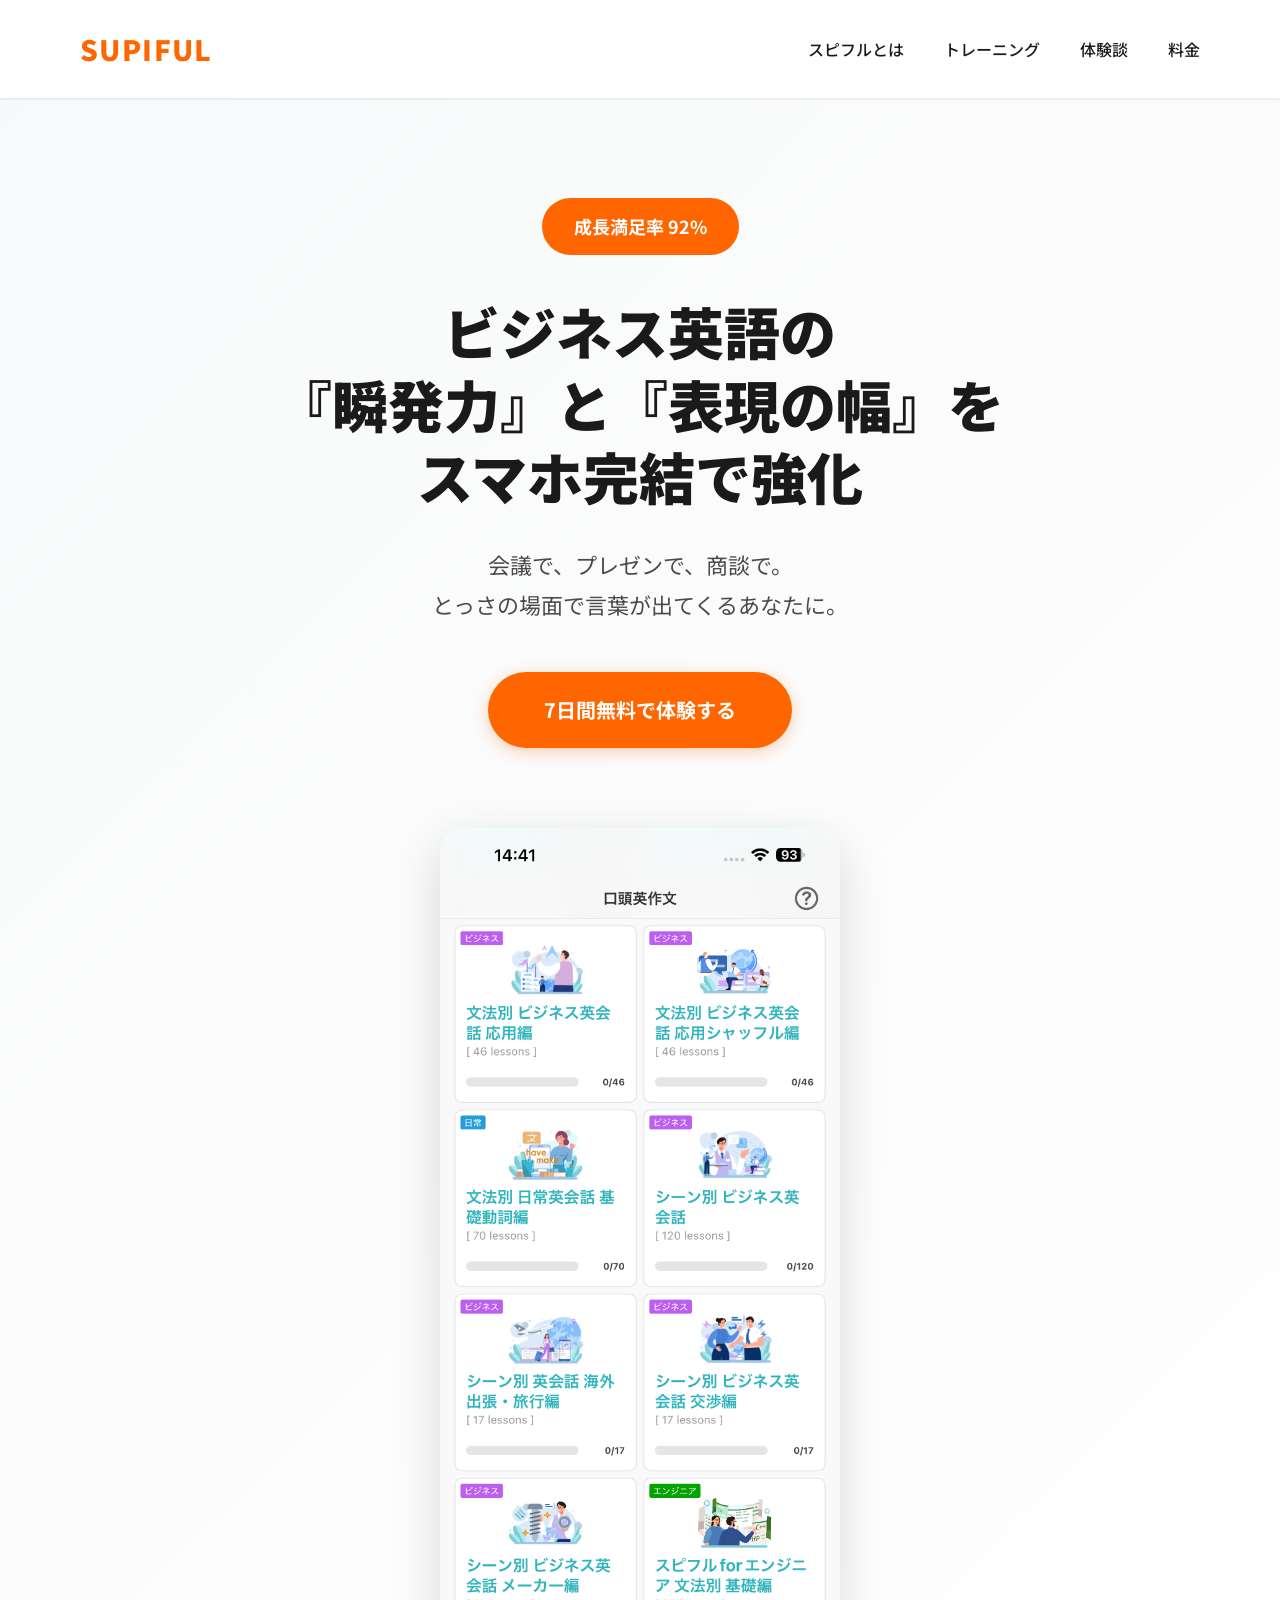
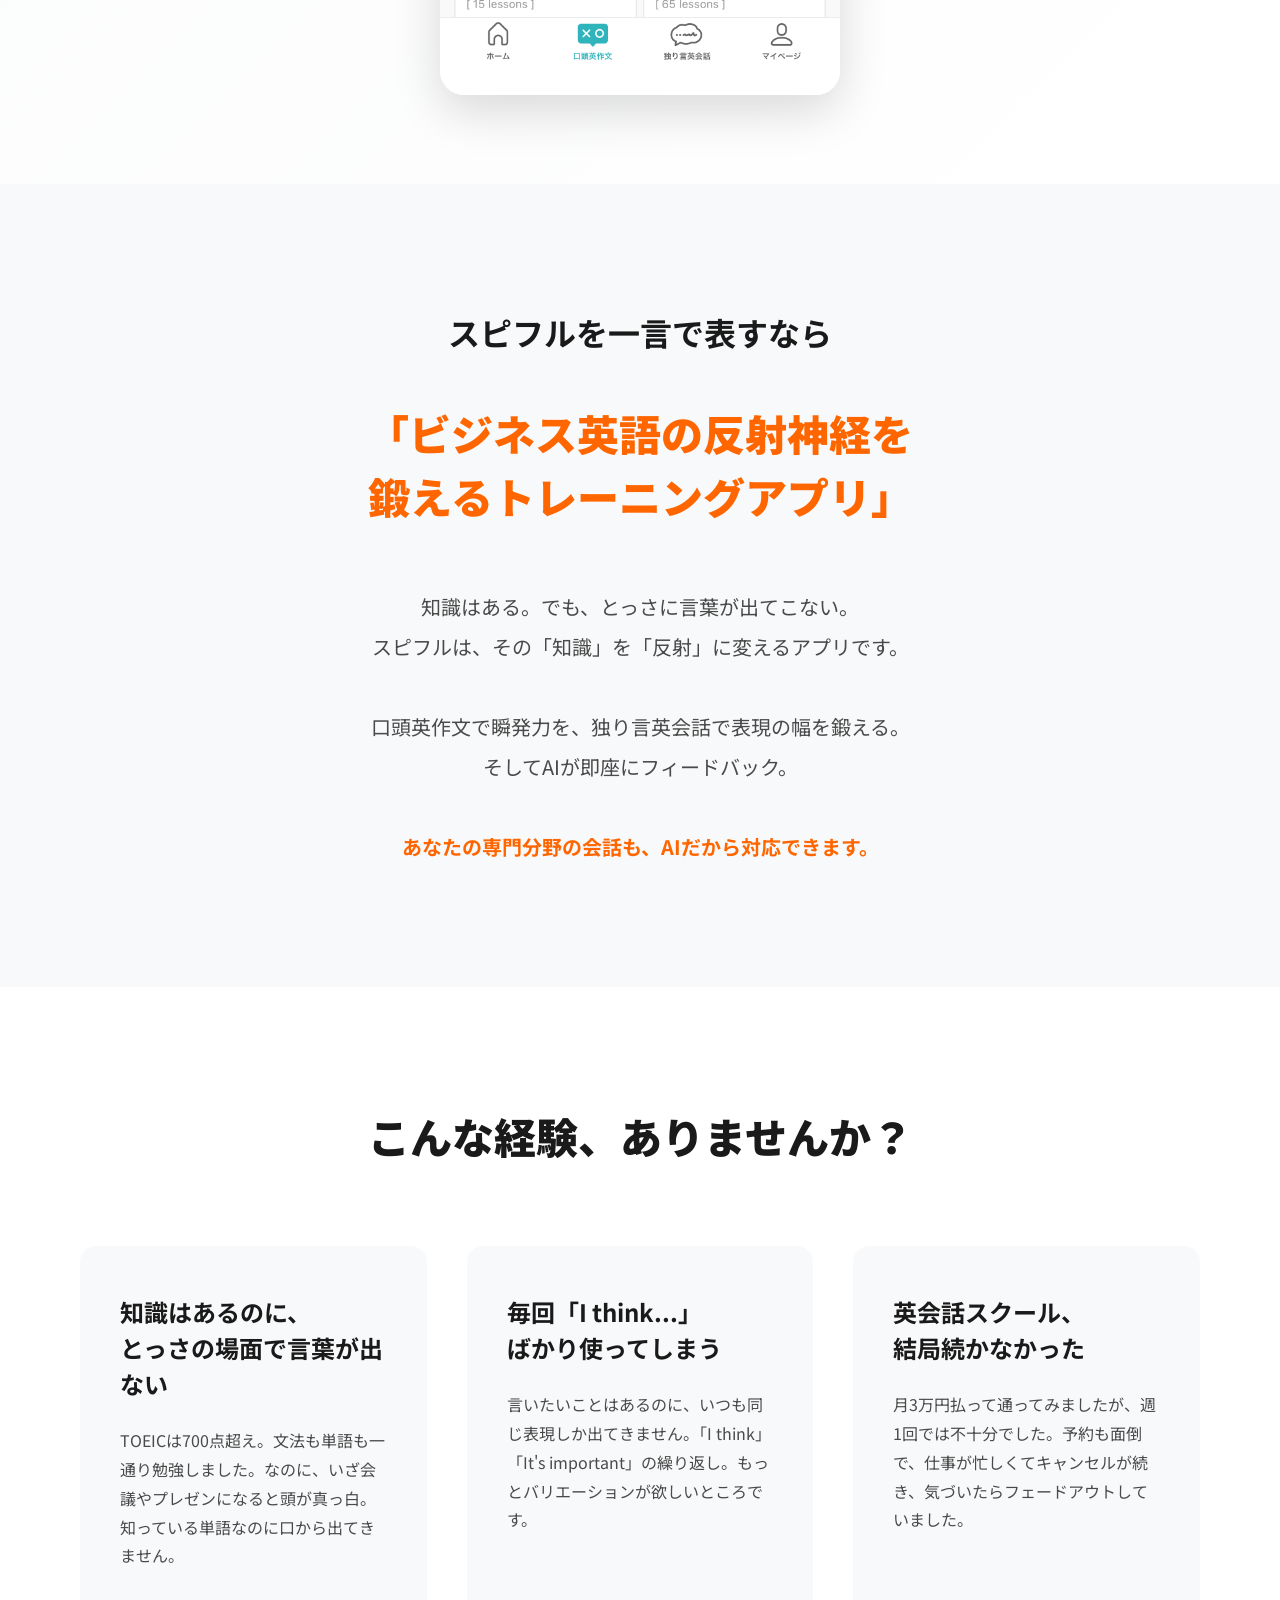
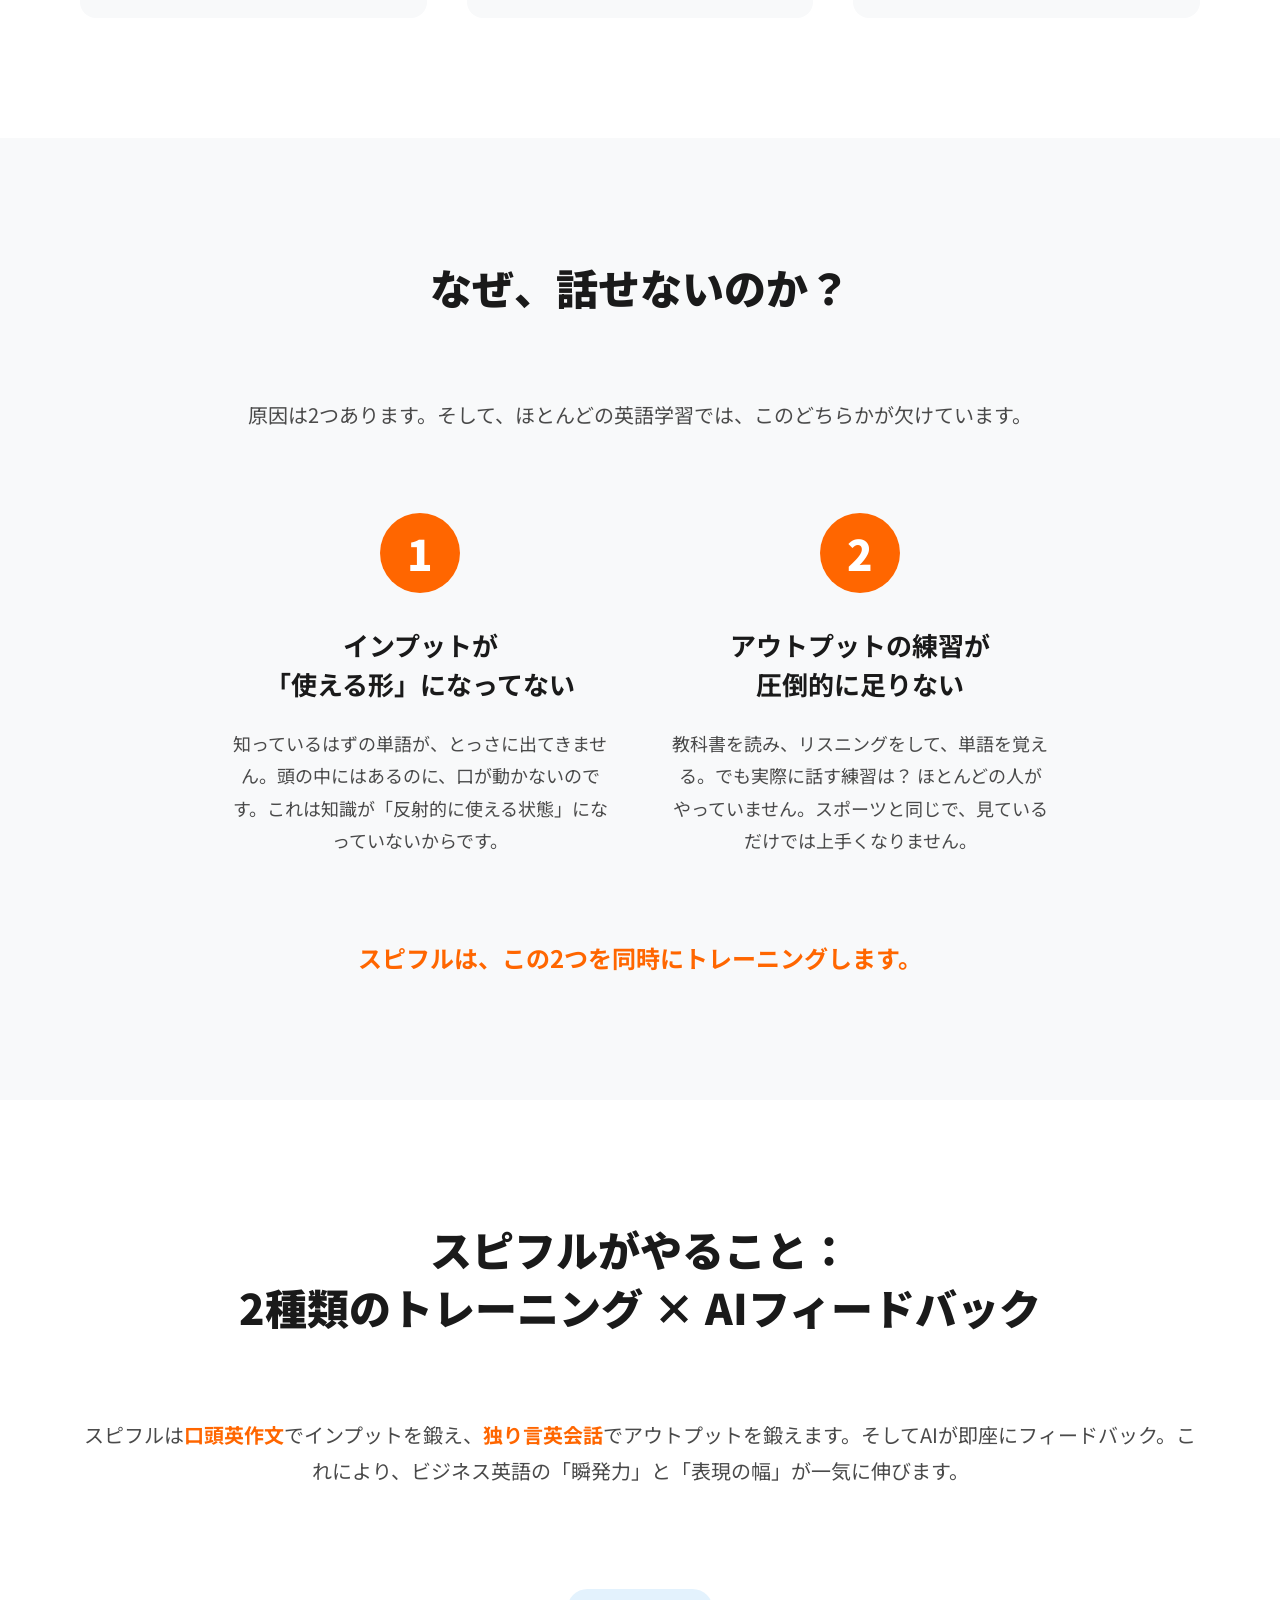
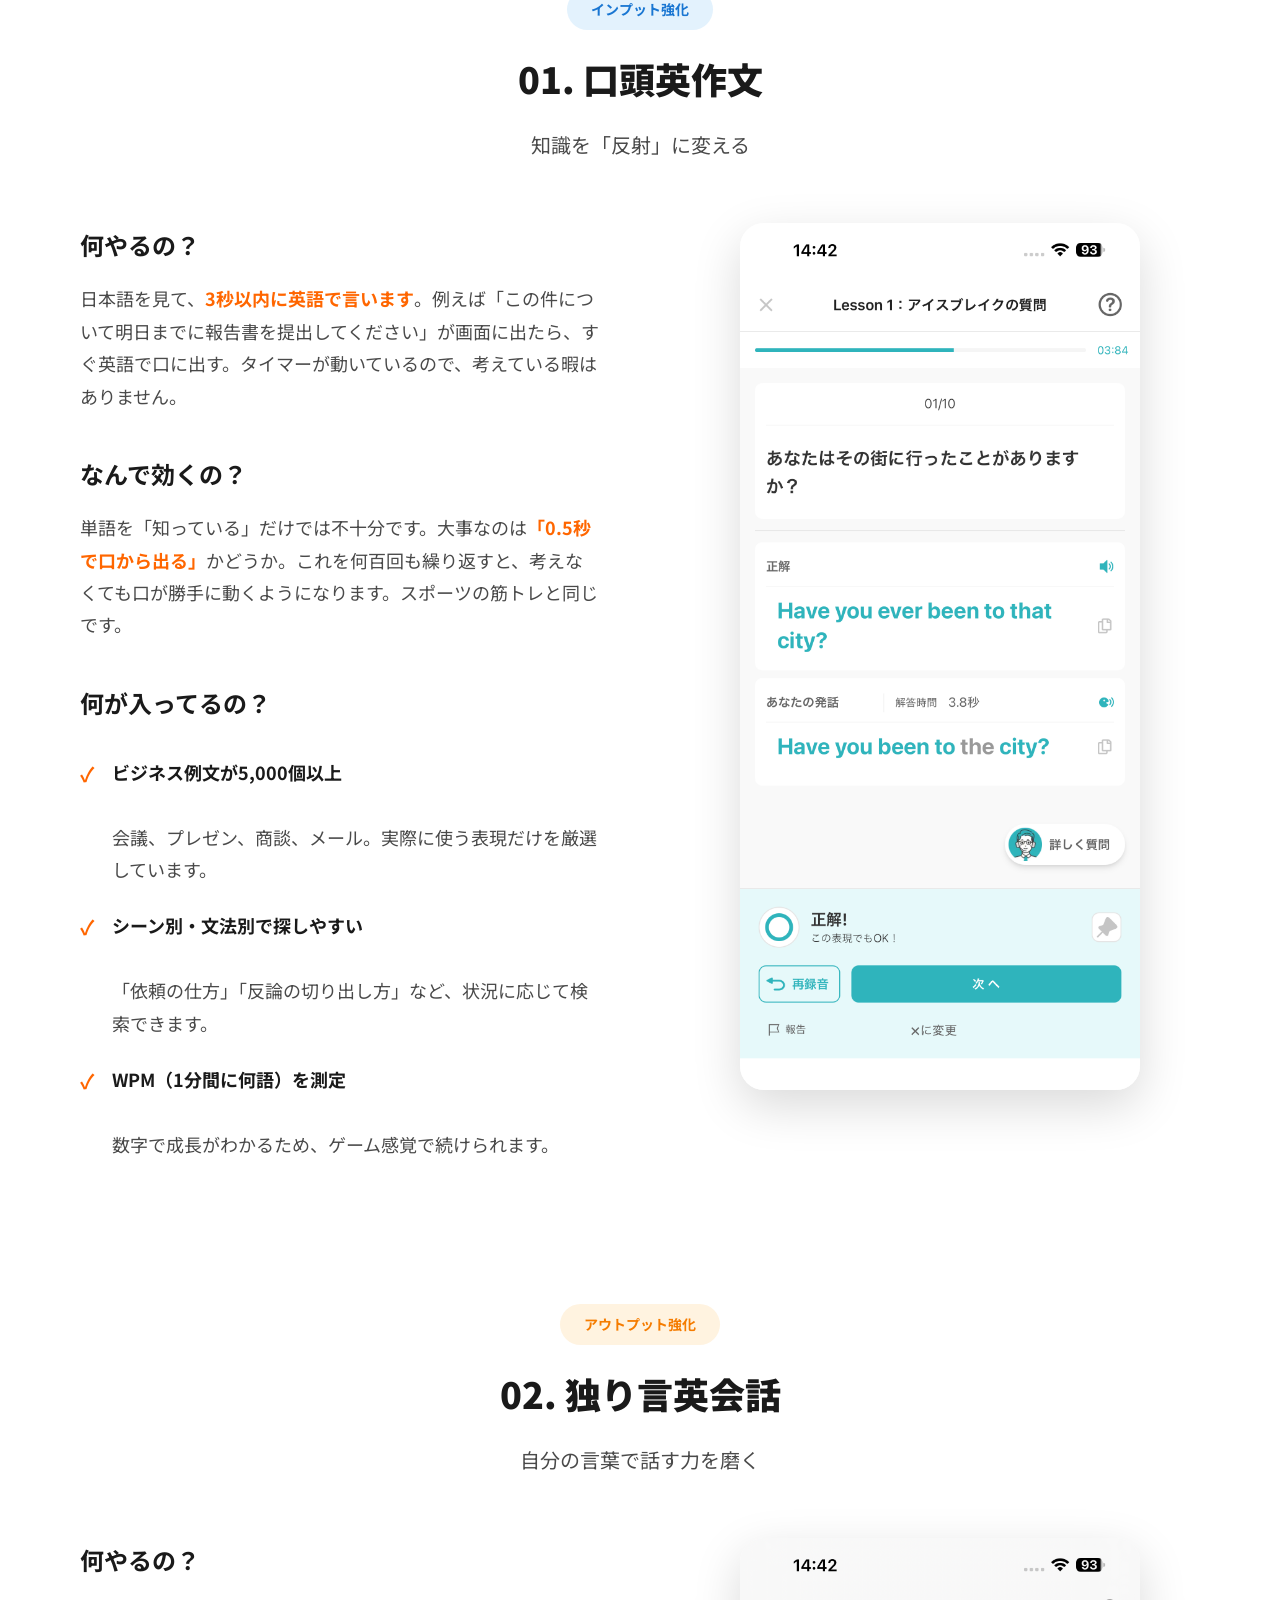
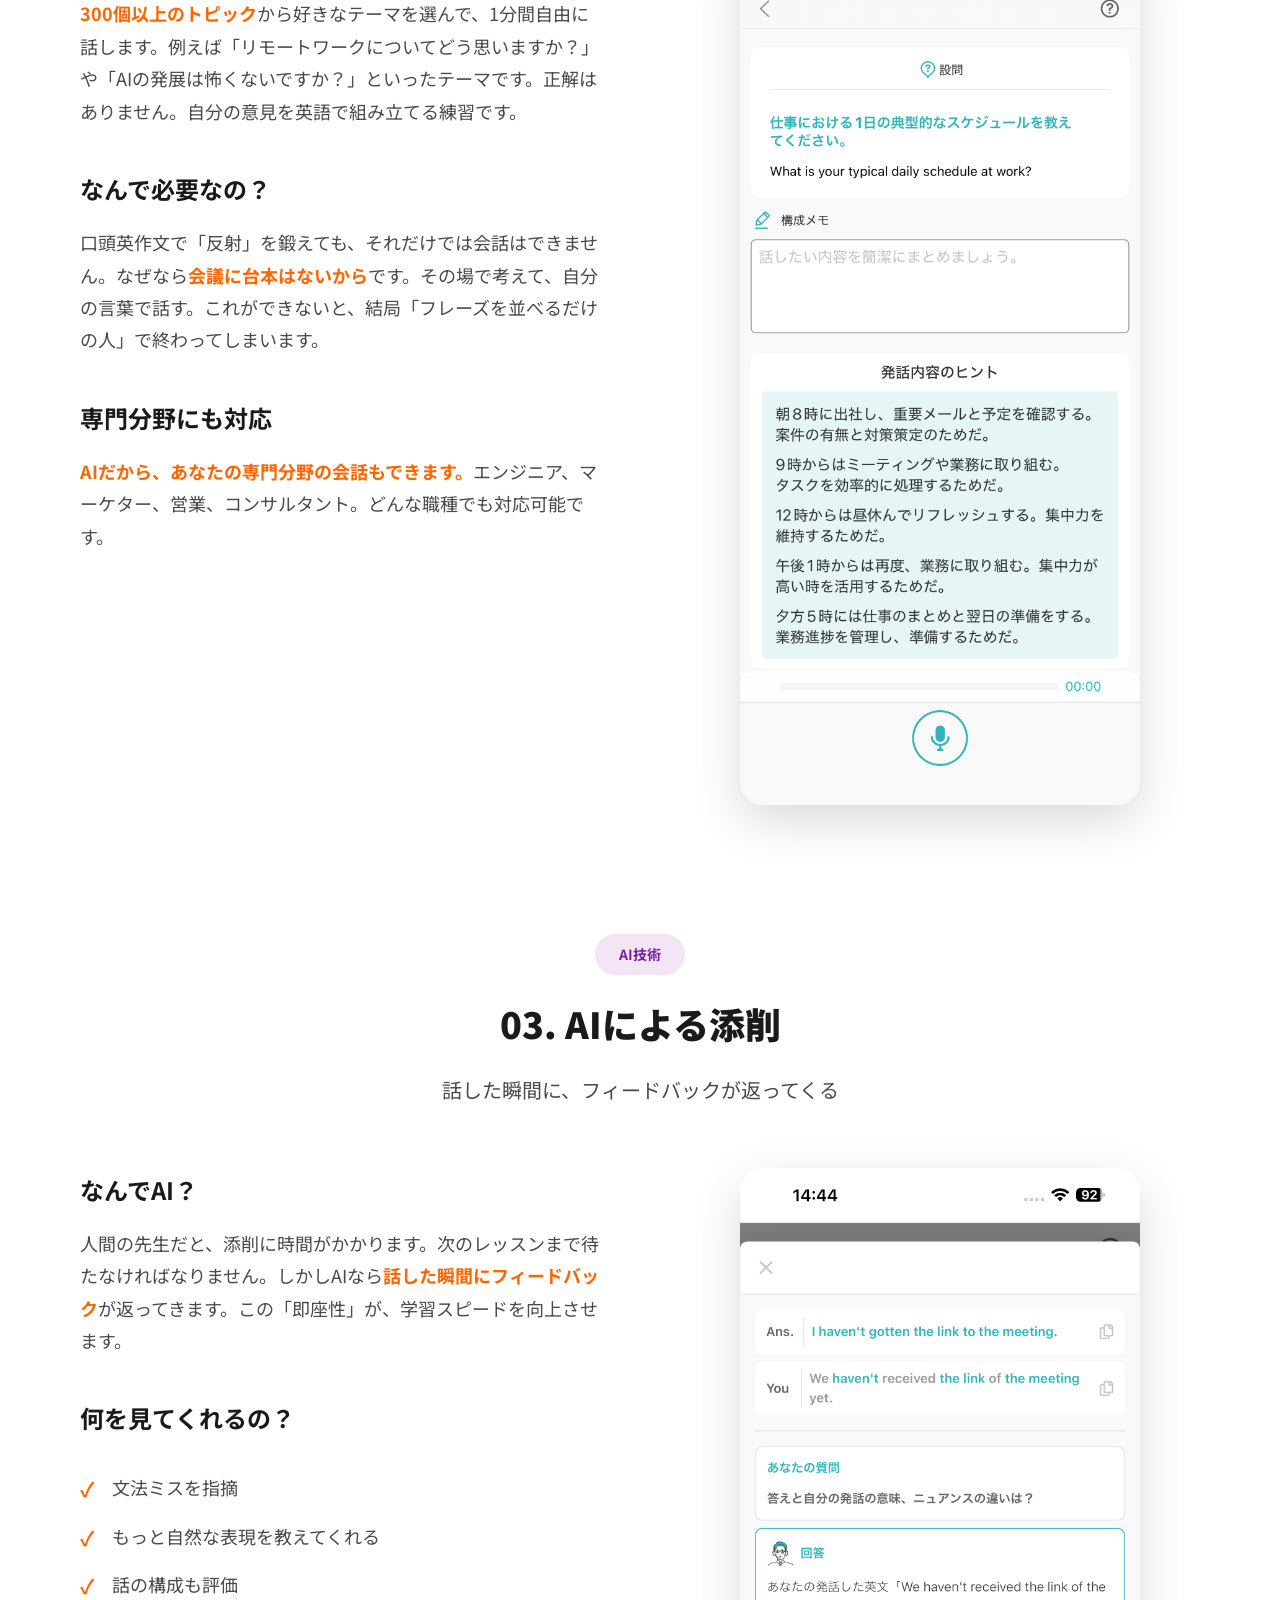
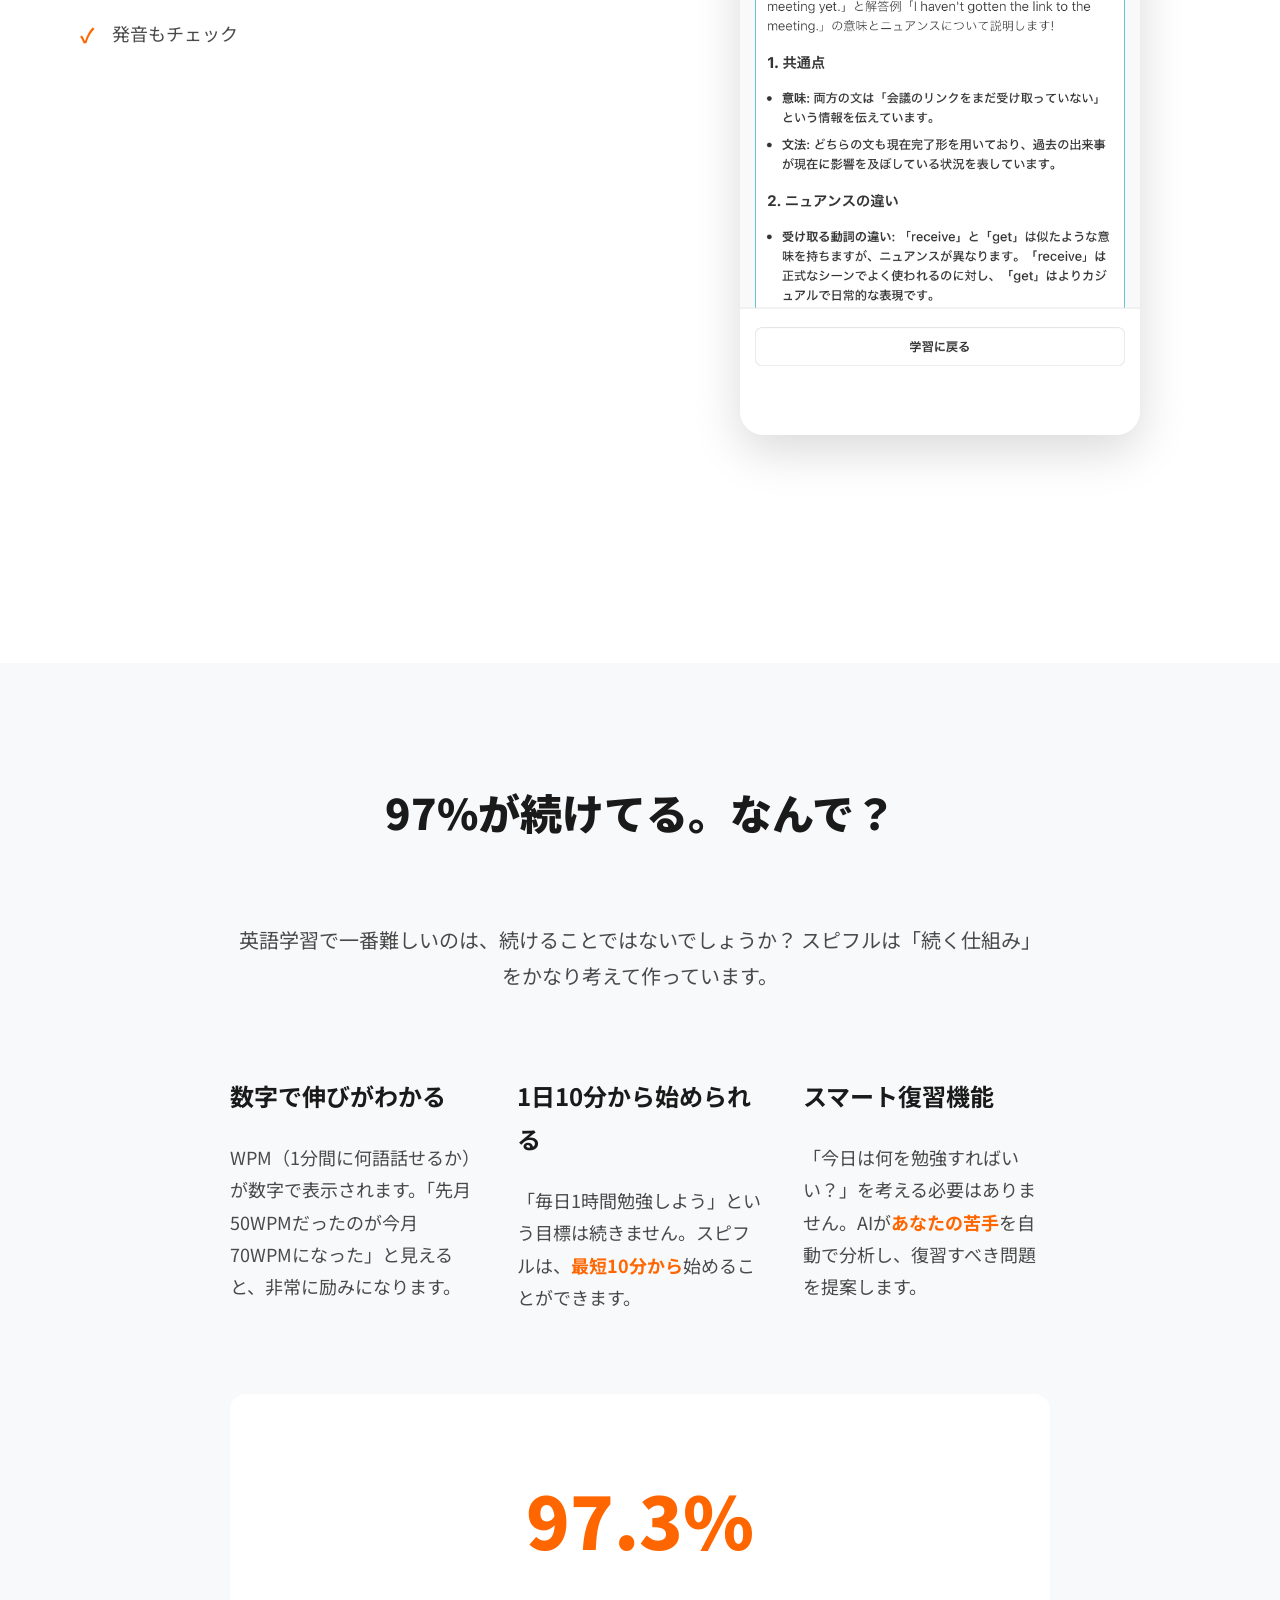
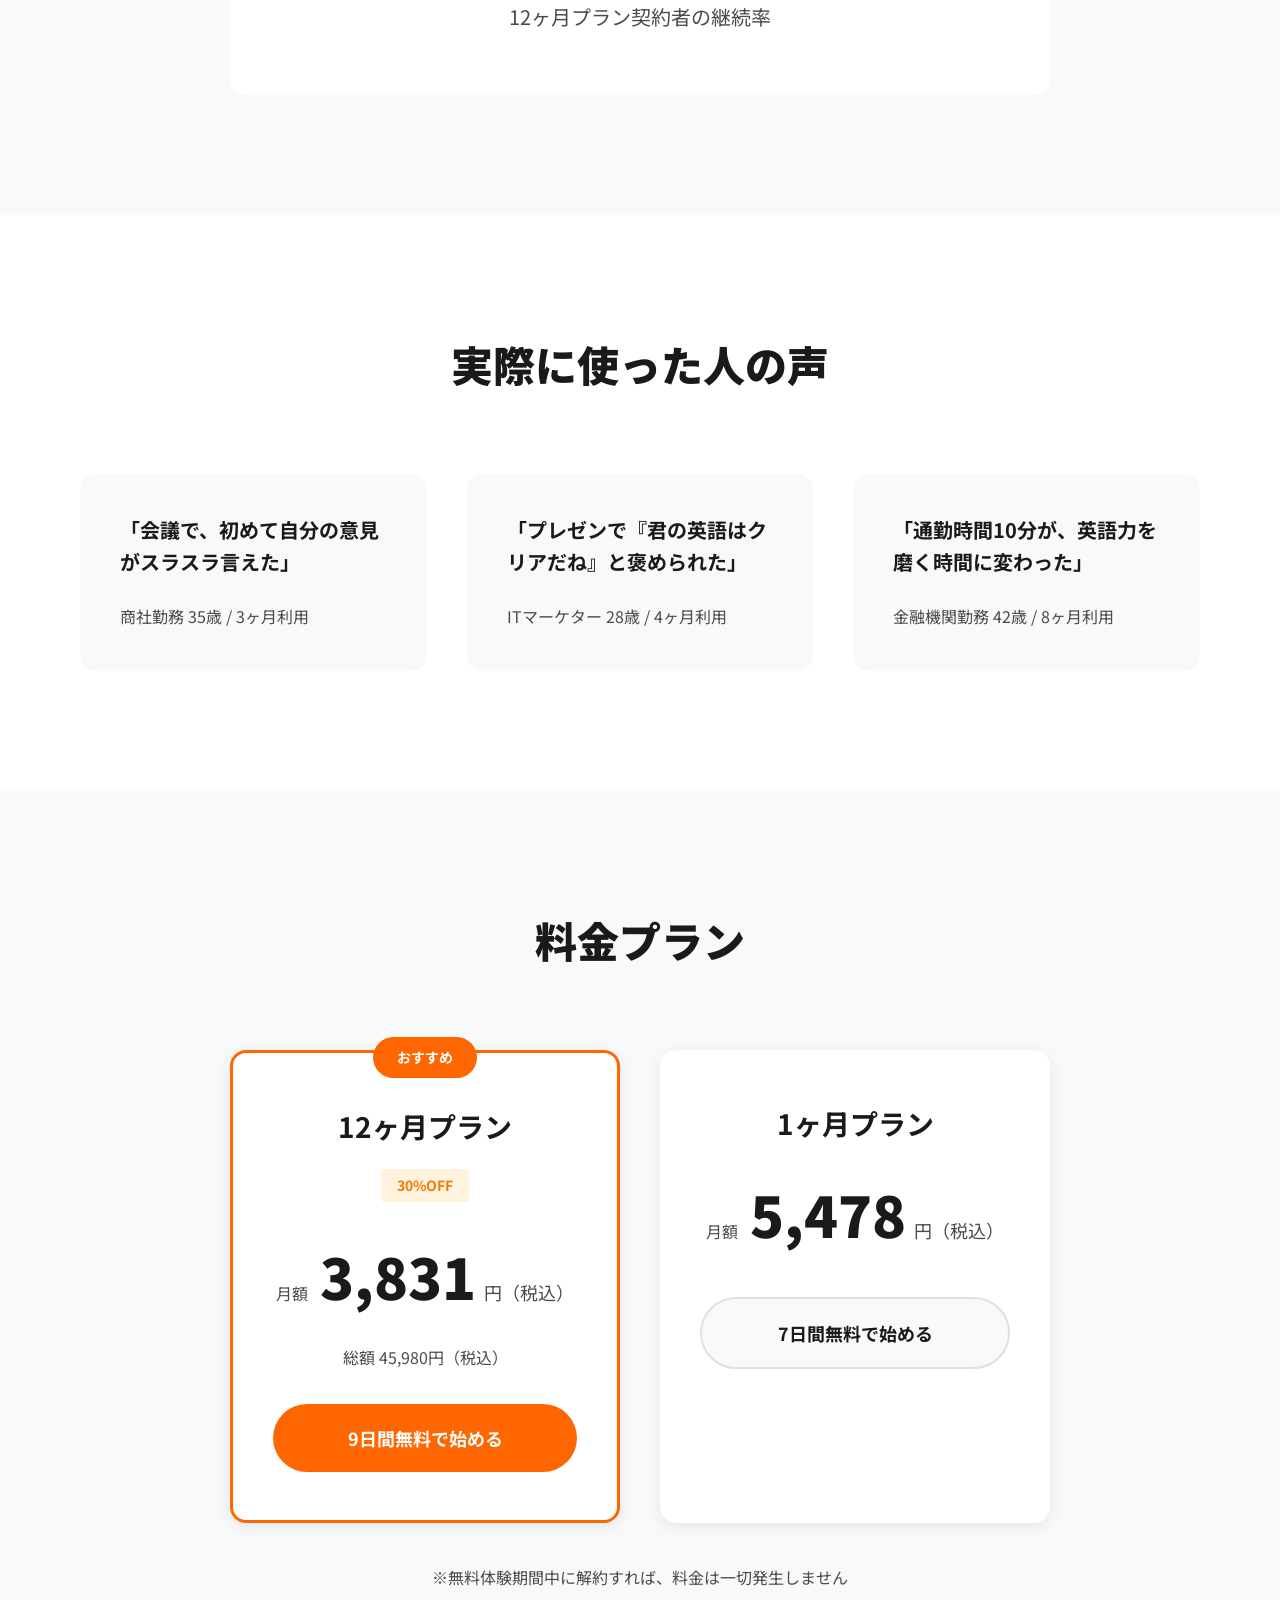
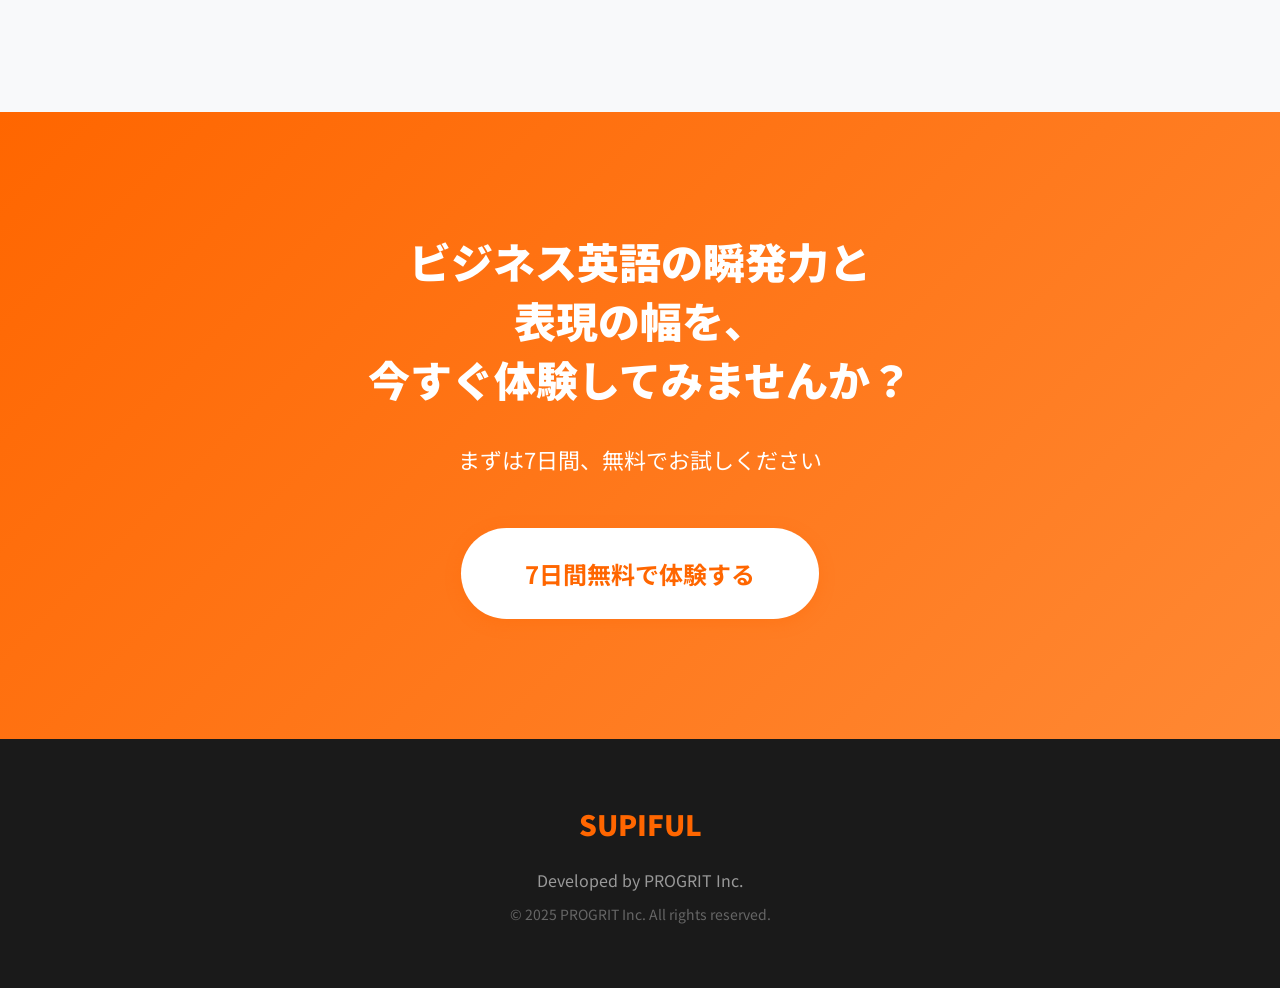
==== index-elsa-style.html @ 7b053694 "ELSAスタイルの新LP追加: 大きな文字・余白たっぷり・読みやすさ重視 - FVに「成長満足率92%」バッジ追加 - FV直後に「スピフルを一言で表すなら」セクション追加 - 文字サイズを大幅に拡大" ====
<!DOCTYPE html>
<html lang="ja">
<head>
    <meta charset="UTF-8">
    <meta name="viewport" content="width=device-width, initial-scale=1.0">
    <title>SUPIFUL - ビジネス英語の『瞬発力』と『表現の幅』を、スマホ完結で強化</title>
    <link rel="stylesheet" href="style-elsa.css">
    <link rel="preconnect" href="https://fonts.googleapis.com">
    <link rel="preconnect" href="https://fonts.gstatic.com" crossorigin>
    <link href="https://fonts.googleapis.com/css2?family=Noto+Sans+JP:wght@400;500;700;900&display=swap" rel="stylesheet">
</head>
<body>
    <!-- ヘッダー -->
    <header class="header">
        <div class="header-container">
            <div class="logo">SUPIFUL</div>
            <nav class="nav">
                <a href="#about">スピフルとは</a>
                <a href="#solution">トレーニング</a>
                <a href="#voice">体験談</a>
                <a href="#pricing">料金</a>
            </nav>
        </div>
    </header>

    <!-- ファーストビュー -->
    <section class="hero">
        <div class="hero-content">
            <!-- 数値バッジ -->
            <div class="hero-badge">
                <span class="badge-text">成長満足率 92%</span>
            </div>

            <!-- メインキャッチコピー -->
            <h1 class="hero-title">ビジネス英語の<br>『瞬発力』と『表現の幅』を<br>スマホ完結で強化</h1>
            <p class="hero-subtitle">会議で、プレゼンで、商談で。<br>とっさの場面で言葉が出てくるあなたに。</p>

            <!-- CTA -->
            <a href="#trial" class="cta-button primary-cta">7日間無料で体験する</a>

            <!-- アプリ画面プレビュー -->
            <div class="hero-app-preview">
                <img src="IMG_0155.PNG" alt="SUPIFUL アプリ画面" class="app-screenshot-image">
            </div>
        </div>
    </section>

    <!-- スピフルを一言で表すなら -->
    <section id="about" class="oneline-section">
        <div class="container-narrow">
            <h2 class="oneline-title">スピフルを一言で表すなら</h2>
            <p class="oneline-answer">「ビジネス英語の反射神経を<br>鍛えるトレーニングアプリ」</p>
            <p class="oneline-description">
                知識はある。でも、とっさに言葉が出てこない。<br>
                スピフルは、その「知識」を「反射」に変えるアプリです。<br>
                <br>
                口頭英作文で瞬発力を、独り言英会話で表現の幅を鍛える。<br>
                そしてAIが即座にフィードバック。<br>
                <br>
                <strong>あなたの専門分野の会話も、AIだから対応できます。</strong>
            </p>
        </div>
    </section>

    <!-- こんな悩みありませんか？ -->
    <section class="problem-section">
        <div class="container">
            <h2 class="section-title">こんな経験、ありませんか？</h2>

            <div class="problem-cards">
                <div class="problem-card">
                    <h3>知識はあるのに、<br>とっさの場面で言葉が出ない</h3>
                    <p>TOEICは700点超え。文法も単語も一通り勉強しました。なのに、いざ会議やプレゼンになると頭が真っ白。知っている単語なのに口から出てきません。</p>
                </div>

                <div class="problem-card">
                    <h3>毎回「I think...」<br>ばかり使ってしまう</h3>
                    <p>言いたいことはあるのに、いつも同じ表現しか出てきません。「I think」「It's important」の繰り返し。もっとバリエーションが欲しいところです。</p>
                </div>

                <div class="problem-card">
                    <h3>英会話スクール、<br>結局続かなかった</h3>
                    <p>月3万円払って通ってみましたが、週1回では不十分でした。予約も面倒で、仕事が忙しくてキャンセルが続き、気づいたらフェードアウトしていました。</p>
                </div>
            </div>
        </div>
    </section>

    <!-- なぜビジネス英語が話せないのか？ -->
    <section class="reason-section">
        <div class="container-narrow">
            <h2 class="section-title">なぜ、話せないのか？</h2>

            <p class="reason-intro">原因は2つあります。そして、ほとんどの英語学習では、このどちらかが欠けています。</p>

            <div class="reason-grid">
                <div class="reason-item">
                    <div class="reason-number">1</div>
                    <h3>インプットが<br>「使える形」になってない</h3>
                    <p>知っているはずの単語が、とっさに出てきません。頭の中にはあるのに、口が動かないのです。これは知識が「反射的に使える状態」になっていないからです。</p>
                </div>

                <div class="reason-item">
                    <div class="reason-number">2</div>
                    <h3>アウトプットの練習が<br>圧倒的に足りない</h3>
                    <p>教科書を読み、リスニングをして、単語を覚える。でも実際に話す練習は？ ほとんどの人がやっていません。スポーツと同じで、見ているだけでは上手くなりません。</p>
                </div>
            </div>

            <p class="reason-conclusion">スピフルは、この2つを同時にトレーニングします。</p>
        </div>
    </section>

    <!-- スピフルの解決策 -->
    <section id="solution" class="solution-section">
        <div class="container">
            <h2 class="section-title">スピフルがやること：<br>2種類のトレーニング × AIフィードバック</h2>

            <p class="solution-intro">スピフルは<strong>口頭英作文</strong>でインプットを鍛え、<strong>独り言英会話</strong>でアウトプットを鍛えます。そしてAIが即座にフィードバック。これにより、ビジネス英語の「瞬発力」と「表現の幅」が一気に伸びます。</p>

            <!-- 口頭英作文 -->
            <div class="training-block">
                <div class="training-header">
                    <div class="training-badge input">インプット強化</div>
                    <h3 class="training-title">01. 口頭英作文</h3>
                    <p class="training-subtitle">知識を「反射」に変える</p>
                </div>

                <div class="training-content">
                    <div class="training-text">
                        <h4>何やるの？</h4>
                        <p>日本語を見て、<strong>3秒以内に英語で言います</strong>。例えば「この件について明日までに報告書を提出してください」が画面に出たら、すぐ英語で口に出す。タイマーが動いているので、考えている暇はありません。</p>

                        <h4>なんで効くの？</h4>
                        <p>単語を「知っている」だけでは不十分です。大事なのは<strong>「0.5秒で口から出る」</strong>かどうか。これを何百回も繰り返すと、考えなくても口が勝手に動くようになります。スポーツの筋トレと同じです。</p>

                        <h4>何が入ってるの？</h4>
                        <ul class="feature-list">
                            <li><strong>ビジネス例文が5,000個以上</strong><br>会議、プレゼン、商談、メール。実際に使う表現だけを厳選しています。</li>
                            <li><strong>シーン別・文法別で探しやすい</strong><br>「依頼の仕方」「反論の切り出し方」など、状況に応じて検索できます。</li>
                            <li><strong>WPM（1分間に何語）を測定</strong><br>数字で成長がわかるため、ゲーム感覚で続けられます。</li>
                        </ul>
                    </div>

                    <div class="training-visual">
                        <div class="app-screenshot">
                            <img src="IMG_0156.PNG" alt="口頭英作文 アプリ画面" class="app-screenshot-image">
                        </div>
                    </div>
                </div>
            </div>

            <!-- 独り言英会話 -->
            <div class="training-block reverse">
                <div class="training-header">
                    <div class="training-badge output">アウトプット強化</div>
                    <h3 class="training-title">02. 独り言英会話</h3>
                    <p class="training-subtitle">自分の言葉で話す力を磨く</p>
                </div>

                <div class="training-content">
                    <div class="training-visual">
                        <div class="app-screenshot">
                            <img src="IMG_0158.PNG" alt="独り言英会話 アプリ画面" class="app-screenshot-image">
                        </div>
                    </div>

                    <div class="training-text">
                        <h4>何やるの？</h4>
                        <p><strong>300個以上のトピック</strong>から好きなテーマを選んで、1分間自由に話します。例えば「リモートワークについてどう思いますか？」や「AIの発展は怖くないですか？」といったテーマです。正解はありません。自分の意見を英語で組み立てる練習です。</p>

                        <h4>なんで必要なの？</h4>
                        <p>口頭英作文で「反射」を鍛えても、それだけでは会話はできません。なぜなら<strong>会議に台本はないから</strong>です。その場で考えて、自分の言葉で話す。これができないと、結局「フレーズを並べるだけの人」で終わってしまいます。</p>

                        <h4>専門分野にも対応</h4>
                        <p><strong>AIだから、あなたの専門分野の会話もできます。</strong>エンジニア、マーケター、営業、コンサルタント。どんな職種でも対応可能です。</p>
                    </div>
                </div>
            </div>

            <!-- AIによる添削 -->
            <div class="ai-block">
                <div class="ai-header">
                    <div class="training-badge ai">AI技術</div>
                    <h3 class="training-title">03. AIによる添削</h3>
                    <p class="training-subtitle">話した瞬間に、フィードバックが返ってくる</p>
                </div>

                <div class="ai-content">
                    <div class="ai-text">
                        <h4>なんでAI？</h4>
                        <p>人間の先生だと、添削に時間がかかります。次のレッスンまで待たなければなりません。しかしAIなら<strong>話した瞬間にフィードバック</strong>が返ってきます。この「即座性」が、学習スピードを向上させます。</p>

                        <h4>何を見てくれるの？</h4>
                        <ul class="ai-features-list">
                            <li>文法ミスを指摘</li>
                            <li>もっと自然な表現を教えてくれる</li>
                            <li>話の構成も評価</li>
                            <li>発音もチェック</li>
                        </ul>
                    </div>

                    <div class="ai-visual">
                        <div class="app-screenshot">
                            <img src="IMG_0159.PNG" alt="AI添削 アプリ画面" class="app-screenshot-image">
                        </div>
                    </div>
                </div>
            </div>
        </div>
    </section>

    <!-- 継続できる理由 -->
    <section class="retention-section">
        <div class="container-narrow">
            <h2 class="section-title">97%が続けてる。なんで？</h2>

            <p class="retention-intro">英語学習で一番難しいのは、続けることではないでしょうか？ スピフルは「続く仕組み」をかなり考えて作っています。</p>

            <div class="retention-grid">
                <div class="retention-item">
                    <h3>数字で伸びがわかる</h3>
                    <p>WPM（1分間に何語話せるか）が数字で表示されます。「先月50WPMだったのが今月70WPMになった」と見えると、非常に励みになります。</p>
                </div>

                <div class="retention-item">
                    <h3>1日10分から始められる</h3>
                    <p>「毎日1時間勉強しよう」という目標は続きません。スピフルは、<strong>最短10分から</strong>始めることができます。</p>
                </div>

                <div class="retention-item">
                    <h3>スマート復習機能</h3>
                    <p>「今日は何を勉強すればいい？」を考える必要はありません。AIが<strong>あなたの苦手</strong>を自動で分析し、復習すべき問題を提案します。</p>
                </div>
            </div>

            <div class="retention-stat">
                <p class="stat-number">97.3%</p>
                <p class="stat-label">12ヶ月プラン契約者の継続率</p>
            </div>
        </div>
    </section>

    <!-- 体験談 -->
    <section id="voice" class="testimonial-section">
        <div class="container">
            <h2 class="section-title">実際に使った人の声</h2>

            <div class="testimonial-grid">
                <div class="testimonial-card">
                    <p class="testimonial-quote">「会議で、初めて自分の意見がスラスラ言えた」</p>
                    <p class="testimonial-author">商社勤務 35歳 / 3ヶ月利用</p>
                </div>

                <div class="testimonial-card">
                    <p class="testimonial-quote">「プレゼンで『君の英語はクリアだね』と褒められた」</p>
                    <p class="testimonial-author">ITマーケター 28歳 / 4ヶ月利用</p>
                </div>

                <div class="testimonial-card">
                    <p class="testimonial-quote">「通勤時間10分が、英語力を磨く時間に変わった」</p>
                    <p class="testimonial-author">金融機関勤務 42歳 / 8ヶ月利用</p>
                </div>
            </div>
        </div>
    </section>

    <!-- 料金プラン -->
    <section id="pricing" class="pricing-section">
        <div class="container-narrow">
            <h2 class="section-title">料金プラン</h2>

            <div class="pricing-grid">
                <div class="pricing-card recommended">
                    <div class="pricing-badge">おすすめ</div>
                    <h3 class="pricing-title">12ヶ月プラン</h3>
                    <div class="pricing-discount">30%OFF</div>
                    <div class="pricing-amount">
                        <span class="pricing-label">月額</span>
                        <span class="pricing-price">3,831</span>
                        <span class="pricing-unit">円（税込）</span>
                    </div>
                    <div class="pricing-total">総額 45,980円（税込）</div>
                    <a href="#trial" class="pricing-button primary">9日間無料で始める</a>
                </div>

                <div class="pricing-card">
                    <h3 class="pricing-title">1ヶ月プラン</h3>
                    <div class="pricing-amount">
                        <span class="pricing-label">月額</span>
                        <span class="pricing-price">5,478</span>
                        <span class="pricing-unit">円（税込）</span>
                    </div>
                    <a href="#trial" class="pricing-button secondary">7日間無料で始める</a>
                </div>
            </div>

            <p class="pricing-note">※無料体験期間中に解約すれば、料金は一切発生しません</p>
        </div>
    </section>

    <!-- 最終CTA -->
    <section id="trial" class="final-cta-section">
        <div class="container-narrow">
            <h2 class="final-cta-title">ビジネス英語の瞬発力と<br>表現の幅を、<br>今すぐ体験してみませんか？</h2>
            <p class="final-cta-text">まずは7日間、無料でお試しください</p>
            <a href="#" class="cta-button primary-cta large">7日間無料で体験する</a>
        </div>
    </section>

    <!-- フッター -->
    <footer class="footer">
        <div class="container">
            <div class="footer-content">
                <div class="footer-logo">SUPIFUL</div>
                <p class="footer-company">Developed by PROGRIT Inc.</p>
                <p class="footer-copyright">&copy; 2025 PROGRIT Inc. All rights reserved.</p>
            </div>
        </div>
    </footer>

    <script src="script.js"></script>
</body>
</html>
---- style-elsa.css ----
/* ==========================================
   ELSA SPEAK風 スピフルLP - CSSスタイルシート
   ========================================== */

/* ==========================================
   リセット＆基本設定
   ========================================== */
* {
    margin: 0;
    padding: 0;
    box-sizing: border-box;
}

body {
    font-family: 'Noto Sans JP', -apple-system, BlinkMacSystemFont, 'Segoe UI', sans-serif;
    font-size: 18px;
    line-height: 1.8;
    color: #1a1a1a;
    background-color: #ffffff;
}

/* ==========================================
   コンテナ
   ========================================== */
.container {
    max-width: 1200px;
    margin: 0 auto;
    padding: 0 40px;
}

.container-narrow {
    max-width: 900px;
    margin: 0 auto;
    padding: 0 40px;
}

/* ==========================================
   ヘッダー
   ========================================== */
.header {
    background-color: #ffffff;
    padding: 24px 0;
    position: sticky;
    top: 0;
    z-index: 100;
    box-shadow: 0 2px 8px rgba(0, 0, 0, 0.05);
}

.header-container {
    max-width: 1200px;
    margin: 0 auto;
    padding: 0 40px;
    display: flex;
    justify-content: space-between;
    align-items: center;
}

.logo {
    font-size: 28px;
    font-weight: 900;
    color: #ff6600;
    letter-spacing: 0.05em;
}

.nav {
    display: flex;
    gap: 40px;
}

.nav a {
    color: #1a1a1a;
    text-decoration: none;
    font-size: 16px;
    font-weight: 500;
    transition: color 0.3s;
}

.nav a:hover {
    color: #ff6600;
}

/* ==========================================
   ファーストビュー
   ========================================== */
.hero {
    background: linear-gradient(135deg, #f8f9fa 0%, #ffffff 100%);
    padding: 100px 0 80px;
    text-align: center;
}

.hero-content {
    max-width: 900px;
    margin: 0 auto;
    padding: 0 40px;
}

.hero-badge {
    display: inline-block;
    background-color: #ff6600;
    color: #ffffff;
    padding: 12px 32px;
    border-radius: 50px;
    margin-bottom: 40px;
    font-size: 18px;
    font-weight: 700;
}

.hero-title {
    font-size: 56px;
    font-weight: 900;
    line-height: 1.3;
    color: #1a1a1a;
    margin-bottom: 32px;
}

.hero-subtitle {
    font-size: 22px;
    line-height: 1.8;
    color: #4a4a4a;
    margin-bottom: 48px;
}

.cta-button {
    display: inline-block;
    background-color: #ff6600;
    color: #ffffff;
    padding: 20px 56px;
    border-radius: 50px;
    text-decoration: none;
    font-size: 20px;
    font-weight: 700;
    transition: all 0.3s;
    box-shadow: 0 4px 16px rgba(255, 102, 0, 0.3);
}

.cta-button:hover {
    background-color: #e55a00;
    transform: translateY(-2px);
    box-shadow: 0 6px 20px rgba(255, 102, 0, 0.4);
}

.hero-app-preview {
    margin-top: 80px;
}

.app-screenshot-image {
    max-width: 400px;
    width: 100%;
    height: auto;
    border-radius: 24px;
    box-shadow: 0 16px 48px rgba(0, 0, 0, 0.15);
}

/* ==========================================
   スピフルを一言で表すなら
   ========================================== */
.oneline-section {
    background-color: #f8f9fa;
    padding: 120px 0;
    text-align: center;
}

.oneline-title {
    font-size: 32px;
    font-weight: 700;
    color: #1a1a1a;
    margin-bottom: 40px;
}

.oneline-answer {
    font-size: 42px;
    font-weight: 900;
    line-height: 1.5;
    color: #ff6600;
    margin-bottom: 60px;
}

.oneline-description {
    font-size: 20px;
    line-height: 2;
    color: #4a4a4a;
}

.oneline-description strong {
    color: #ff6600;
    font-weight: 700;
}

/* ==========================================
   共通セクションタイトル
   ========================================== */
.section-title {
    font-size: 42px;
    font-weight: 900;
    line-height: 1.4;
    color: #1a1a1a;
    text-align: center;
    margin-bottom: 80px;
}

/* ==========================================
   お悩みセクション
   ========================================== */
.problem-section {
    padding: 120px 0;
    background-color: #ffffff;
}

.problem-cards {
    display: grid;
    grid-template-columns: repeat(3, 1fr);
    gap: 40px;
}

.problem-card {
    background-color: #f8f9fa;
    padding: 48px 40px;
    border-radius: 16px;
    transition: transform 0.3s;
}

.problem-card:hover {
    transform: translateY(-8px);
}

.problem-card h3 {
    font-size: 24px;
    font-weight: 700;
    line-height: 1.5;
    color: #1a1a1a;
    margin-bottom: 24px;
}

.problem-card p {
    font-size: 16px;
    line-height: 1.8;
    color: #4a4a4a;
}

/* ==========================================
   なぜ話せないのか？
   ========================================== */
.reason-section {
    background-color: #f8f9fa;
    padding: 120px 0;
}

.reason-intro {
    font-size: 20px;
    line-height: 1.8;
    color: #4a4a4a;
    text-align: center;
    margin-bottom: 80px;
}

.reason-grid {
    display: grid;
    grid-template-columns: repeat(2, 1fr);
    gap: 60px;
    margin-bottom: 80px;
}

.reason-item {
    text-align: center;
}

.reason-number {
    display: inline-block;
    width: 80px;
    height: 80px;
    background-color: #ff6600;
    color: #ffffff;
    font-size: 42px;
    font-weight: 900;
    line-height: 80px;
    border-radius: 50%;
    margin-bottom: 32px;
}

.reason-item h3 {
    font-size: 26px;
    font-weight: 700;
    line-height: 1.5;
    color: #1a1a1a;
    margin-bottom: 24px;
}

.reason-item p {
    font-size: 18px;
    line-height: 1.8;
    color: #4a4a4a;
}

.reason-conclusion {
    font-size: 24px;
    font-weight: 700;
    color: #ff6600;
    text-align: center;
}

/* ==========================================
   スピフルの解決策
   ========================================== */
.solution-section {
    padding: 120px 0;
    background-color: #ffffff;
}

.solution-intro {
    font-size: 20px;
    line-height: 1.8;
    color: #4a4a4a;
    text-align: center;
    margin-bottom: 100px;
}

.solution-intro strong {
    color: #ff6600;
    font-weight: 700;
}

/* トレーニングブロック */
.training-block {
    margin-bottom: 120px;
}

.training-header {
    text-align: center;
    margin-bottom: 60px;
}

.training-badge {
    display: inline-block;
    padding: 8px 24px;
    border-radius: 50px;
    font-size: 14px;
    font-weight: 700;
    margin-bottom: 16px;
}

.training-badge.input {
    background-color: #e3f2fd;
    color: #1976d2;
}

.training-badge.output {
    background-color: #fff3e0;
    color: #f57c00;
}

.training-badge.ai {
    background-color: #f3e5f5;
    color: #7b1fa2;
}

.training-title {
    font-size: 36px;
    font-weight: 900;
    color: #1a1a1a;
    margin-bottom: 16px;
}

.training-subtitle {
    font-size: 20px;
    color: #4a4a4a;
}

.training-content {
    display: grid;
    grid-template-columns: 1fr 1fr;
    gap: 80px;
    align-items: start;
}

.training-block.reverse .training-content {
    direction: rtl;
}

.training-block.reverse .training-text {
    direction: ltr;
}

.training-text h4 {
    font-size: 24px;
    font-weight: 700;
    color: #1a1a1a;
    margin-bottom: 16px;
    margin-top: 40px;
}

.training-text h4:first-child {
    margin-top: 0;
}

.training-text p {
    font-size: 18px;
    line-height: 1.8;
    color: #4a4a4a;
    margin-bottom: 24px;
}

.training-text strong {
    color: #ff6600;
    font-weight: 700;
}

.feature-list {
    list-style: none;
    margin-top: 32px;
}

.feature-list li {
    font-size: 18px;
    line-height: 1.8;
    color: #4a4a4a;
    margin-bottom: 24px;
    padding-left: 32px;
    position: relative;
}

.feature-list li::before {
    content: "✓";
    position: absolute;
    left: 0;
    color: #ff6600;
    font-weight: 700;
    font-size: 20px;
}

.feature-list strong {
    color: #1a1a1a;
    font-weight: 700;
    display: block;
}

.app-screenshot {
    text-align: center;
}

/* AIブロック */
.ai-block {
    margin-bottom: 100px;
}

.ai-header {
    text-align: center;
    margin-bottom: 60px;
}

.ai-content {
    display: grid;
    grid-template-columns: 1fr 1fr;
    gap: 80px;
    align-items: start;
}

.ai-text h4 {
    font-size: 24px;
    font-weight: 700;
    color: #1a1a1a;
    margin-bottom: 16px;
    margin-top: 40px;
}

.ai-text h4:first-child {
    margin-top: 0;
}

.ai-text p {
    font-size: 18px;
    line-height: 1.8;
    color: #4a4a4a;
    margin-bottom: 24px;
}

.ai-text strong {
    color: #ff6600;
    font-weight: 700;
}

.ai-features-list {
    list-style: none;
    margin-top: 32px;
}

.ai-features-list li {
    font-size: 18px;
    line-height: 1.8;
    color: #4a4a4a;
    margin-bottom: 16px;
    padding-left: 32px;
    position: relative;
}

.ai-features-list li::before {
    content: "✓";
    position: absolute;
    left: 0;
    color: #ff6600;
    font-weight: 700;
    font-size: 20px;
}

/* ==========================================
   継続できる理由
   ========================================== */
.retention-section {
    background-color: #f8f9fa;
    padding: 120px 0;
}

.retention-intro {
    font-size: 20px;
    line-height: 1.8;
    color: #4a4a4a;
    text-align: center;
    margin-bottom: 80px;
}

.retention-grid {
    display: grid;
    grid-template-columns: repeat(3, 1fr);
    gap: 40px;
    margin-bottom: 80px;
}

.retention-item h3 {
    font-size: 24px;
    font-weight: 700;
    color: #1a1a1a;
    margin-bottom: 24px;
}

.retention-item p {
    font-size: 18px;
    line-height: 1.8;
    color: #4a4a4a;
}

.retention-item strong {
    color: #ff6600;
    font-weight: 700;
}

.retention-stat {
    text-align: center;
    padding: 60px;
    background-color: #ffffff;
    border-radius: 16px;
}

.stat-number {
    font-size: 72px;
    font-weight: 900;
    color: #ff6600;
    margin-bottom: 16px;
}

.stat-label {
    font-size: 20px;
    color: #4a4a4a;
}

/* ==========================================
   体験談
   ========================================== */
.testimonial-section {
    padding: 120px 0;
    background-color: #ffffff;
}

.testimonial-grid {
    display: grid;
    grid-template-columns: repeat(3, 1fr);
    gap: 40px;
}

.testimonial-card {
    background-color: #f8f9fa;
    padding: 40px;
    border-radius: 16px;
}

.testimonial-quote {
    font-size: 20px;
    font-weight: 700;
    line-height: 1.6;
    color: #1a1a1a;
    margin-bottom: 24px;
}

.testimonial-author {
    font-size: 16px;
    color: #4a4a4a;
}

/* ==========================================
   料金プラン
   ========================================== */
.pricing-section {
    background-color: #f8f9fa;
    padding: 120px 0;
}

.pricing-grid {
    display: grid;
    grid-template-columns: repeat(2, 1fr);
    gap: 40px;
    margin-bottom: 40px;
}

.pricing-card {
    background-color: #ffffff;
    padding: 48px 40px;
    border-radius: 16px;
    text-align: center;
    position: relative;
    box-shadow: 0 4px 16px rgba(0, 0, 0, 0.08);
}

.pricing-card.recommended {
    border: 3px solid #ff6600;
}

.pricing-badge {
    position: absolute;
    top: -16px;
    left: 50%;
    transform: translateX(-50%);
    background-color: #ff6600;
    color: #ffffff;
    padding: 8px 24px;
    border-radius: 50px;
    font-size: 14px;
    font-weight: 700;
}

.pricing-title {
    font-size: 28px;
    font-weight: 700;
    color: #1a1a1a;
    margin-bottom: 16px;
}

.pricing-discount {
    display: inline-block;
    background-color: #fff3e0;
    color: #f57c00;
    padding: 4px 16px;
    border-radius: 4px;
    font-size: 14px;
    font-weight: 700;
    margin-bottom: 24px;
}

.pricing-amount {
    margin-bottom: 16px;
}

.pricing-label {
    font-size: 16px;
    color: #4a4a4a;
    margin-right: 8px;
}

.pricing-price {
    font-size: 56px;
    font-weight: 900;
    color: #1a1a1a;
}

.pricing-unit {
    font-size: 18px;
    color: #4a4a4a;
    margin-left: 4px;
}

.pricing-total {
    font-size: 16px;
    color: #4a4a4a;
    margin-bottom: 24px;
}

.pricing-button {
    display: block;
    width: 100%;
    padding: 18px;
    border-radius: 50px;
    text-decoration: none;
    font-size: 18px;
    font-weight: 700;
    transition: all 0.3s;
    margin-top: 32px;
}

.pricing-button.primary {
    background-color: #ff6600;
    color: #ffffff;
}

.pricing-button.primary:hover {
    background-color: #e55a00;
}

.pricing-button.secondary {
    background-color: #f8f9fa;
    color: #1a1a1a;
    border: 2px solid #e0e0e0;
}

.pricing-button.secondary:hover {
    background-color: #e8e9ea;
}

.pricing-note {
    font-size: 16px;
    color: #4a4a4a;
    text-align: center;
}

/* ==========================================
   最終CTA
   ========================================== */
.final-cta-section {
    background: linear-gradient(135deg, #ff6600 0%, #ff8833 100%);
    padding: 120px 0;
    text-align: center;
    color: #ffffff;
}

.final-cta-title {
    font-size: 42px;
    font-weight: 900;
    line-height: 1.4;
    color: #ffffff;
    margin-bottom: 32px;
}

.final-cta-text {
    font-size: 22px;
    line-height: 1.8;
    color: #ffffff;
    margin-bottom: 48px;
}

.cta-button.large {
    font-size: 24px;
    padding: 24px 64px;
    background-color: #ffffff;
    color: #ff6600;
}

.cta-button.large:hover {
    background-color: #f8f9fa;
    color: #e55a00;
}

/* ==========================================
   フッター
   ========================================== */
.footer {
    background-color: #1a1a1a;
    padding: 60px 0;
    color: #ffffff;
}

.footer-content {
    text-align: center;
}

.footer-logo {
    font-size: 28px;
    font-weight: 900;
    color: #ff6600;
    margin-bottom: 16px;
}

.footer-company {
    font-size: 16px;
    color: #999999;
    margin-bottom: 8px;
}

.footer-copyright {
    font-size: 14px;
    color: #666666;
}

/* ==========================================
   レスポンシブ対応
   ========================================== */
@media (max-width: 768px) {
    .container,
    .container-narrow {
        padding: 0 24px;
    }

    .header-container {
        padding: 0 24px;
    }

    .nav {
        gap: 20px;
    }

    .nav a {
        font-size: 14px;
    }

    .hero {
        padding: 60px 0 40px;
    }

    .hero-title {
        font-size: 36px;
    }

    .hero-subtitle {
        font-size: 18px;
    }

    .section-title {
        font-size: 32px;
        margin-bottom: 60px;
    }

    .oneline-answer {
        font-size: 28px;
    }

    .oneline-description {
        font-size: 18px;
    }

    .problem-cards {
        grid-template-columns: 1fr;
        gap: 24px;
    }

    .reason-grid {
        grid-template-columns: 1fr;
        gap: 40px;
    }

    .training-content {
        grid-template-columns: 1fr;
        gap: 40px;
    }

    .training-block.reverse .training-content {
        direction: ltr;
    }

    .ai-content {
        grid-template-columns: 1fr;
        gap: 40px;
    }

    .retention-grid {
        grid-template-columns: 1fr;
        gap: 32px;
    }

    .testimonial-grid {
        grid-template-columns: 1fr;
        gap: 24px;
    }

    .pricing-grid {
        grid-template-columns: 1fr;
        gap: 32px;
    }

    .final-cta-title {
        font-size: 32px;
    }

    .final-cta-text {
        font-size: 18px;
    }
}
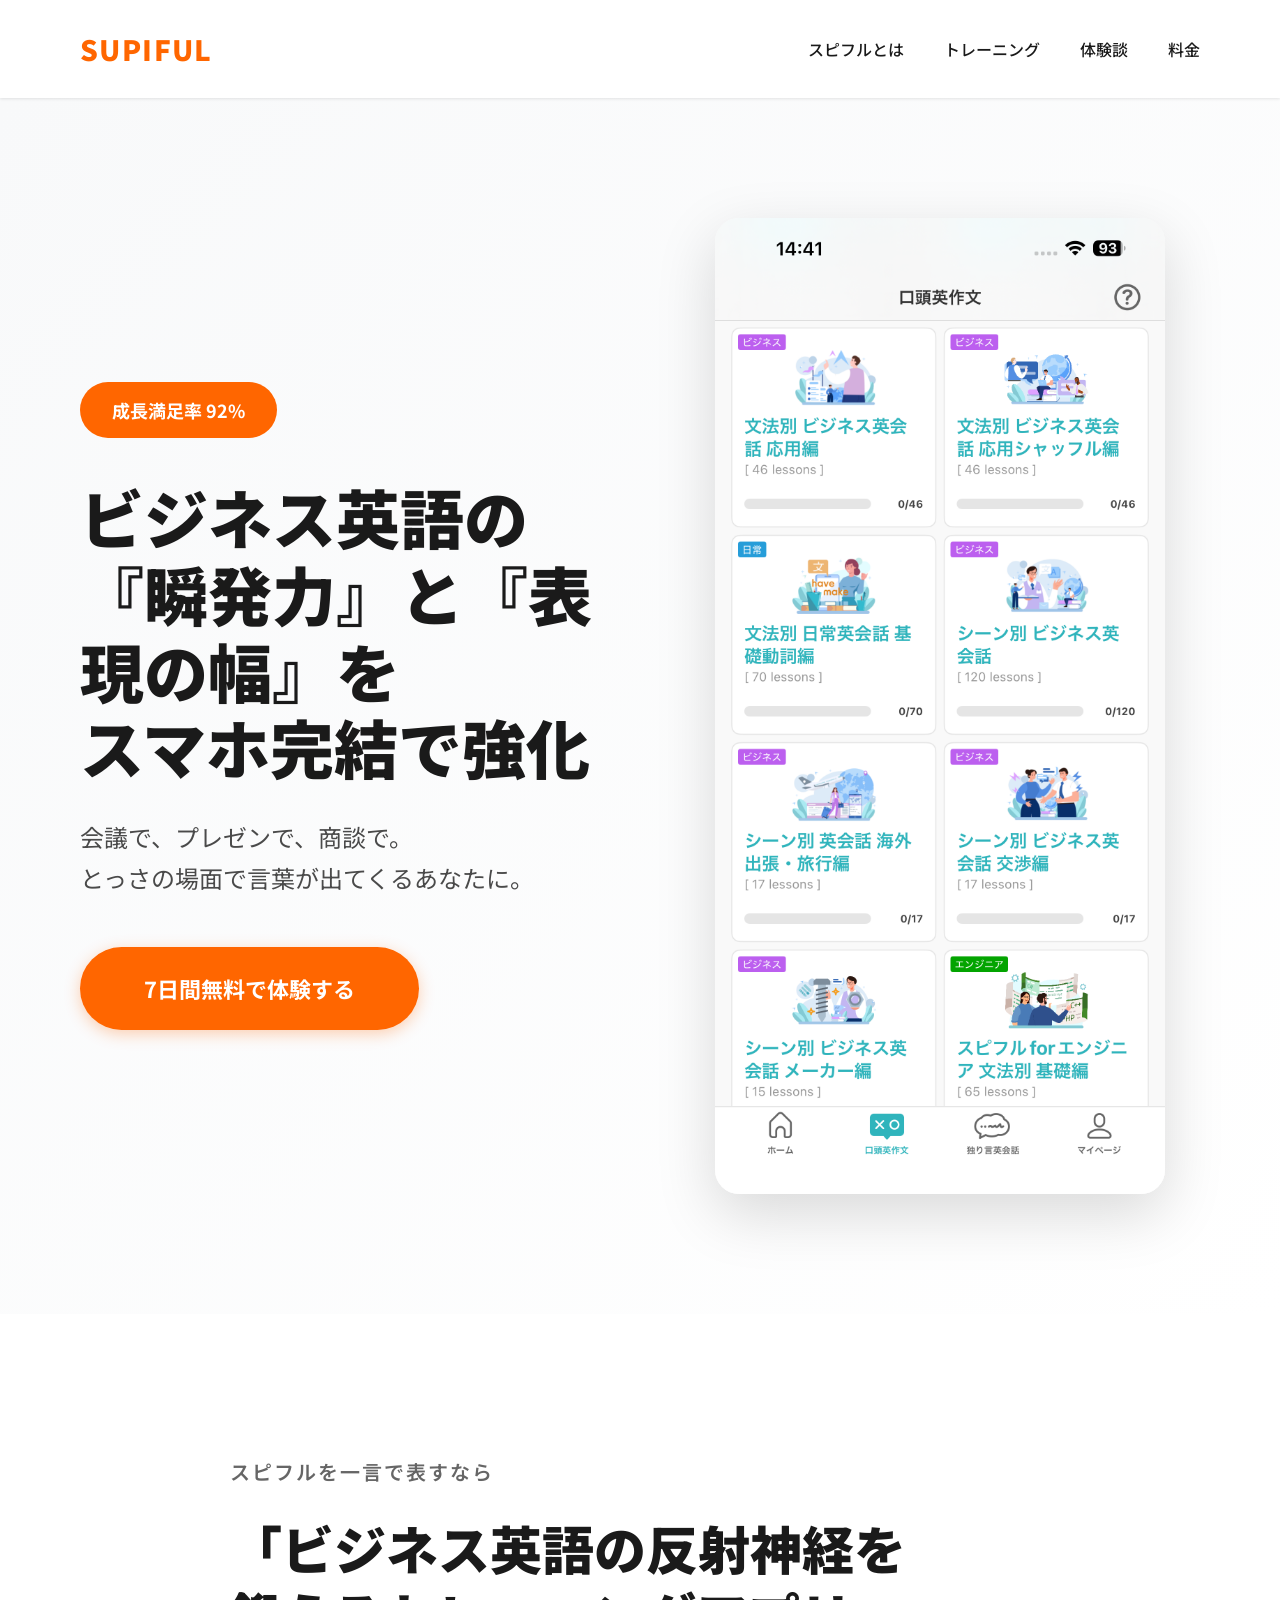
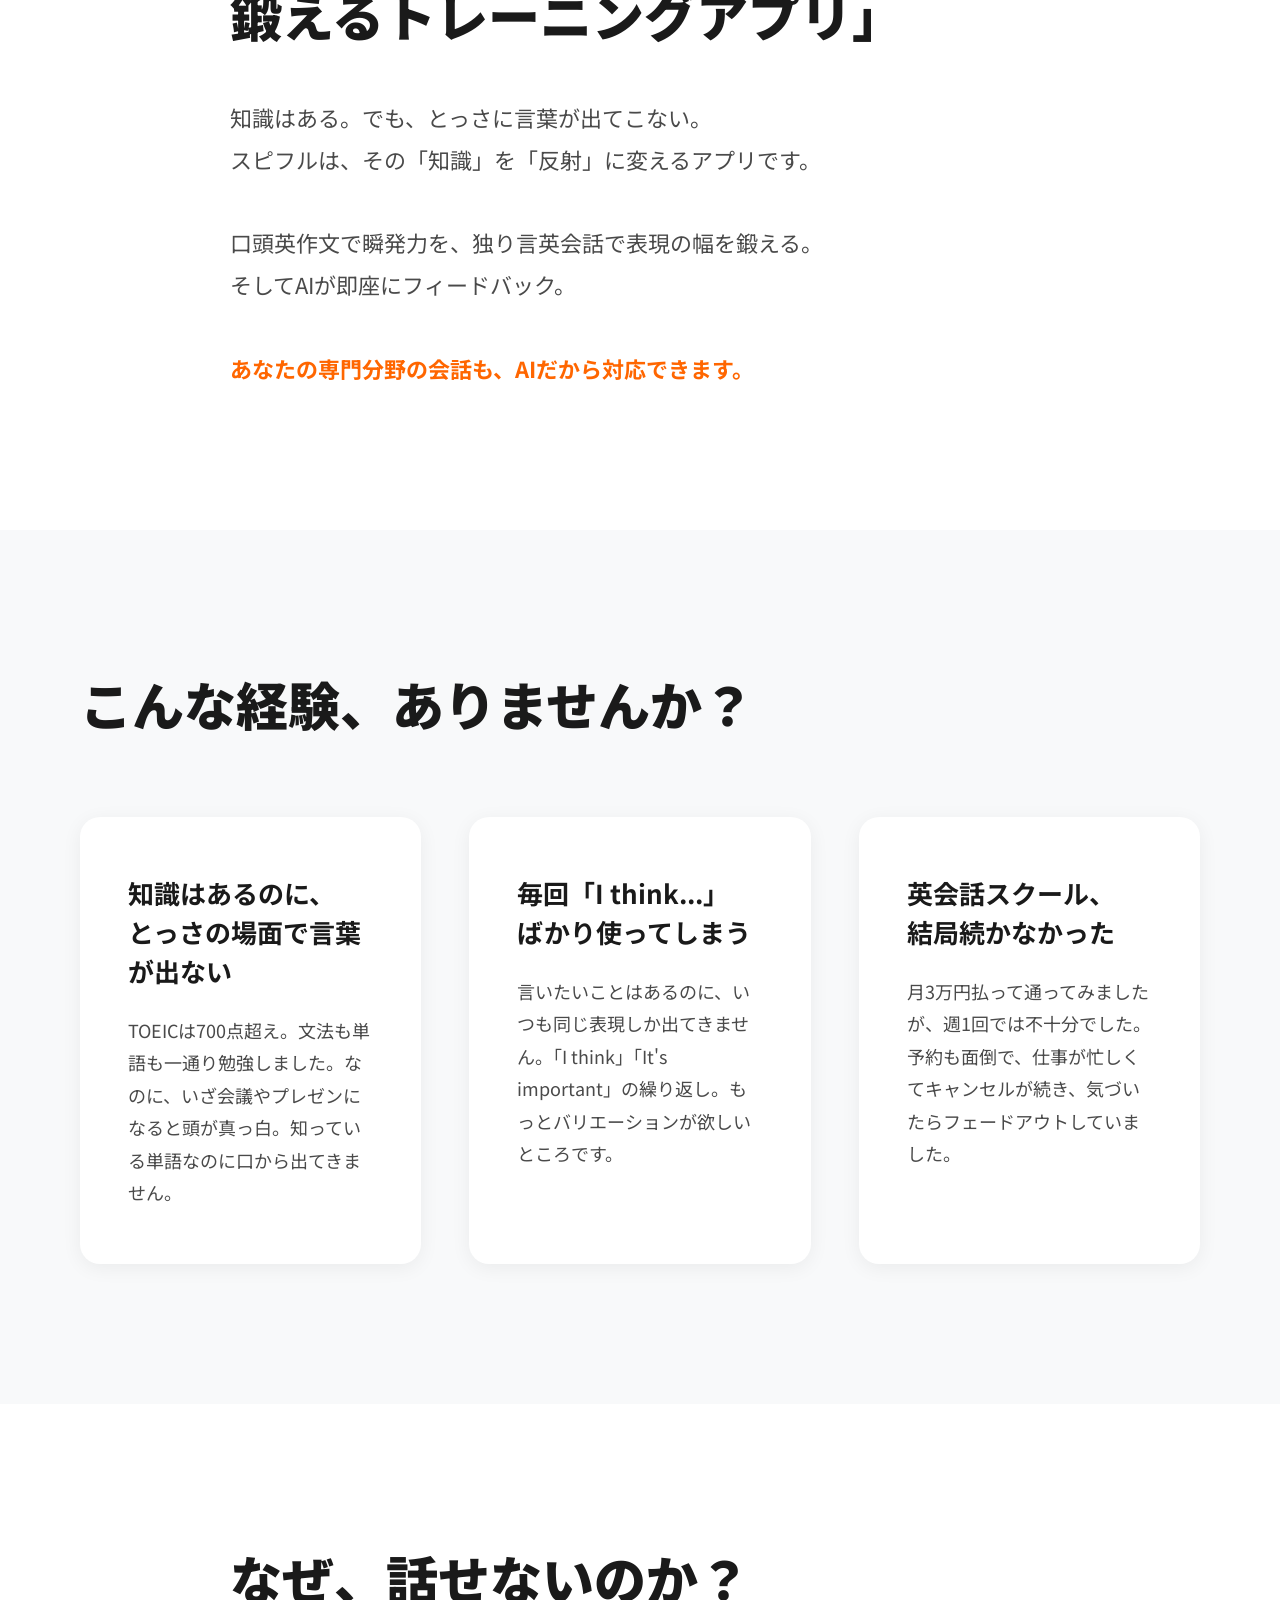
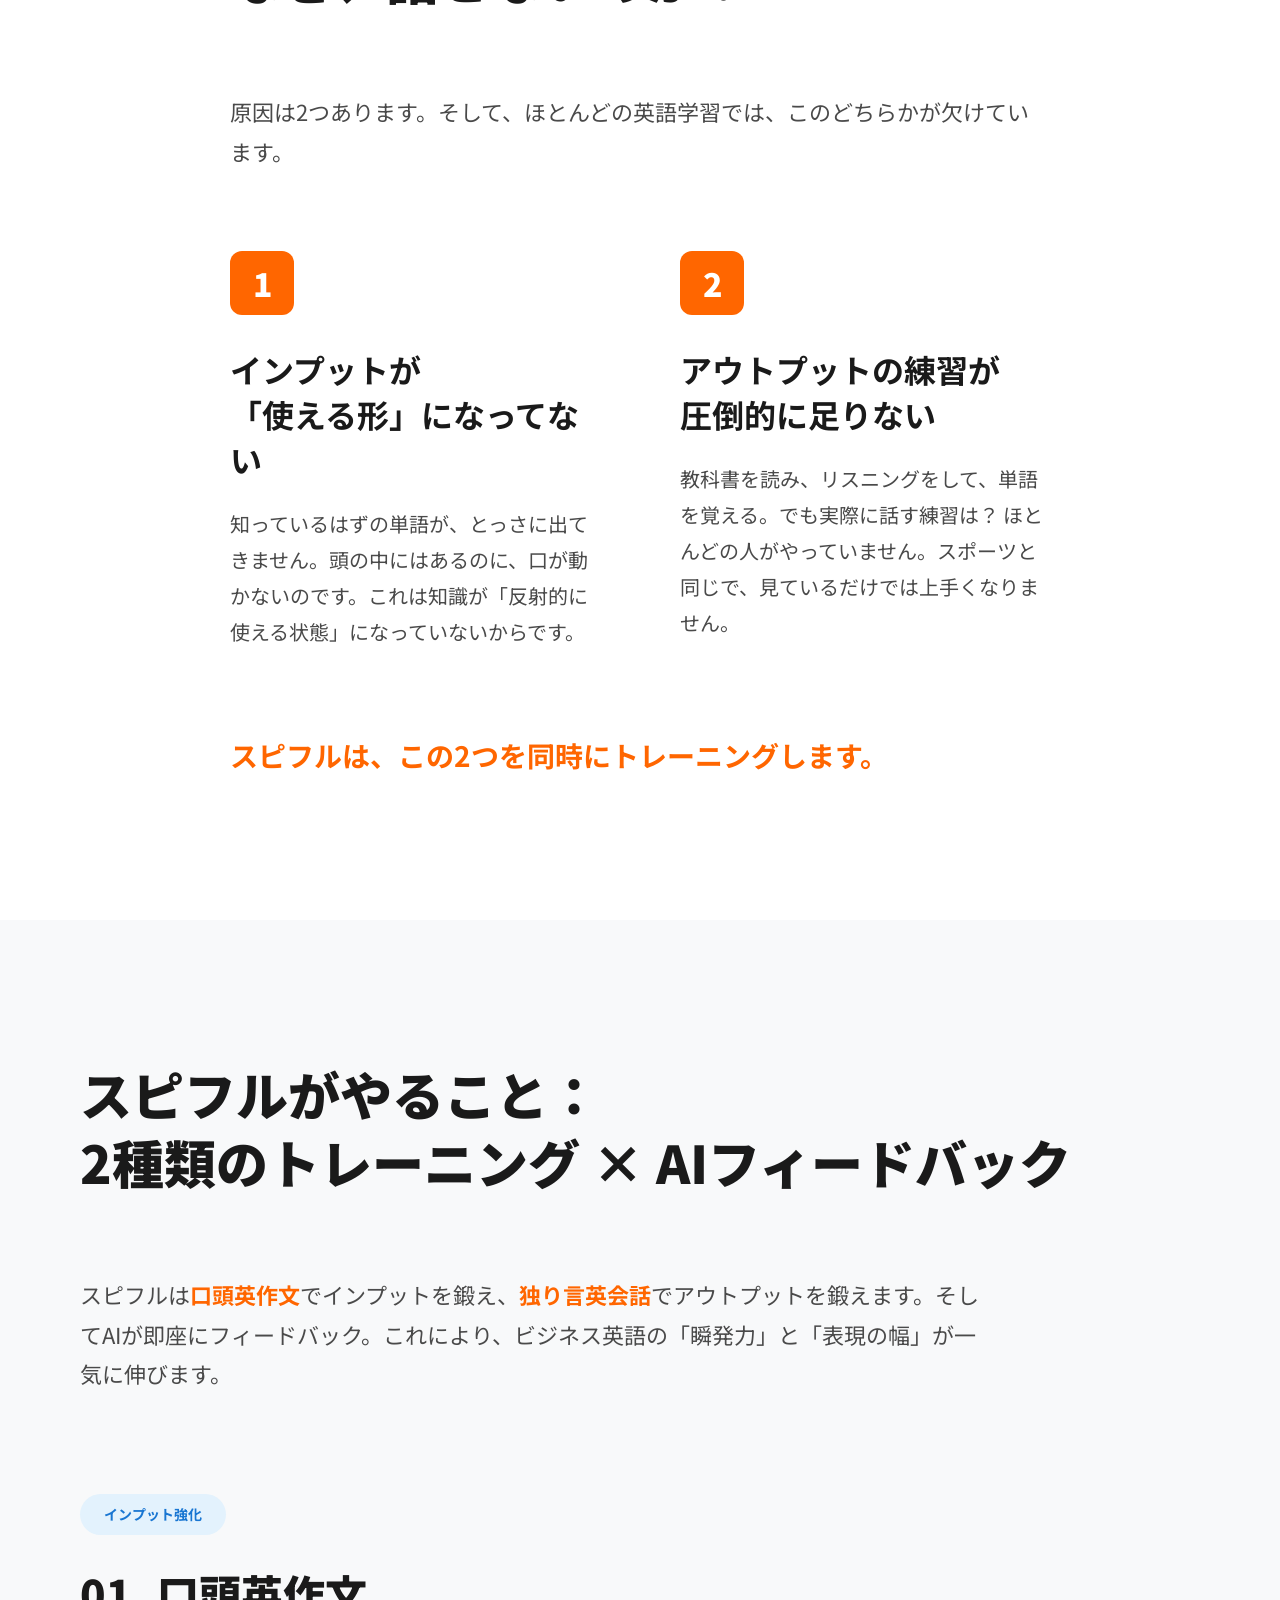
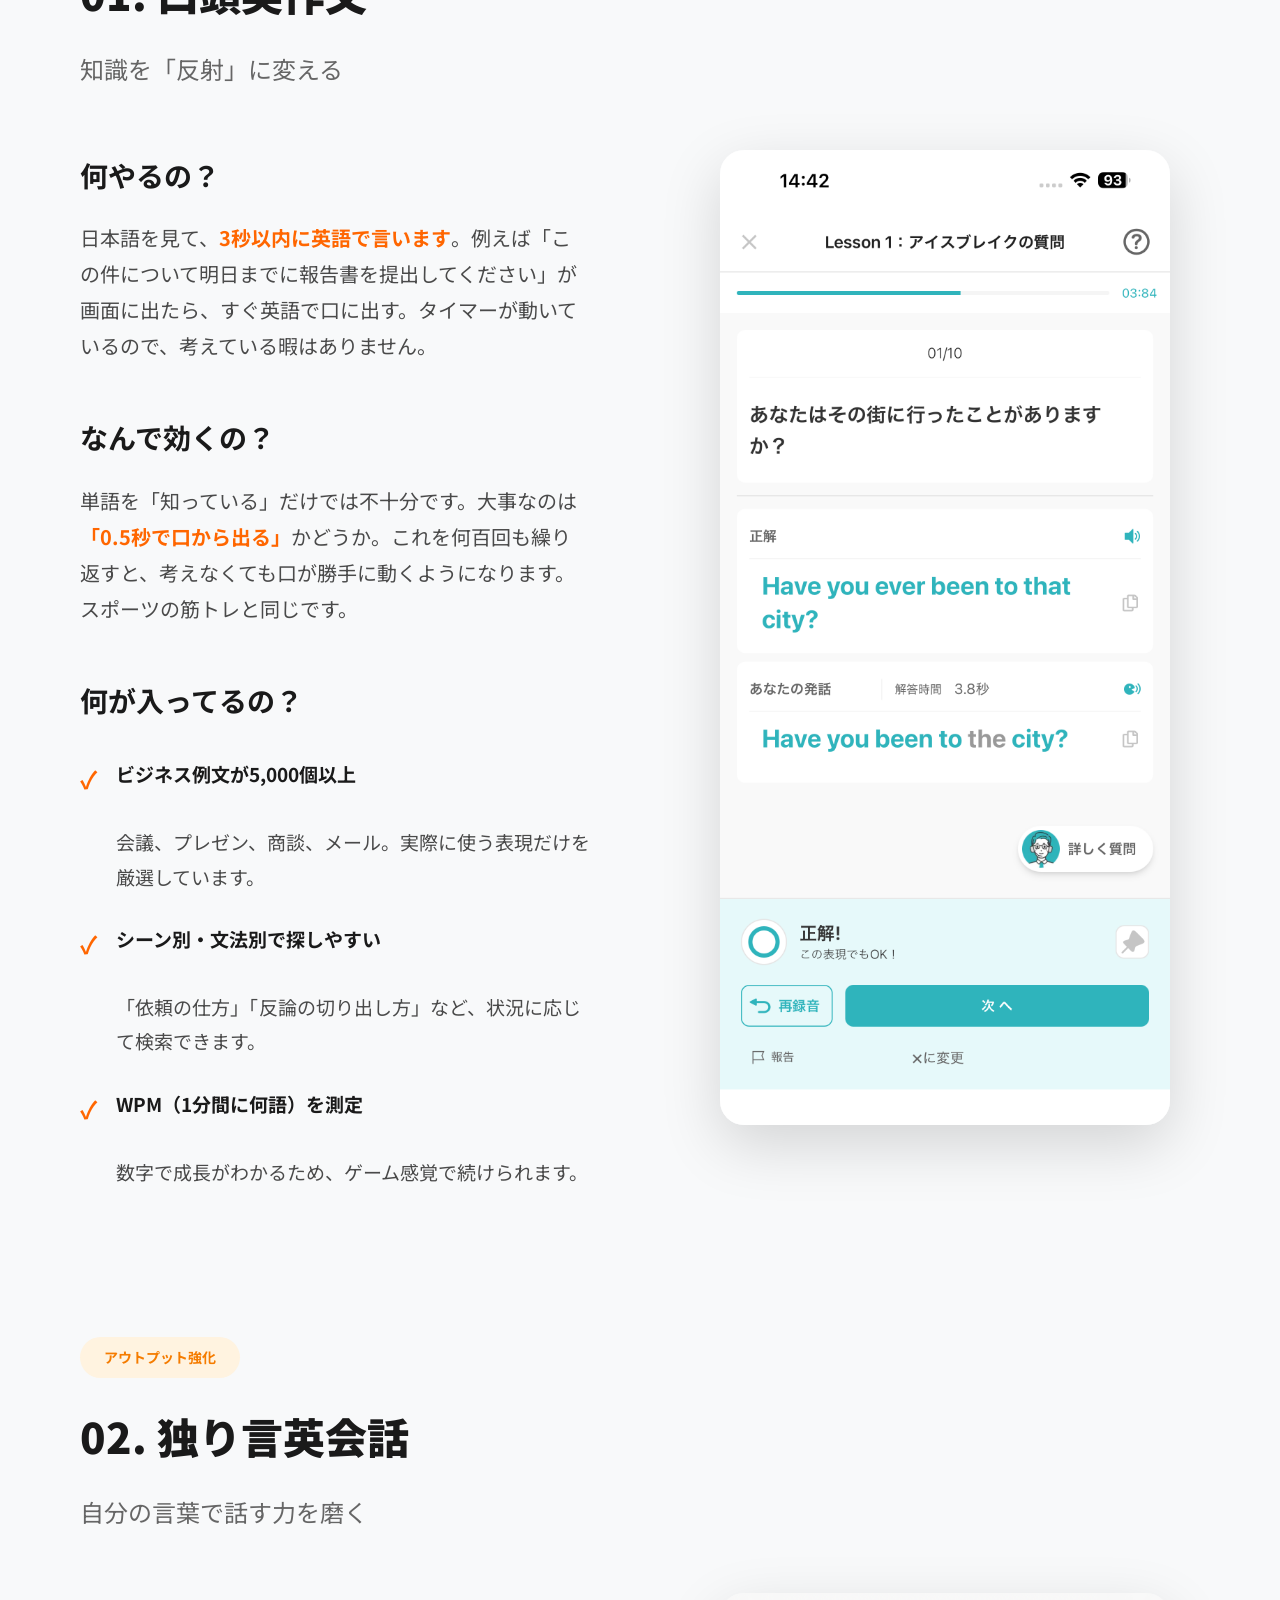
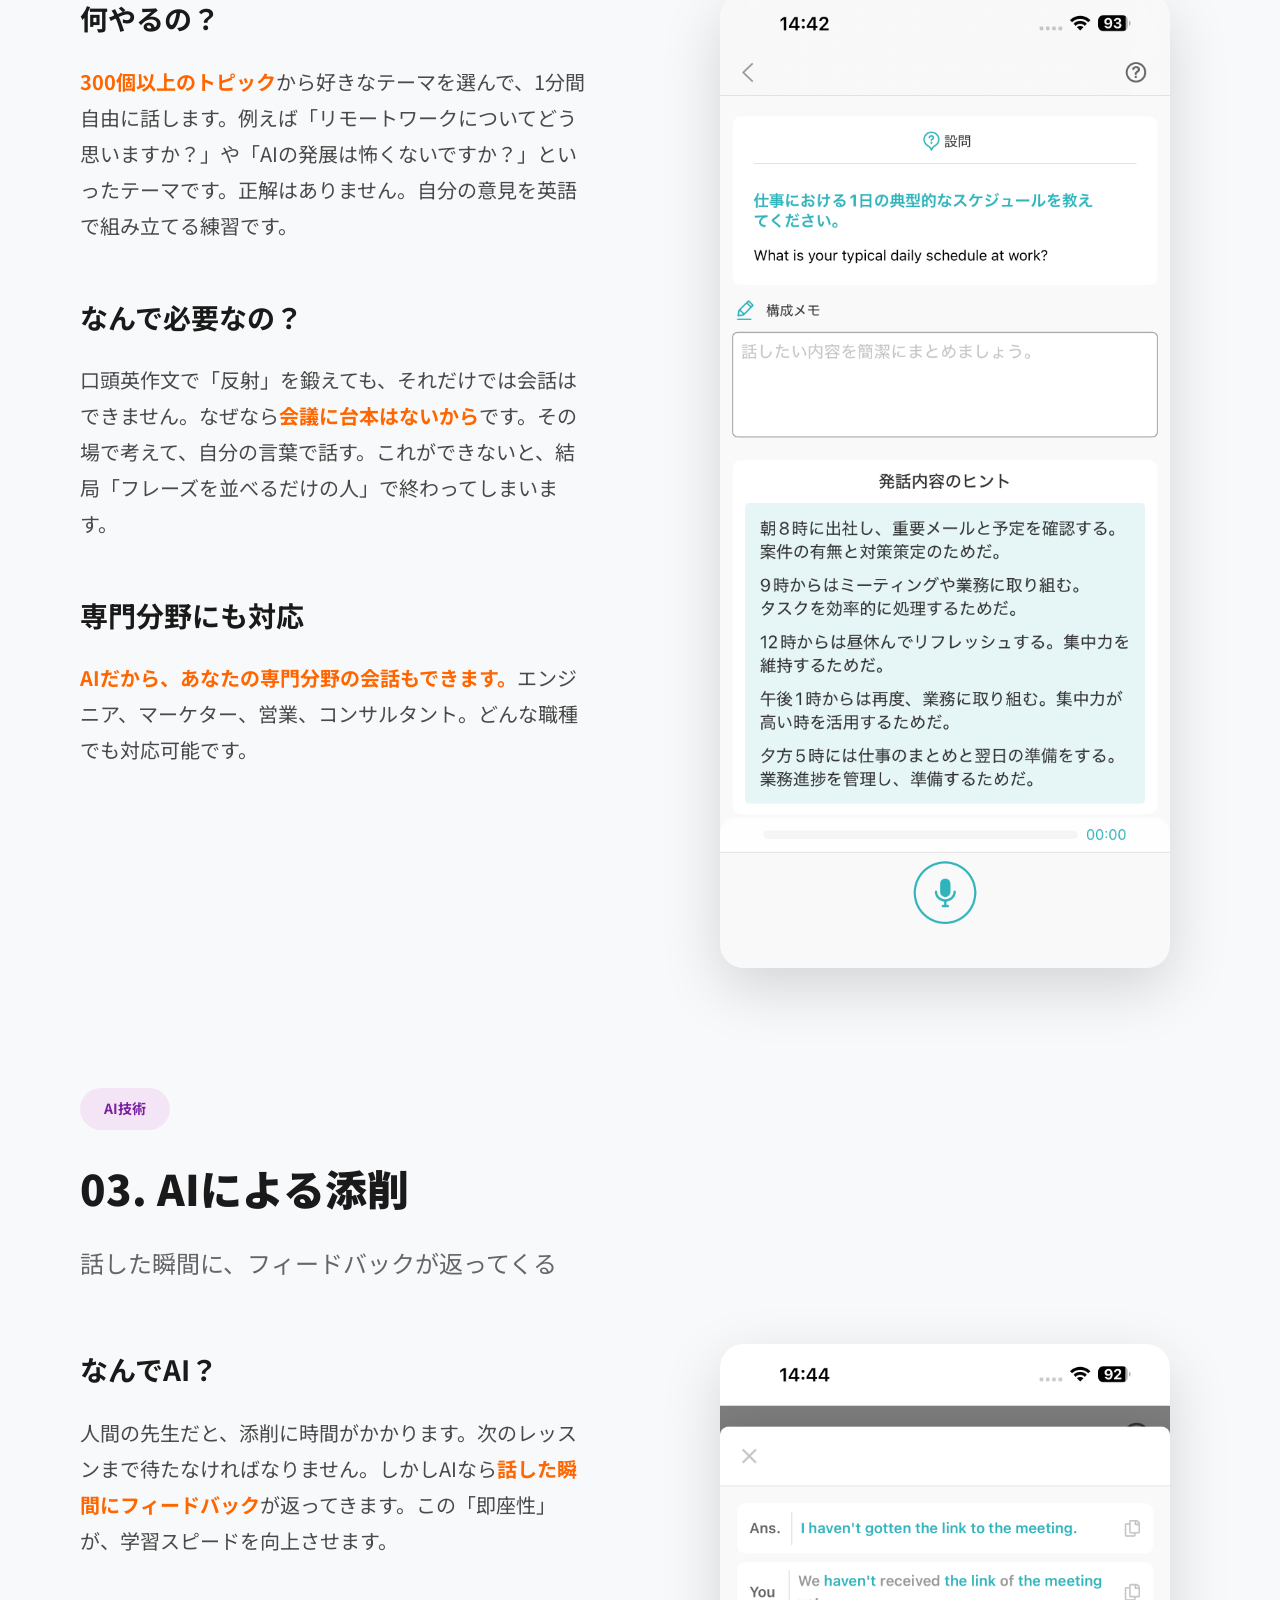
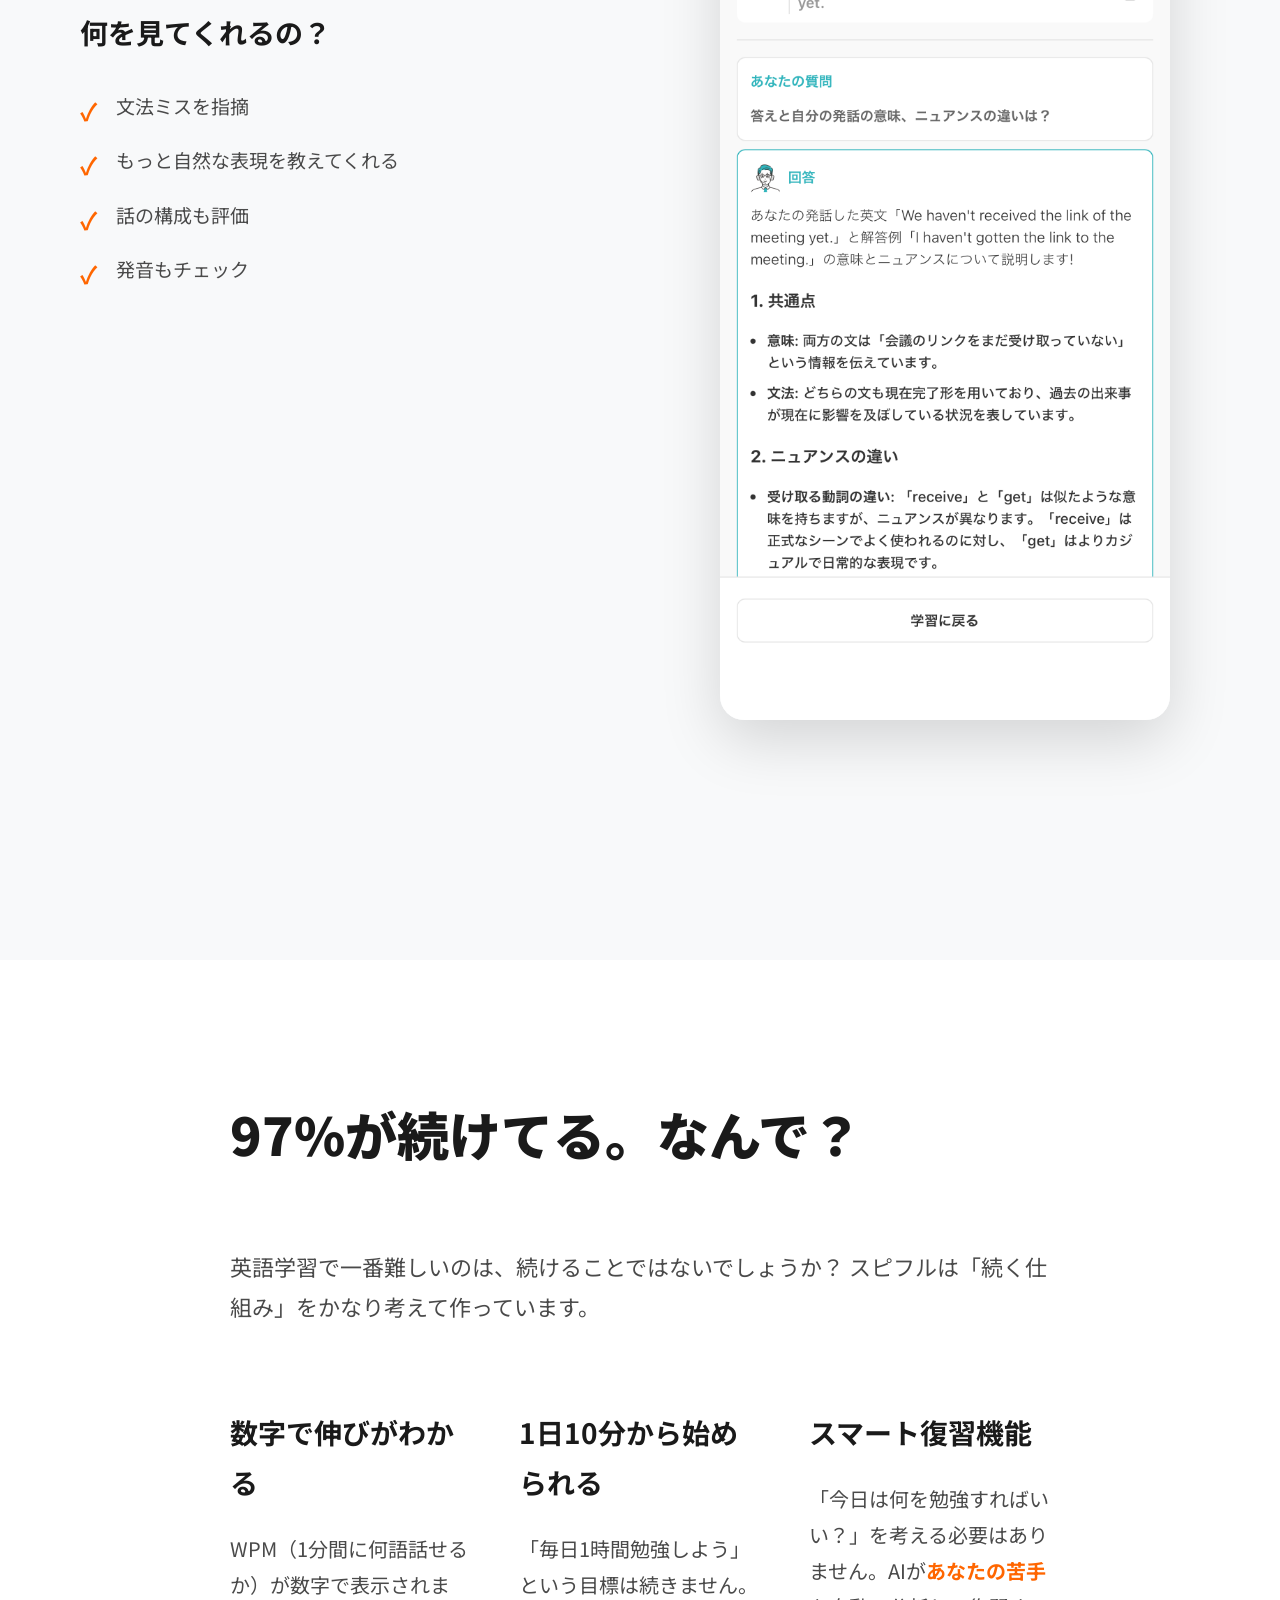
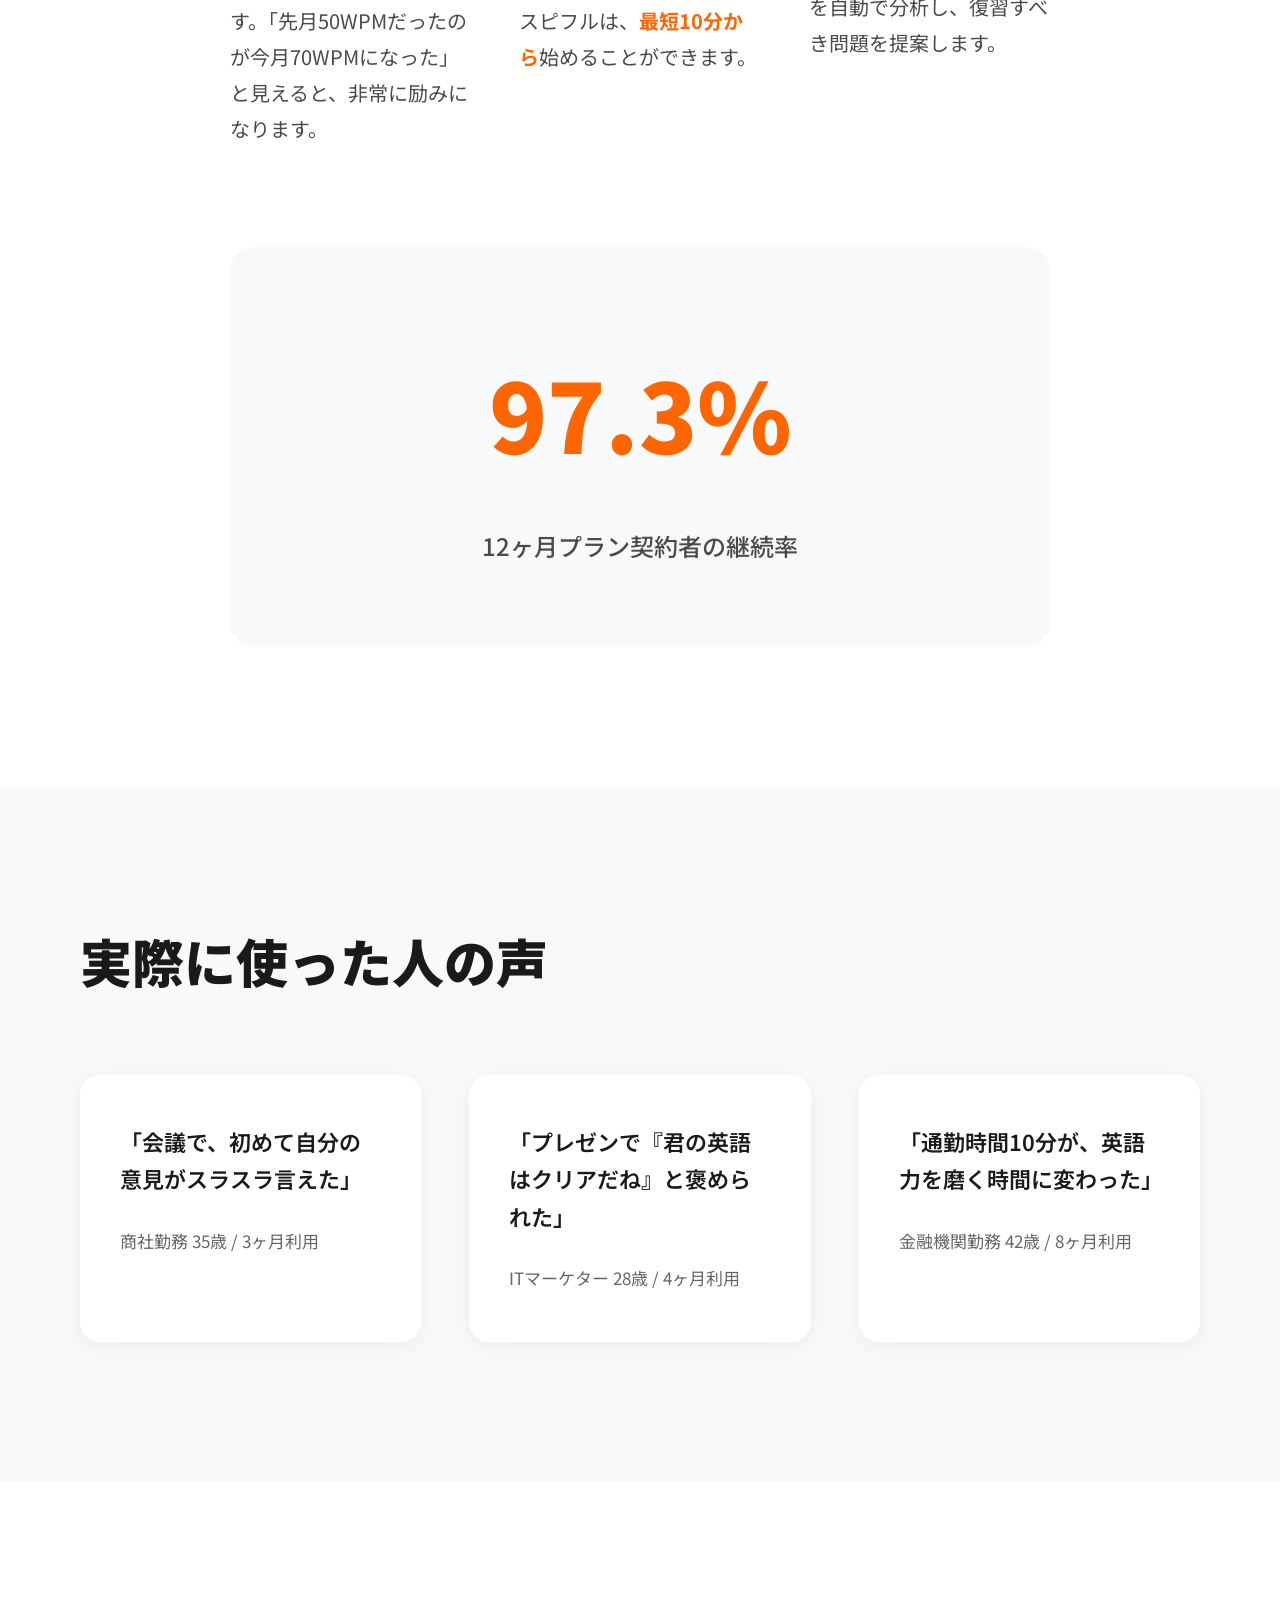
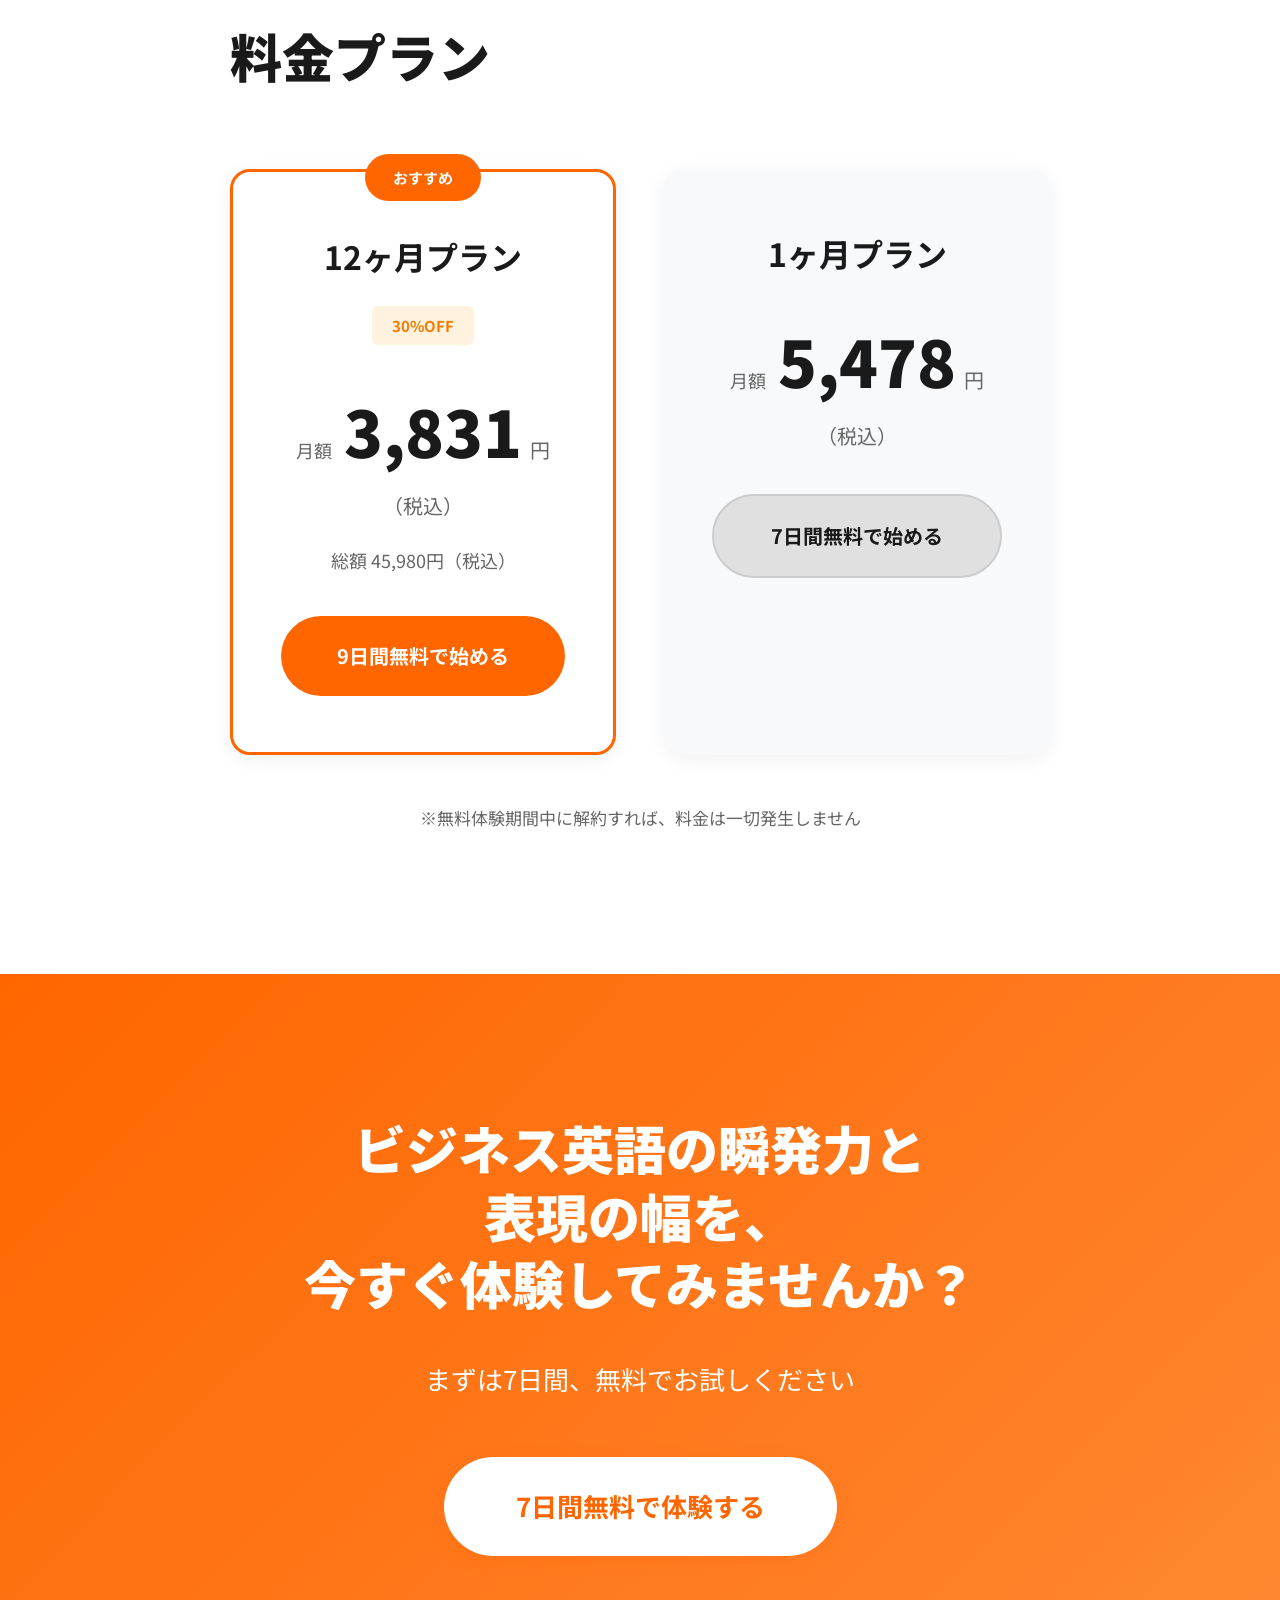
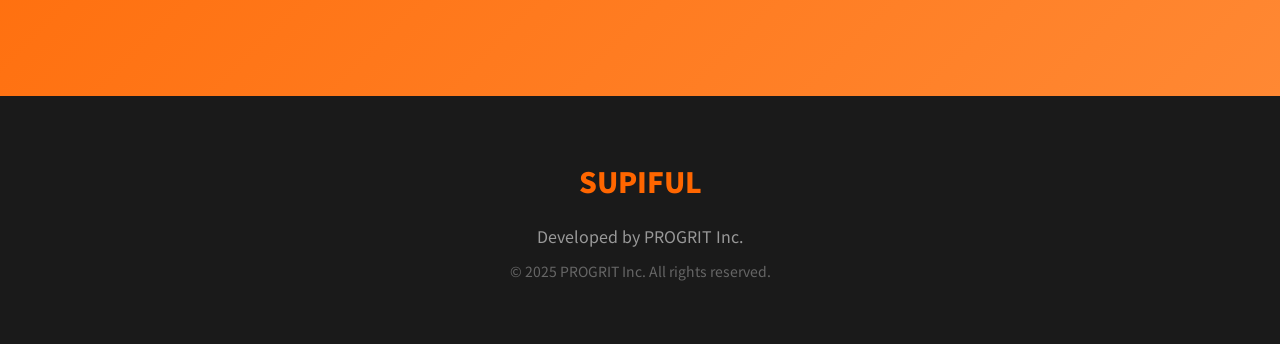
==== commit 9210ac85: "デザイン大幅改善: 左寄せレイアウト・文字を大きく・余白たっぷり - ファーストビュー: 2カラムレイアウト（テキスト左、画像右） - すべてのセクションタイトルを左寄せに - 文字サイズを大幅に拡大" ====
--- a/index-elsa-style.html
+++ b/index-elsa-style.html
@@ -26,17 +26,19 @@
     <!-- ファーストビュー -->
     <section class="hero">
         <div class="hero-content">
-            <!-- 数値バッジ -->
-            <div class="hero-badge">
-                <span class="badge-text">成長満足率 92%</span>
-            </div>
-
-            <!-- メインキャッチコピー -->
-            <h1 class="hero-title">ビジネス英語の<br>『瞬発力』と『表現の幅』を<br>スマホ完結で強化</h1>
-            <p class="hero-subtitle">会議で、プレゼンで、商談で。<br>とっさの場面で言葉が出てくるあなたに。</p>
-
-            <!-- CTA -->
-            <a href="#trial" class="cta-button primary-cta">7日間無料で体験する</a>
+            <div class="hero-text">
+                <!-- 数値バッジ -->
+                <div class="hero-badge">
+                    <span class="badge-text">成長満足率 92%</span>
+                </div>
+
+                <!-- メインキャッチコピー -->
+                <h1 class="hero-title">ビジネス英語の<br>『瞬発力』と『表現の幅』を<br>スマホ完結で強化</h1>
+                <p class="hero-subtitle">会議で、プレゼンで、商談で。<br>とっさの場面で言葉が出てくるあなたに。</p>
+
+                <!-- CTA -->
+                <a href="#trial" class="cta-button primary-cta">7日間無料で体験する</a>
+            </div>
 
             <!-- アプリ画面プレビュー -->
             <div class="hero-app-preview">
--- a/style-elsa.css
+++ b/style-elsa.css
@@ -84,14 +84,17 @@
    ========================================== */
 .hero {
     background: linear-gradient(135deg, #f8f9fa 0%, #ffffff 100%);
-    padding: 100px 0 80px;
-    text-align: center;
+    padding: 120px 0;
 }
 
 .hero-content {
-    max-width: 900px;
+    max-width: 1200px;
     margin: 0 auto;
     padding: 0 40px;
+    display: grid;
+    grid-template-columns: 1fr 1fr;
+    gap: 80px;
+    align-items: center;
 }
 
 .hero-badge {
@@ -106,16 +109,16 @@
 }
 
 .hero-title {
-    font-size: 56px;
+    font-size: 64px;
     font-weight: 900;
-    line-height: 1.3;
+    line-height: 1.2;
     color: #1a1a1a;
     margin-bottom: 32px;
 }
 
 .hero-subtitle {
-    font-size: 22px;
-    line-height: 1.8;
+    font-size: 24px;
+    line-height: 1.7;
     color: #4a4a4a;
     margin-bottom: 48px;
 }
@@ -124,10 +127,10 @@
     display: inline-block;
     background-color: #ff6600;
     color: #ffffff;
-    padding: 20px 56px;
+    padding: 22px 64px;
     border-radius: 50px;
     text-decoration: none;
-    font-size: 20px;
+    font-size: 22px;
     font-weight: 700;
     transition: all 0.3s;
     box-shadow: 0 4px 16px rgba(255, 102, 0, 0.3);
@@ -140,91 +143,95 @@
 }
 
 .hero-app-preview {
-    margin-top: 80px;
+    display: flex;
+    justify-content: center;
+    align-items: center;
 }
 
 .app-screenshot-image {
-    max-width: 400px;
+    max-width: 450px;
     width: 100%;
     height: auto;
     border-radius: 24px;
-    box-shadow: 0 16px 48px rgba(0, 0, 0, 0.15);
+    box-shadow: 0 20px 60px rgba(0, 0, 0, 0.15);
 }
 
 /* ==========================================
    スピフルを一言で表すなら
    ========================================== */
 .oneline-section {
+    background-color: #ffffff;
+    padding: 140px 0;
+}
+
+.oneline-title {
+    font-size: 20px;
+    font-weight: 600;
+    color: #666;
+    margin-bottom: 24px;
+    text-transform: uppercase;
+    letter-spacing: 0.1em;
+}
+
+.oneline-answer {
+    font-size: 52px;
+    font-weight: 900;
+    line-height: 1.3;
+    color: #1a1a1a;
+    margin-bottom: 48px;
+}
+
+.oneline-description {
+    font-size: 22px;
+    line-height: 1.9;
+    color: #4a4a4a;
+}
+
+.oneline-description strong {
+    color: #ff6600;
+    font-weight: 700;
+}
+
+/* ==========================================
+   共通セクションタイトル
+   ========================================== */
+.section-title {
+    font-size: 52px;
+    font-weight: 900;
+    line-height: 1.3;
+    color: #1a1a1a;
+    margin-bottom: 80px;
+}
+
+/* ==========================================
+   お悩みセクション
+   ========================================== */
+.problem-section {
+    padding: 140px 0;
     background-color: #f8f9fa;
-    padding: 120px 0;
-    text-align: center;
-}
-
-.oneline-title {
-    font-size: 32px;
-    font-weight: 700;
-    color: #1a1a1a;
-    margin-bottom: 40px;
-}
-
-.oneline-answer {
-    font-size: 42px;
-    font-weight: 900;
-    line-height: 1.5;
-    color: #ff6600;
-    margin-bottom: 60px;
-}
-
-.oneline-description {
-    font-size: 20px;
-    line-height: 2;
-    color: #4a4a4a;
-}
-
-.oneline-description strong {
-    color: #ff6600;
-    font-weight: 700;
-}
-
-/* ==========================================
-   共通セクションタイトル
-   ========================================== */
-.section-title {
-    font-size: 42px;
-    font-weight: 900;
-    line-height: 1.4;
-    color: #1a1a1a;
-    text-align: center;
-    margin-bottom: 80px;
-}
-
-/* ==========================================
-   お悩みセクション
-   ========================================== */
-.problem-section {
-    padding: 120px 0;
-    background-color: #ffffff;
 }
 
 .problem-cards {
     display: grid;
     grid-template-columns: repeat(3, 1fr);
-    gap: 40px;
+    gap: 48px;
 }
 
 .problem-card {
-    background-color: #f8f9fa;
-    padding: 48px 40px;
-    border-radius: 16px;
-    transition: transform 0.3s;
+    background-color: #ffffff;
+    padding: 56px 48px;
+    border-radius: 20px;
+    transition: all 0.3s;
+    box-shadow: 0 4px 20px rgba(0, 0, 0, 0.06);
 }
 
 .problem-card:hover {
     transform: translateY(-8px);
+    box-shadow: 0 8px 32px rgba(0, 0, 0, 0.12);
 }
 
 .problem-card h3 {
-    font-size: 24px;
+    font-size: 26px;
     font-weight: 700;
     line-height: 1.5;
     color: #1a1a1a;
@@ -232,7 +239,7 @@
 }
 
 .problem-card p {
-    font-size: 16px;
+    font-size: 18px;
     line-height: 1.8;
     color: #4a4a4a;
 }
@@ -241,77 +248,76 @@
    なぜ話せないのか？
    ========================================== */
 .reason-section {
-    background-color: #f8f9fa;
-    padding: 120px 0;
+    background-color: #ffffff;
+    padding: 140px 0;
 }
 
 .reason-intro {
-    font-size: 20px;
-    line-height: 1.8;
-    color: #4a4a4a;
-    text-align: center;
+    font-size: 22px;
+    line-height: 1.8;
+    color: #4a4a4a;
     margin-bottom: 80px;
 }
 
 .reason-grid {
     display: grid;
     grid-template-columns: repeat(2, 1fr);
-    gap: 60px;
+    gap: 80px;
     margin-bottom: 80px;
 }
 
 .reason-item {
-    text-align: center;
+    text-align: left;
 }
 
 .reason-number {
     display: inline-block;
-    width: 80px;
-    height: 80px;
+    width: 64px;
+    height: 64px;
     background-color: #ff6600;
     color: #ffffff;
-    font-size: 42px;
+    font-size: 32px;
     font-weight: 900;
-    line-height: 80px;
-    border-radius: 50%;
+    line-height: 64px;
+    border-radius: 12px;
     margin-bottom: 32px;
+    text-align: center;
 }
 
 .reason-item h3 {
-    font-size: 26px;
-    font-weight: 700;
-    line-height: 1.5;
+    font-size: 32px;
+    font-weight: 700;
+    line-height: 1.4;
     color: #1a1a1a;
     margin-bottom: 24px;
 }
 
 .reason-item p {
-    font-size: 18px;
+    font-size: 20px;
     line-height: 1.8;
     color: #4a4a4a;
 }
 
 .reason-conclusion {
-    font-size: 24px;
-    font-weight: 700;
-    color: #ff6600;
-    text-align: center;
+    font-size: 28px;
+    font-weight: 700;
+    color: #ff6600;
 }
 
 /* ==========================================
    スピフルの解決策
    ========================================== */
 .solution-section {
-    padding: 120px 0;
-    background-color: #ffffff;
+    padding: 140px 0;
+    background-color: #f8f9fa;
 }
 
 .solution-intro {
-    font-size: 20px;
-    line-height: 1.8;
-    color: #4a4a4a;
-    text-align: center;
+    font-size: 22px;
+    line-height: 1.8;
+    color: #4a4a4a;
     margin-bottom: 100px;
+    max-width: 900px;
 }
 
 .solution-intro strong {
@@ -325,7 +331,6 @@
 }
 
 .training-header {
-    text-align: center;
     margin-bottom: 60px;
 }
 
@@ -335,7 +340,7 @@
     border-radius: 50px;
     font-size: 14px;
     font-weight: 700;
-    margin-bottom: 16px;
+    margin-bottom: 20px;
 }
 
 .training-badge.input {
@@ -354,21 +359,21 @@
 }
 
 .training-title {
-    font-size: 36px;
+    font-size: 42px;
     font-weight: 900;
     color: #1a1a1a;
     margin-bottom: 16px;
 }
 
 .training-subtitle {
-    font-size: 20px;
-    color: #4a4a4a;
+    font-size: 24px;
+    color: #666;
 }
 
 .training-content {
     display: grid;
     grid-template-columns: 1fr 1fr;
-    gap: 80px;
+    gap: 100px;
     align-items: start;
 }
 
@@ -381,11 +386,11 @@
 }
 
 .training-text h4 {
-    font-size: 24px;
-    font-weight: 700;
-    color: #1a1a1a;
-    margin-bottom: 16px;
-    margin-top: 40px;
+    font-size: 28px;
+    font-weight: 700;
+    color: #1a1a1a;
+    margin-bottom: 20px;
+    margin-top: 48px;
 }
 
 .training-text h4:first-child {
@@ -393,10 +398,10 @@
 }
 
 .training-text p {
-    font-size: 18px;
-    line-height: 1.8;
-    color: #4a4a4a;
-    margin-bottom: 24px;
+    font-size: 20px;
+    line-height: 1.8;
+    color: #4a4a4a;
+    margin-bottom: 28px;
 }
 
 .training-text strong {
@@ -410,11 +415,11 @@
 }
 
 .feature-list li {
-    font-size: 18px;
-    line-height: 1.8;
-    color: #4a4a4a;
-    margin-bottom: 24px;
-    padding-left: 32px;
+    font-size: 19px;
+    line-height: 1.8;
+    color: #4a4a4a;
+    margin-bottom: 28px;
+    padding-left: 36px;
     position: relative;
 }
 
@@ -424,7 +429,7 @@
     left: 0;
     color: #ff6600;
     font-weight: 700;
-    font-size: 20px;
+    font-size: 24px;
 }
 
 .feature-list strong {
@@ -434,7 +439,9 @@
 }
 
 .app-screenshot {
-    text-align: center;
+    display: flex;
+    justify-content: center;
+    align-items: flex-start;
 }
 
 /* AIブロック */
@@ -443,23 +450,22 @@
 }
 
 .ai-header {
-    text-align: center;
     margin-bottom: 60px;
 }
 
 .ai-content {
     display: grid;
     grid-template-columns: 1fr 1fr;
-    gap: 80px;
+    gap: 100px;
     align-items: start;
 }
 
 .ai-text h4 {
-    font-size: 24px;
-    font-weight: 700;
-    color: #1a1a1a;
-    margin-bottom: 16px;
-    margin-top: 40px;
+    font-size: 28px;
+    font-weight: 700;
+    color: #1a1a1a;
+    margin-bottom: 20px;
+    margin-top: 48px;
 }
 
 .ai-text h4:first-child {
@@ -467,10 +473,10 @@
 }
 
 .ai-text p {
-    font-size: 18px;
-    line-height: 1.8;
-    color: #4a4a4a;
-    margin-bottom: 24px;
+    font-size: 20px;
+    line-height: 1.8;
+    color: #4a4a4a;
+    margin-bottom: 28px;
 }
 
 .ai-text strong {
@@ -484,11 +490,11 @@
 }
 
 .ai-features-list li {
-    font-size: 18px;
-    line-height: 1.8;
-    color: #4a4a4a;
-    margin-bottom: 16px;
-    padding-left: 32px;
+    font-size: 19px;
+    line-height: 1.8;
+    color: #4a4a4a;
+    margin-bottom: 20px;
+    padding-left: 36px;
     position: relative;
 }
 
@@ -498,41 +504,40 @@
     left: 0;
     color: #ff6600;
     font-weight: 700;
-    font-size: 20px;
+    font-size: 24px;
 }
 
 /* ==========================================
    継続できる理由
    ========================================== */
 .retention-section {
-    background-color: #f8f9fa;
-    padding: 120px 0;
+    background-color: #ffffff;
+    padding: 140px 0;
 }
 
 .retention-intro {
-    font-size: 20px;
-    line-height: 1.8;
-    color: #4a4a4a;
-    text-align: center;
+    font-size: 22px;
+    line-height: 1.8;
+    color: #4a4a4a;
     margin-bottom: 80px;
 }
 
 .retention-grid {
     display: grid;
     grid-template-columns: repeat(3, 1fr);
-    gap: 40px;
-    margin-bottom: 80px;
+    gap: 48px;
+    margin-bottom: 100px;
 }
 
 .retention-item h3 {
-    font-size: 24px;
+    font-size: 28px;
     font-weight: 700;
     color: #1a1a1a;
     margin-bottom: 24px;
 }
 
 .retention-item p {
-    font-size: 18px;
+    font-size: 20px;
     line-height: 1.8;
     color: #4a4a4a;
 }
@@ -544,153 +549,162 @@
 
 .retention-stat {
     text-align: center;
-    padding: 60px;
-    background-color: #ffffff;
-    border-radius: 16px;
+    padding: 80px;
+    background-color: #f8f9fa;
+    border-radius: 24px;
 }
 
 .stat-number {
-    font-size: 72px;
+    font-size: 96px;
     font-weight: 900;
     color: #ff6600;
-    margin-bottom: 16px;
+    margin-bottom: 24px;
 }
 
 .stat-label {
-    font-size: 20px;
-    color: #4a4a4a;
+    font-size: 24px;
+    color: #4a4a4a;
+    font-weight: 500;
 }
 
 /* ==========================================
    体験談
    ========================================== */
 .testimonial-section {
-    padding: 120px 0;
-    background-color: #ffffff;
+    padding: 140px 0;
+    background-color: #f8f9fa;
 }
 
 .testimonial-grid {
     display: grid;
     grid-template-columns: repeat(3, 1fr);
-    gap: 40px;
+    gap: 48px;
 }
 
 .testimonial-card {
-    background-color: #f8f9fa;
-    padding: 40px;
-    border-radius: 16px;
+    background-color: #ffffff;
+    padding: 48px 40px;
+    border-radius: 20px;
+    box-shadow: 0 4px 20px rgba(0, 0, 0, 0.06);
 }
 
 .testimonial-quote {
-    font-size: 20px;
-    font-weight: 700;
-    line-height: 1.6;
-    color: #1a1a1a;
-    margin-bottom: 24px;
+    font-size: 22px;
+    font-weight: 600;
+    line-height: 1.7;
+    color: #1a1a1a;
+    margin-bottom: 28px;
 }
 
 .testimonial-author {
-    font-size: 16px;
-    color: #4a4a4a;
+    font-size: 17px;
+    color: #666;
 }
 
 /* ==========================================
    料金プラン
    ========================================== */
 .pricing-section {
-    background-color: #f8f9fa;
-    padding: 120px 0;
+    background-color: #ffffff;
+    padding: 140px 0;
 }
 
 .pricing-grid {
     display: grid;
     grid-template-columns: repeat(2, 1fr);
-    gap: 40px;
-    margin-bottom: 40px;
+    gap: 48px;
+    margin-bottom: 48px;
 }
 
 .pricing-card {
-    background-color: #ffffff;
-    padding: 48px 40px;
-    border-radius: 16px;
+    background-color: #f8f9fa;
+    padding: 56px 48px;
+    border-radius: 20px;
     text-align: center;
     position: relative;
-    box-shadow: 0 4px 16px rgba(0, 0, 0, 0.08);
+    box-shadow: 0 4px 20px rgba(0, 0, 0, 0.06);
+    transition: all 0.3s;
+}
+
+.pricing-card:hover {
+    transform: translateY(-8px);
+    box-shadow: 0 8px 32px rgba(0, 0, 0, 0.12);
 }
 
 .pricing-card.recommended {
     border: 3px solid #ff6600;
+    background-color: #ffffff;
 }
 
 .pricing-badge {
     position: absolute;
-    top: -16px;
+    top: -18px;
     left: 50%;
     transform: translateX(-50%);
     background-color: #ff6600;
     color: #ffffff;
-    padding: 8px 24px;
+    padding: 10px 28px;
     border-radius: 50px;
-    font-size: 14px;
+    font-size: 15px;
     font-weight: 700;
 }
 
 .pricing-title {
-    font-size: 28px;
-    font-weight: 700;
-    color: #1a1a1a;
-    margin-bottom: 16px;
+    font-size: 32px;
+    font-weight: 700;
+    color: #1a1a1a;
+    margin-bottom: 20px;
 }
 
 .pricing-discount {
     display: inline-block;
     background-color: #fff3e0;
     color: #f57c00;
-    padding: 4px 16px;
-    border-radius: 4px;
-    font-size: 14px;
-    font-weight: 700;
-    margin-bottom: 24px;
+    padding: 6px 20px;
+    border-radius: 6px;
+    font-size: 15px;
+    font-weight: 700;
+    margin-bottom: 28px;
 }
 
 .pricing-amount {
-    margin-bottom: 16px;
+    margin-bottom: 20px;
 }
 
 .pricing-label {
-    font-size: 16px;
-    color: #4a4a4a;
+    font-size: 18px;
+    color: #666;
     margin-right: 8px;
 }
 
 .pricing-price {
-    font-size: 56px;
+    font-size: 64px;
     font-weight: 900;
     color: #1a1a1a;
 }
 
 .pricing-unit {
+    font-size: 20px;
+    color: #666;
+    margin-left: 4px;
+}
+
+.pricing-total {
     font-size: 18px;
-    color: #4a4a4a;
-    margin-left: 4px;
-}
-
-.pricing-total {
-    font-size: 16px;
-    color: #4a4a4a;
-    margin-bottom: 24px;
+    color: #666;
+    margin-bottom: 28px;
 }
 
 .pricing-button {
     display: block;
     width: 100%;
-    padding: 18px;
+    padding: 22px;
     border-radius: 50px;
     text-decoration: none;
-    font-size: 18px;
+    font-size: 20px;
     font-weight: 700;
     transition: all 0.3s;
-    margin-top: 32px;
+    margin-top: 40px;
 }
 
 .pricing-button.primary {
@@ -703,18 +717,18 @@
 }
 
 .pricing-button.secondary {
-    background-color: #f8f9fa;
-    color: #1a1a1a;
-    border: 2px solid #e0e0e0;
+    background-color: #e0e0e0;
+    color: #1a1a1a;
+    border: 2px solid #cccccc;
 }
 
 .pricing-button.secondary:hover {
-    background-color: #e8e9ea;
+    background-color: #d0d0d0;
 }
 
 .pricing-note {
-    font-size: 16px;
-    color: #4a4a4a;
+    font-size: 17px;
+    color: #666;
     text-align: center;
 }
 
@@ -723,29 +737,29 @@
    ========================================== */
 .final-cta-section {
     background: linear-gradient(135deg, #ff6600 0%, #ff8833 100%);
-    padding: 120px 0;
+    padding: 140px 0;
     text-align: center;
     color: #ffffff;
 }
 
 .final-cta-title {
-    font-size: 42px;
+    font-size: 52px;
     font-weight: 900;
-    line-height: 1.4;
+    line-height: 1.3;
     color: #ffffff;
-    margin-bottom: 32px;
+    margin-bottom: 40px;
 }
 
 .final-cta-text {
-    font-size: 22px;
-    line-height: 1.8;
+    font-size: 26px;
+    line-height: 1.7;
     color: #ffffff;
-    margin-bottom: 48px;
+    margin-bottom: 56px;
 }
 
 .cta-button.large {
-    font-size: 24px;
-    padding: 24px 64px;
+    font-size: 26px;
+    padding: 26px 72px;
     background-color: #ffffff;
     color: #ff6600;
 }
@@ -811,6 +825,11 @@
         padding: 60px 0 40px;
     }
 
+    .hero-content {
+        grid-template-columns: 1fr;
+        gap: 40px;
+    }
+
     .hero-title {
         font-size: 36px;
     }
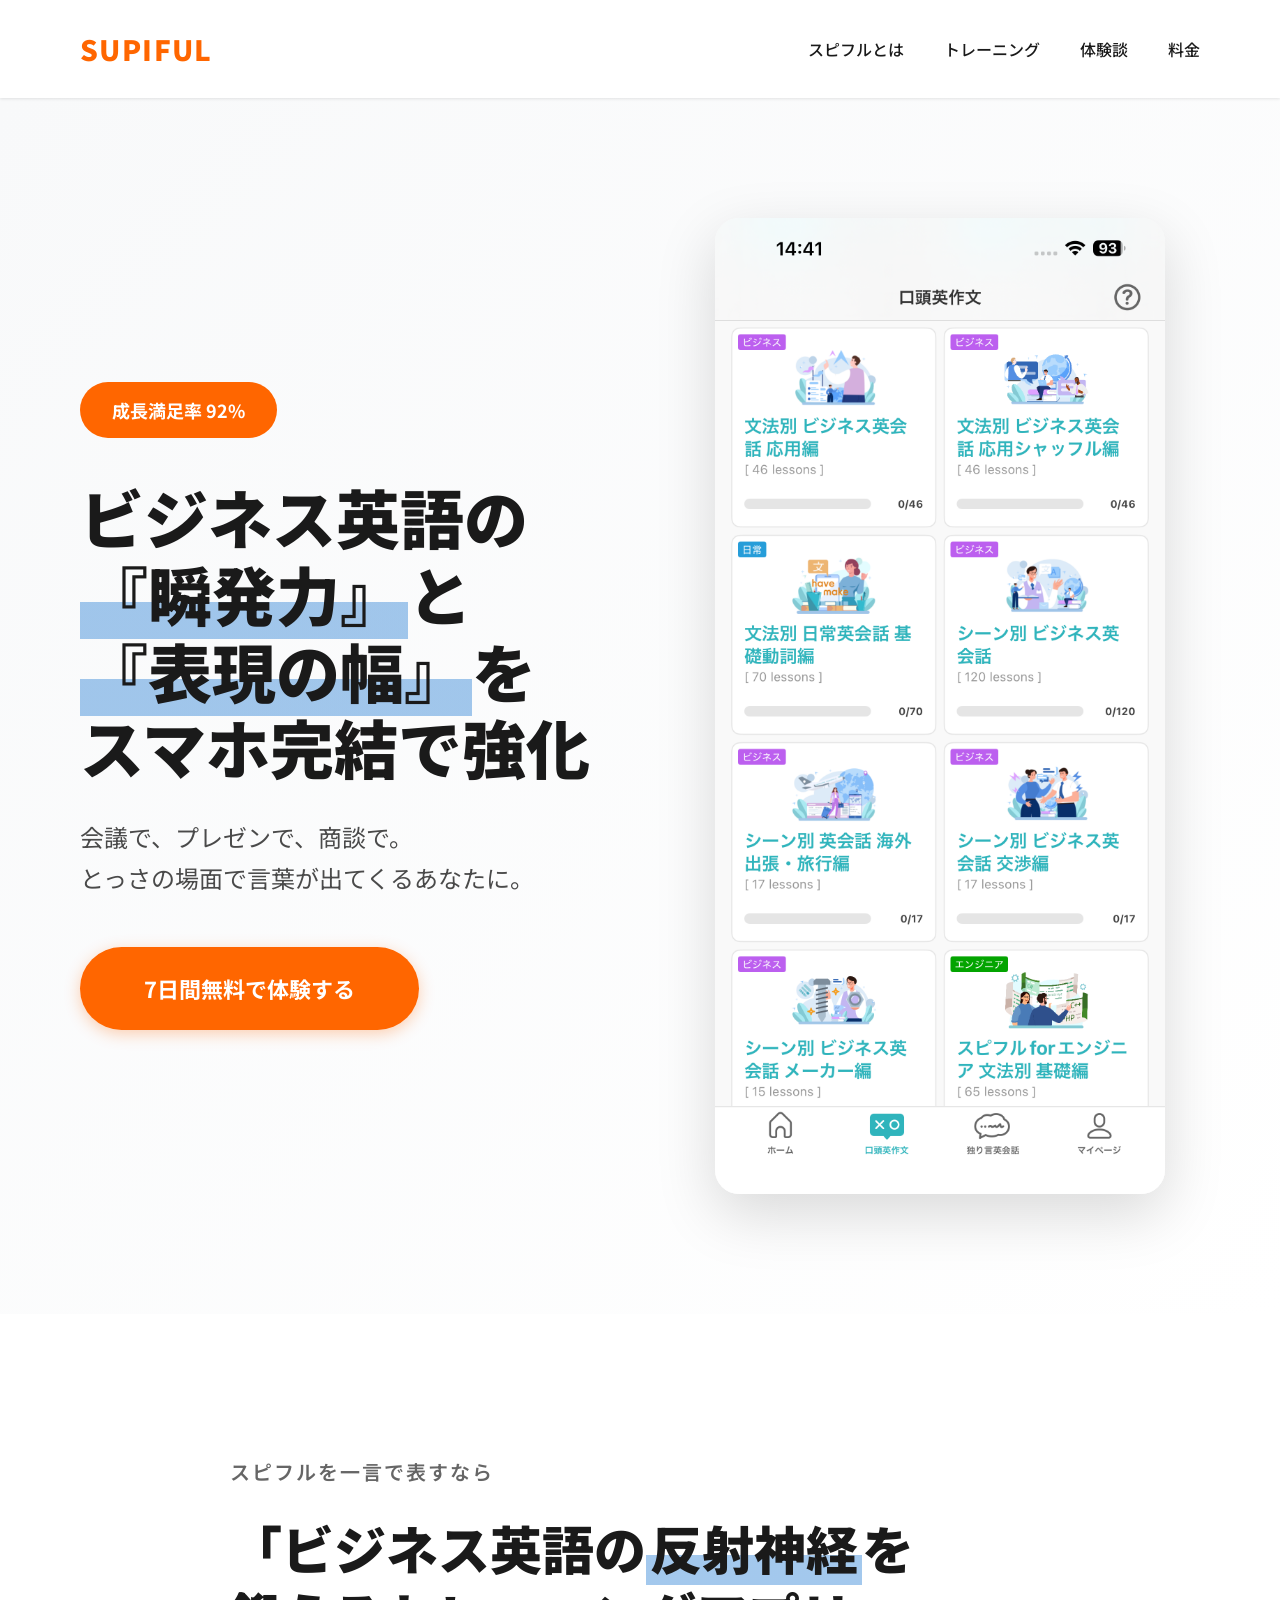
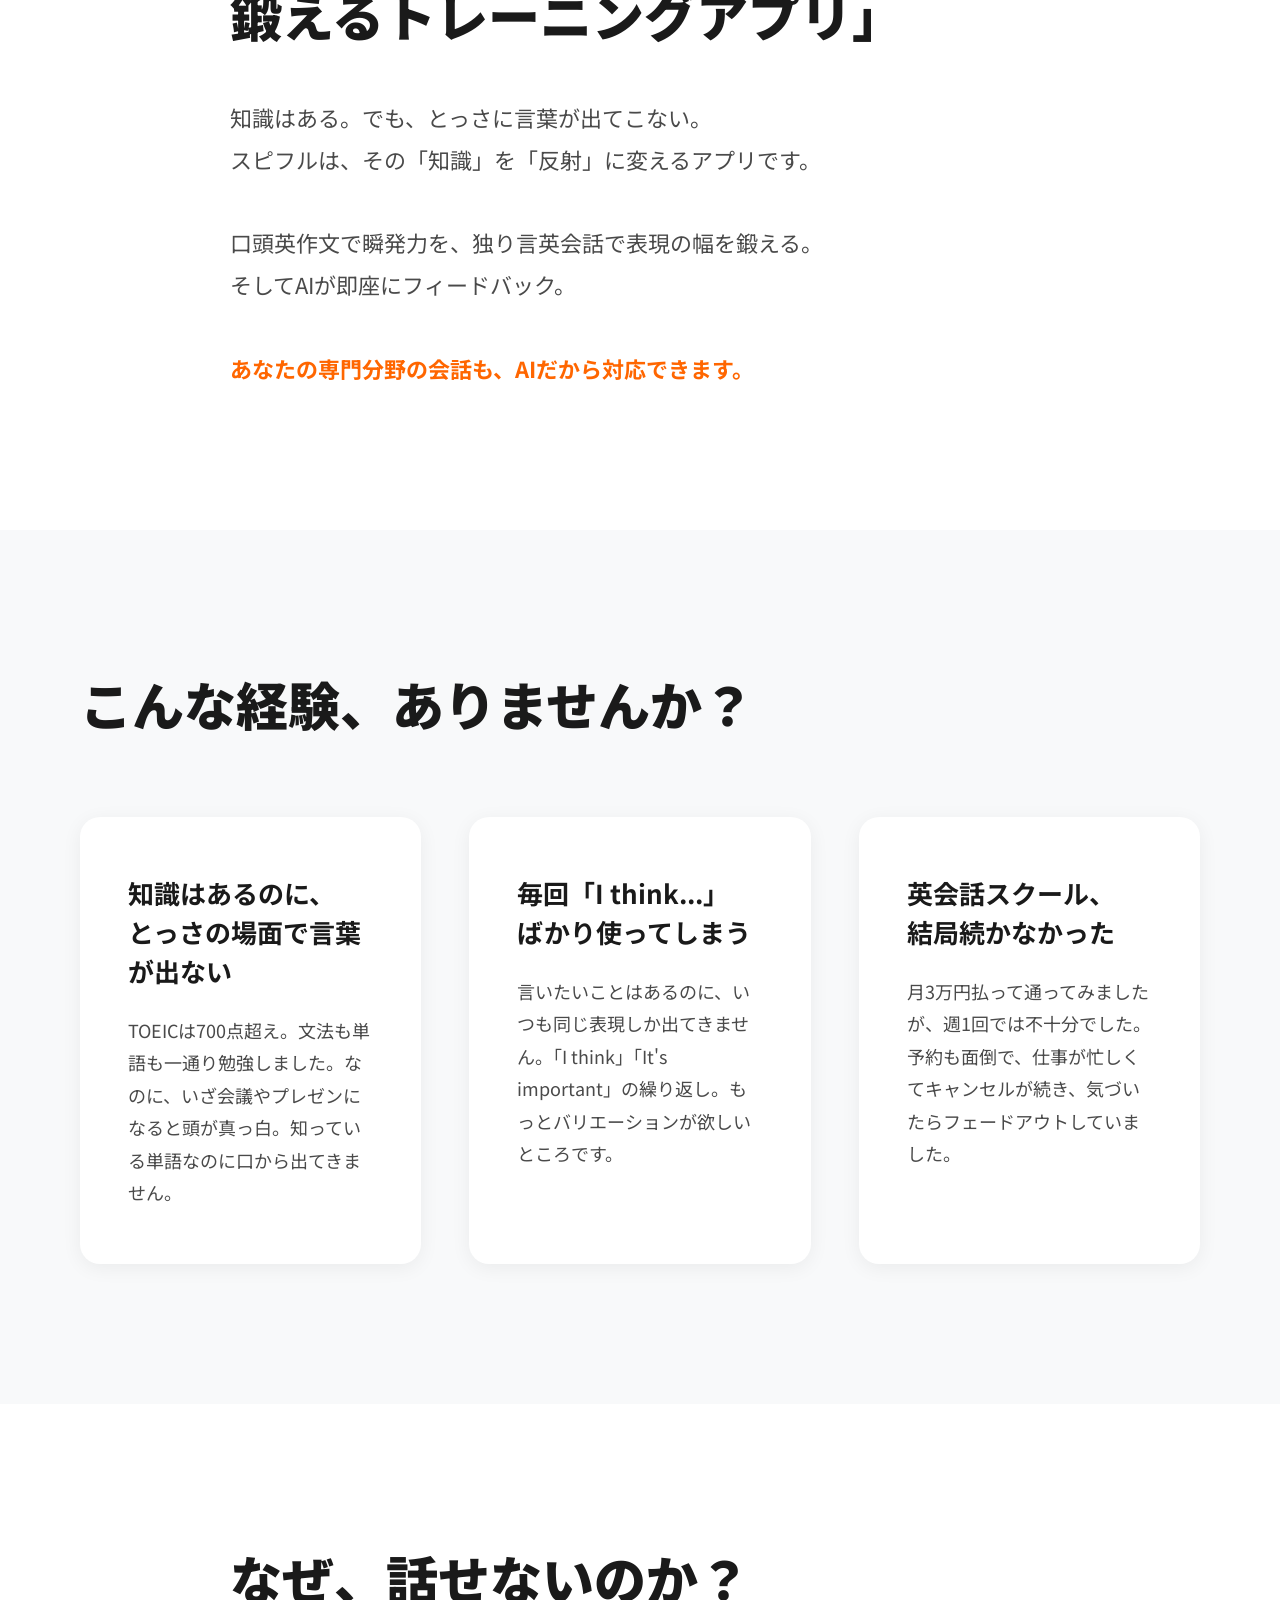
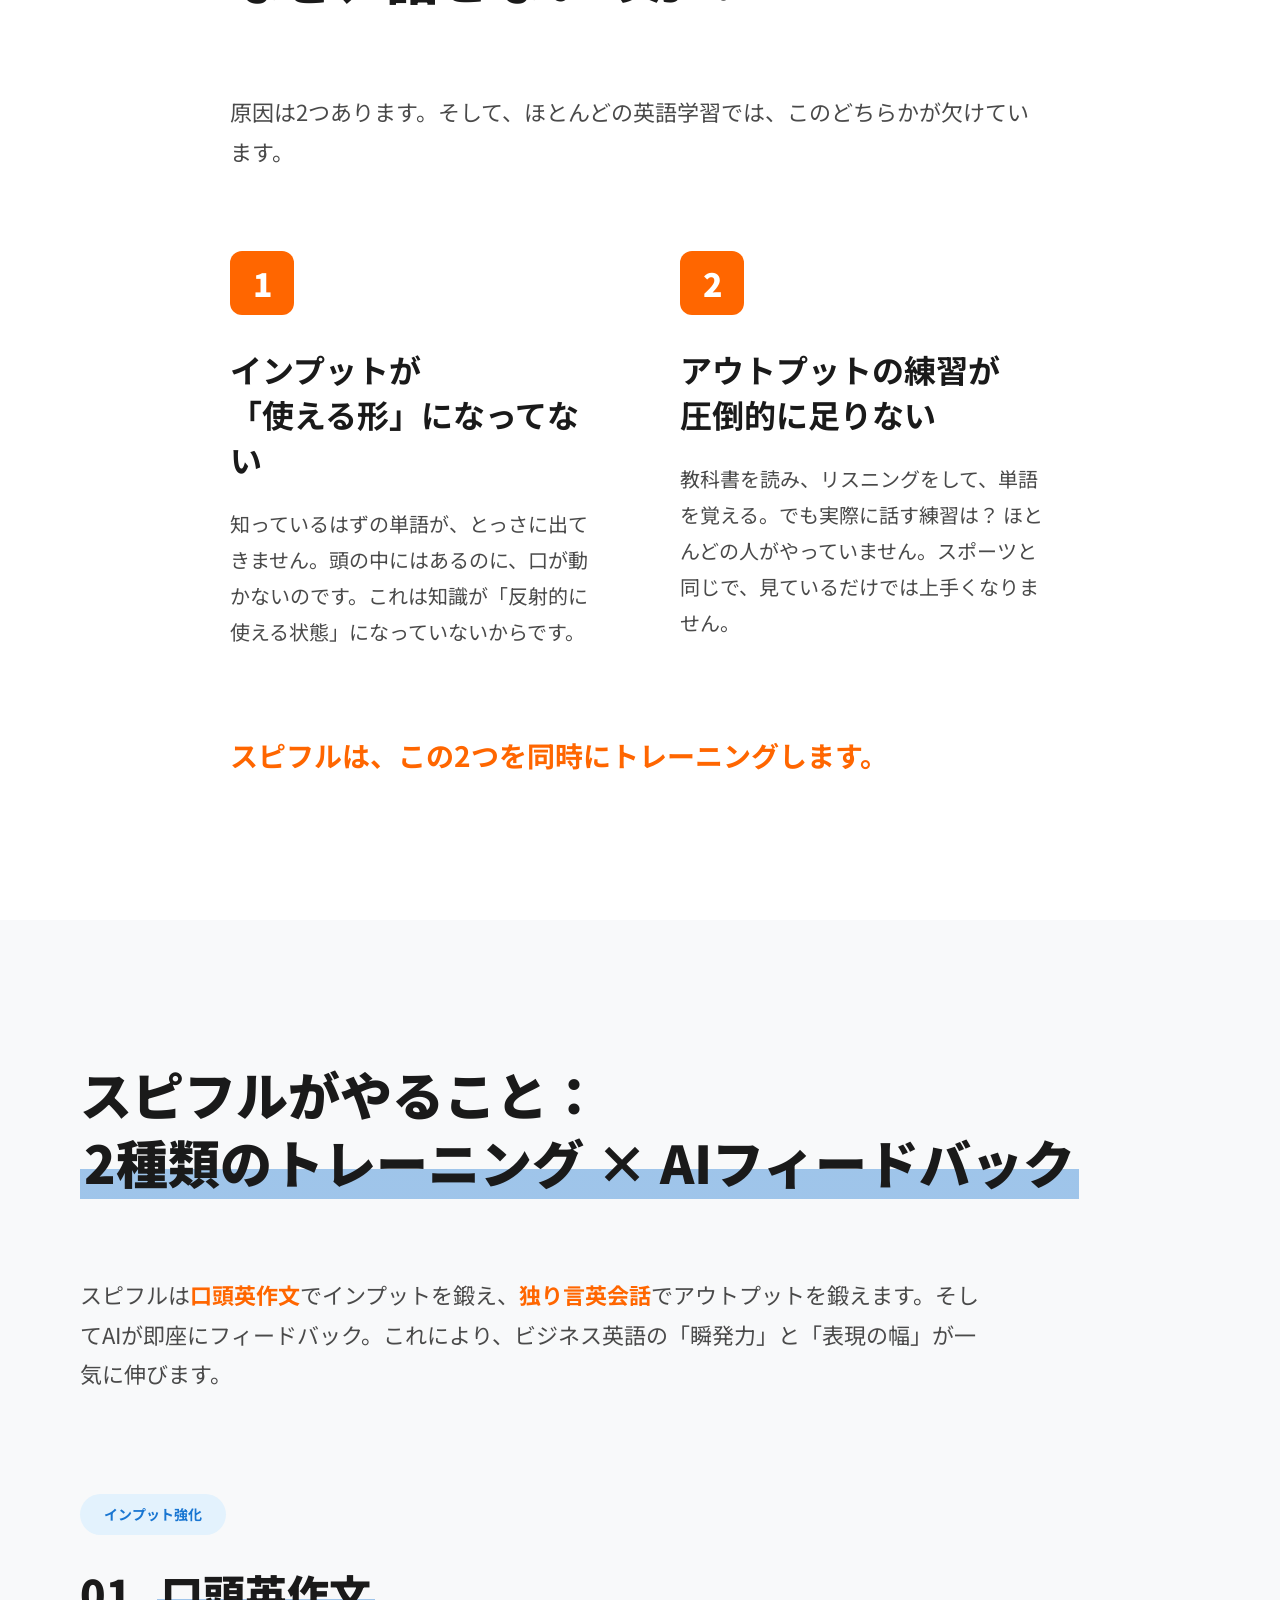
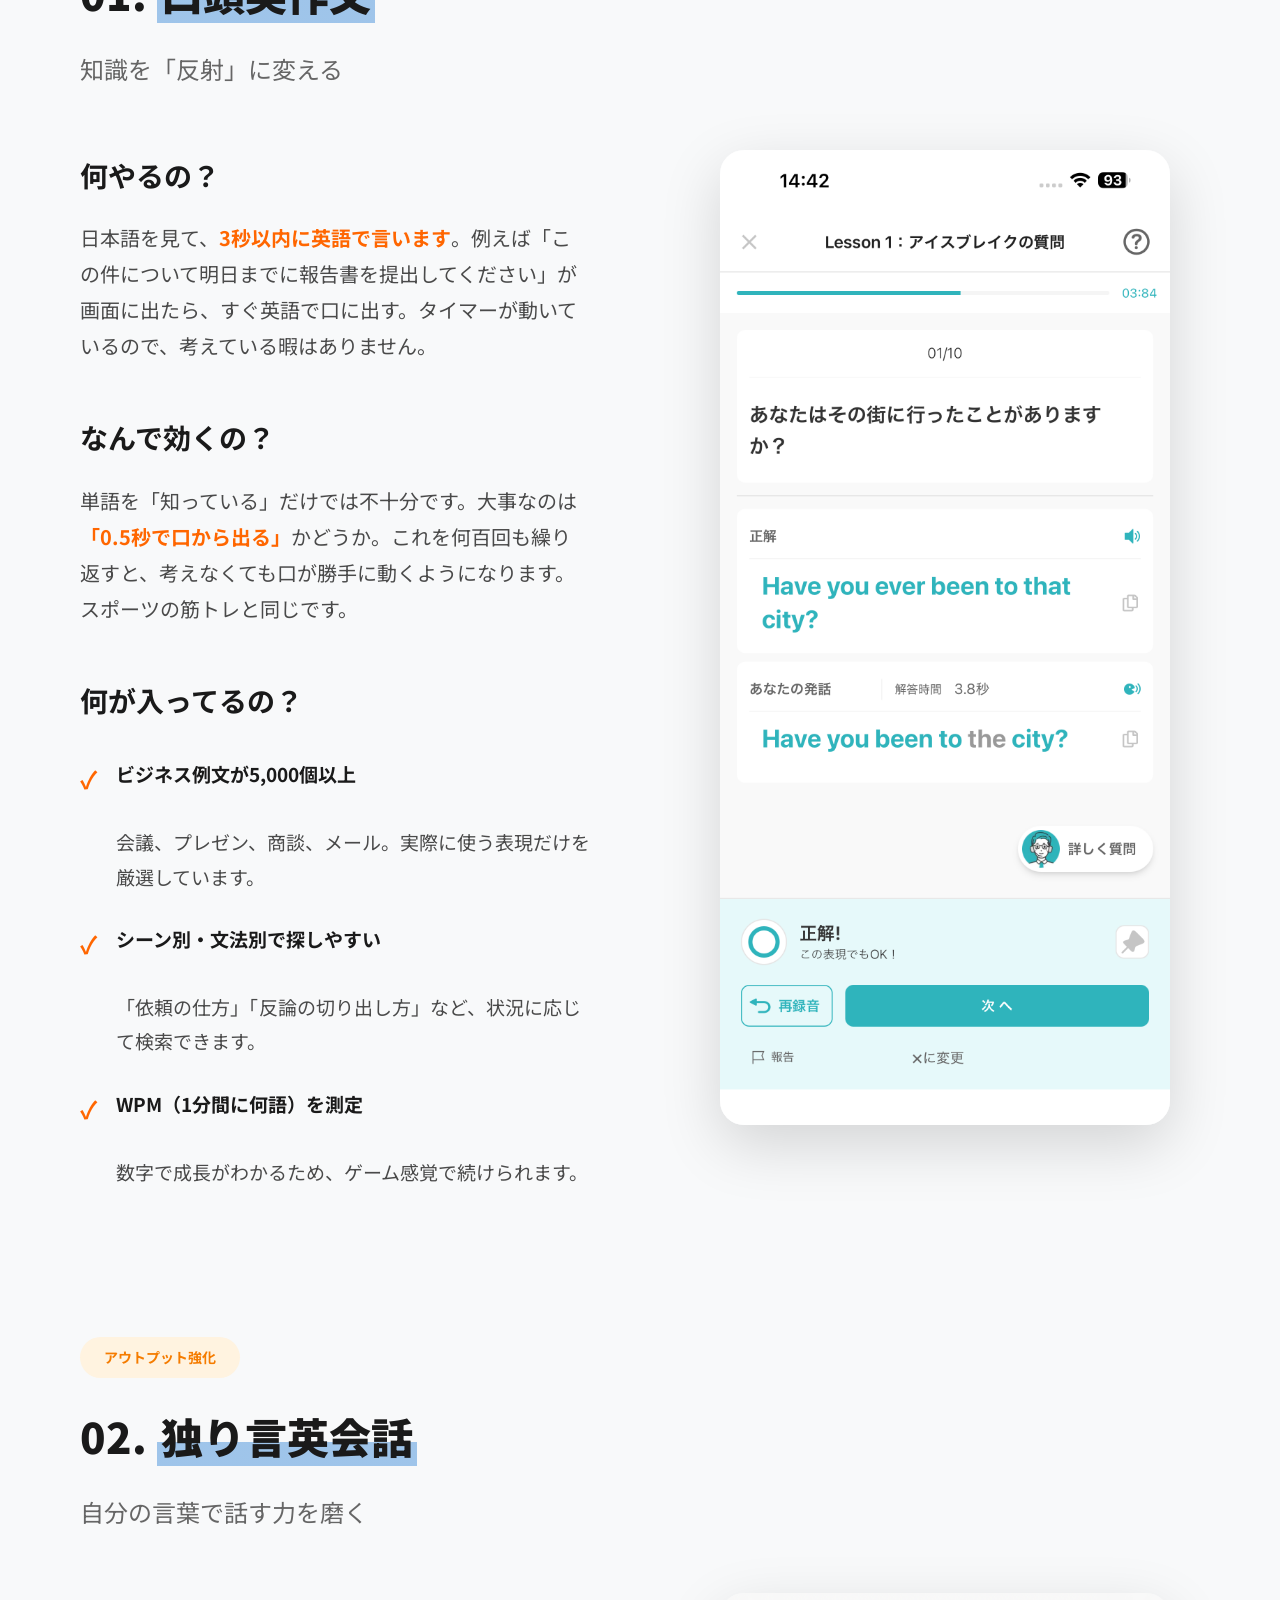
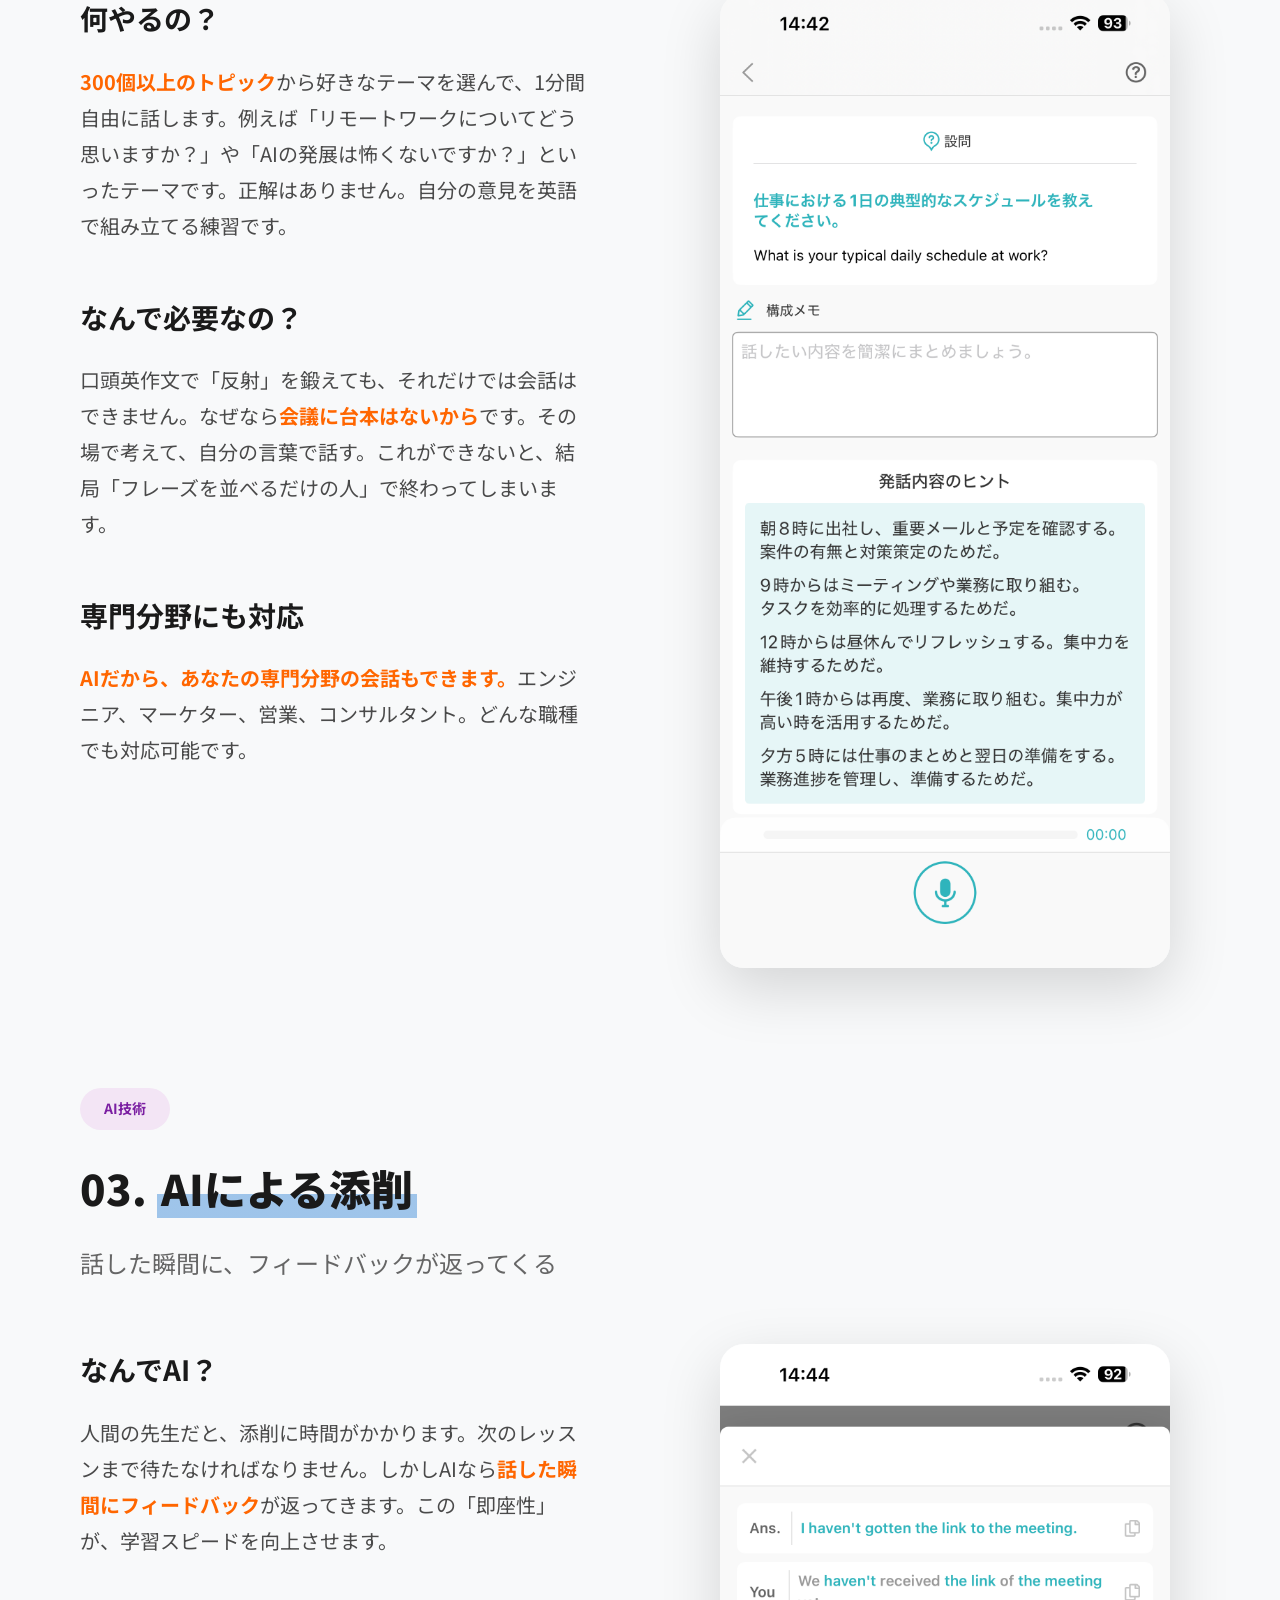
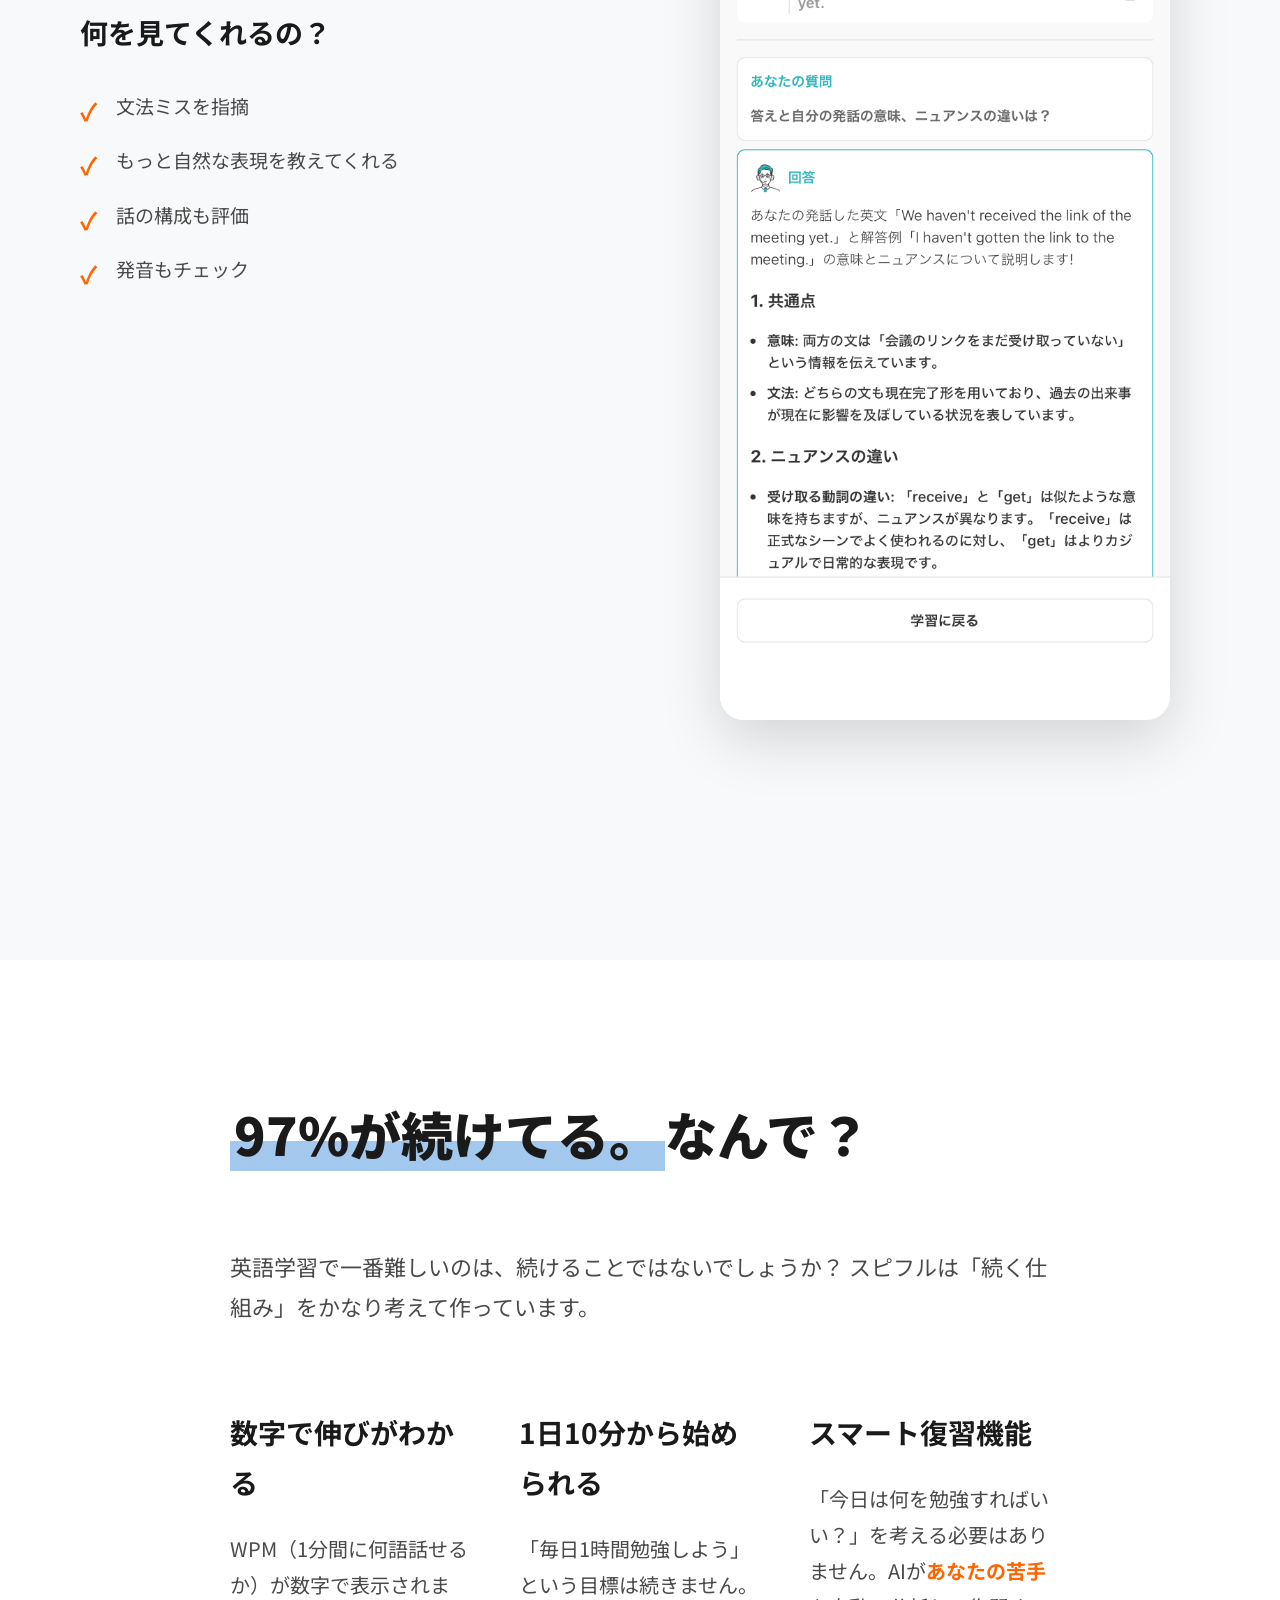
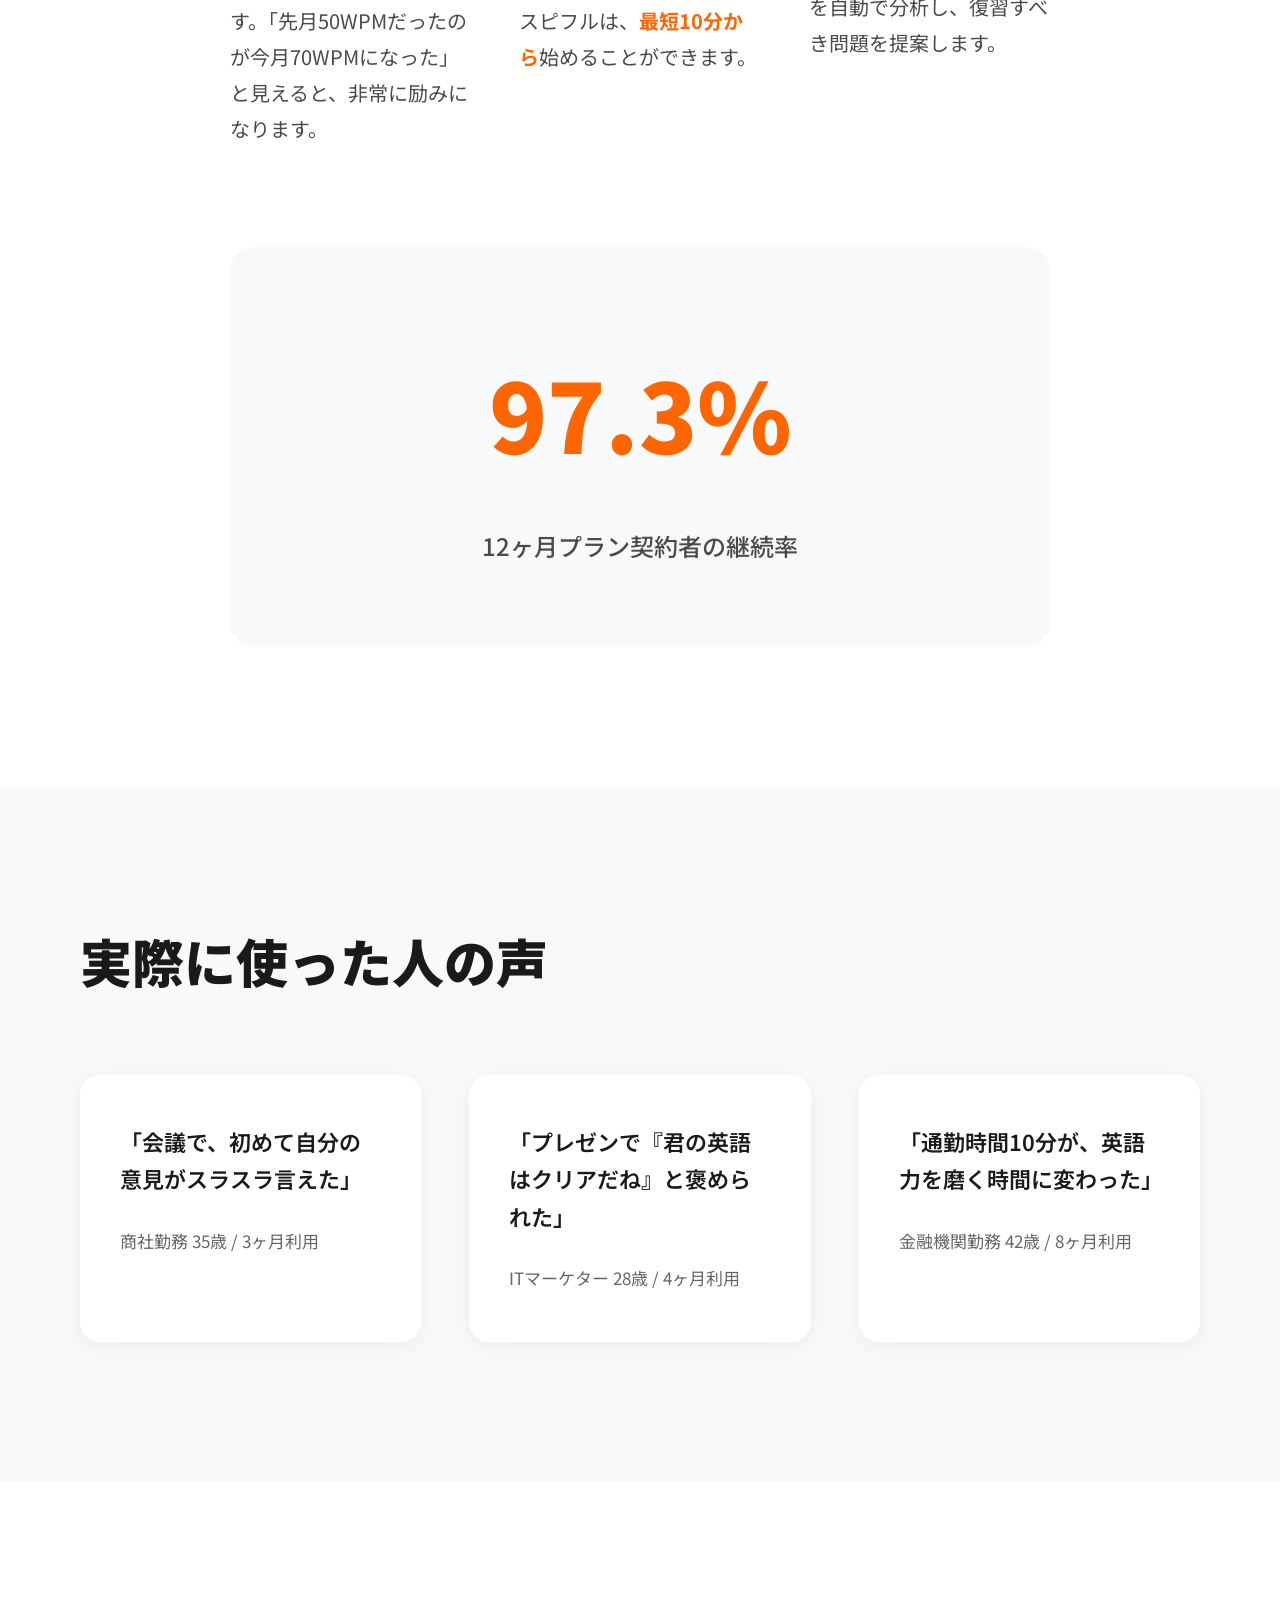
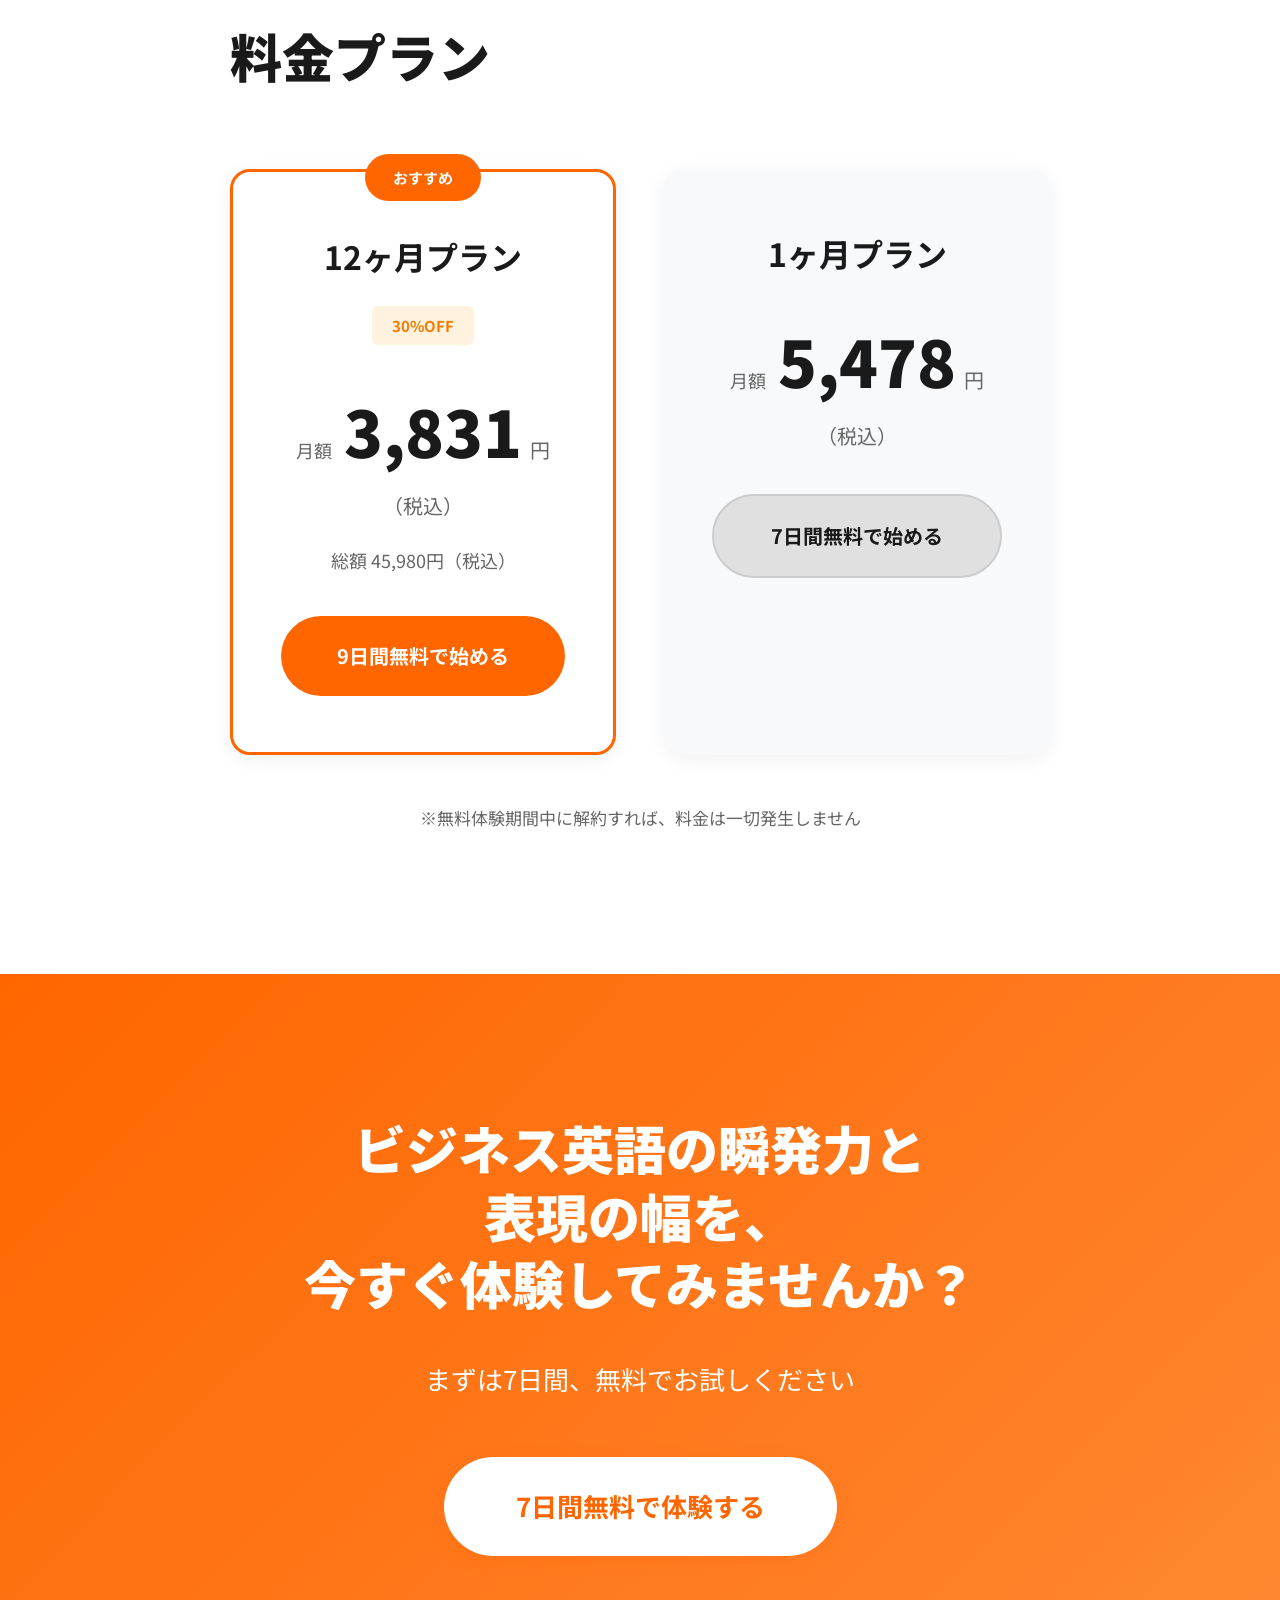
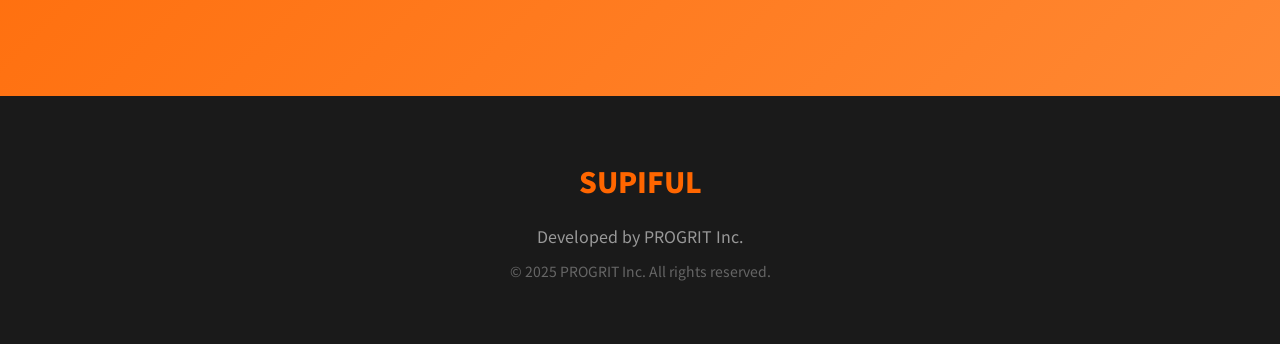
==== commit 8352dee1: "蛍光ペン風ハイライトに変更: 重要なキーワードだけに太い青マーカー - 全ての下線を削除 - 蛍光ペン風スタイル追加（background: linear-gradient） - 重要なキーワードのみ" ====
--- a/index-elsa-style.html
+++ b/index-elsa-style.html
@@ -33,7 +33,7 @@
                 </div>
 
                 <!-- メインキャッチコピー -->
-                <h1 class="hero-title">ビジネス英語の<br>『瞬発力』と『表現の幅』を<br>スマホ完結で強化</h1>
+                <h1 class="hero-title">ビジネス英語の<br><span class="highlight">『瞬発力』</span>と<span class="highlight">『表現の幅』</span>を<br>スマホ完結で強化</h1>
                 <p class="hero-subtitle">会議で、プレゼンで、商談で。<br>とっさの場面で言葉が出てくるあなたに。</p>
 
                 <!-- CTA -->
@@ -51,7 +51,7 @@
     <section id="about" class="oneline-section">
         <div class="container-narrow">
             <h2 class="oneline-title">スピフルを一言で表すなら</h2>
-            <p class="oneline-answer">「ビジネス英語の反射神経を<br>鍛えるトレーニングアプリ」</p>
+            <p class="oneline-answer">「ビジネス英語の<span class="highlight">反射神経</span>を<br>鍛えるトレーニングアプリ」</p>
             <p class="oneline-description">
                 知識はある。でも、とっさに言葉が出てこない。<br>
                 スピフルは、その「知識」を「反射」に変えるアプリです。<br>
@@ -116,7 +116,7 @@
     <!-- スピフルの解決策 -->
     <section id="solution" class="solution-section">
         <div class="container">
-            <h2 class="section-title">スピフルがやること：<br>2種類のトレーニング × AIフィードバック</h2>
+            <h2 class="section-title">スピフルがやること：<br><span class="highlight">2種類のトレーニング × AIフィードバック</span></h2>
 
             <p class="solution-intro">スピフルは<strong>口頭英作文</strong>でインプットを鍛え、<strong>独り言英会話</strong>でアウトプットを鍛えます。そしてAIが即座にフィードバック。これにより、ビジネス英語の「瞬発力」と「表現の幅」が一気に伸びます。</p>
 
@@ -124,7 +124,7 @@
             <div class="training-block">
                 <div class="training-header">
                     <div class="training-badge input">インプット強化</div>
-                    <h3 class="training-title">01. 口頭英作文</h3>
+                    <h3 class="training-title">01. <span class="highlight">口頭英作文</span></h3>
                     <p class="training-subtitle">知識を「反射」に変える</p>
                 </div>
 
@@ -156,7 +156,7 @@
             <div class="training-block reverse">
                 <div class="training-header">
                     <div class="training-badge output">アウトプット強化</div>
-                    <h3 class="training-title">02. 独り言英会話</h3>
+                    <h3 class="training-title">02. <span class="highlight">独り言英会話</span></h3>
                     <p class="training-subtitle">自分の言葉で話す力を磨く</p>
                 </div>
 
@@ -184,7 +184,7 @@
             <div class="ai-block">
                 <div class="ai-header">
                     <div class="training-badge ai">AI技術</div>
-                    <h3 class="training-title">03. AIによる添削</h3>
+                    <h3 class="training-title">03. <span class="highlight">AIによる添削</span></h3>
                     <p class="training-subtitle">話した瞬間に、フィードバックが返ってくる</p>
                 </div>
 
@@ -215,7 +215,7 @@
     <!-- 継続できる理由 -->
     <section class="retention-section">
         <div class="container-narrow">
-            <h2 class="section-title">97%が続けてる。なんで？</h2>
+            <h2 class="section-title"><span class="highlight">97%が続けてる。</span>なんで？</h2>
 
             <p class="retention-intro">英語学習で一番難しいのは、続けることではないでしょうか？ スピフルは「続く仕組み」をかなり考えて作っています。</p>
 
--- a/style-elsa.css
+++ b/style-elsa.css
@@ -770,6 +770,15 @@
 }
 
 /* ==========================================
+   蛍光ペン風ハイライト
+   ========================================== */
+.highlight {
+    background: linear-gradient(transparent 60%, rgba(25, 118, 210, 0.4) 60%);
+    padding: 0 4px;
+    font-weight: 900;
+}
+
+/* ==========================================
    フッター
    ========================================== */
 .footer {
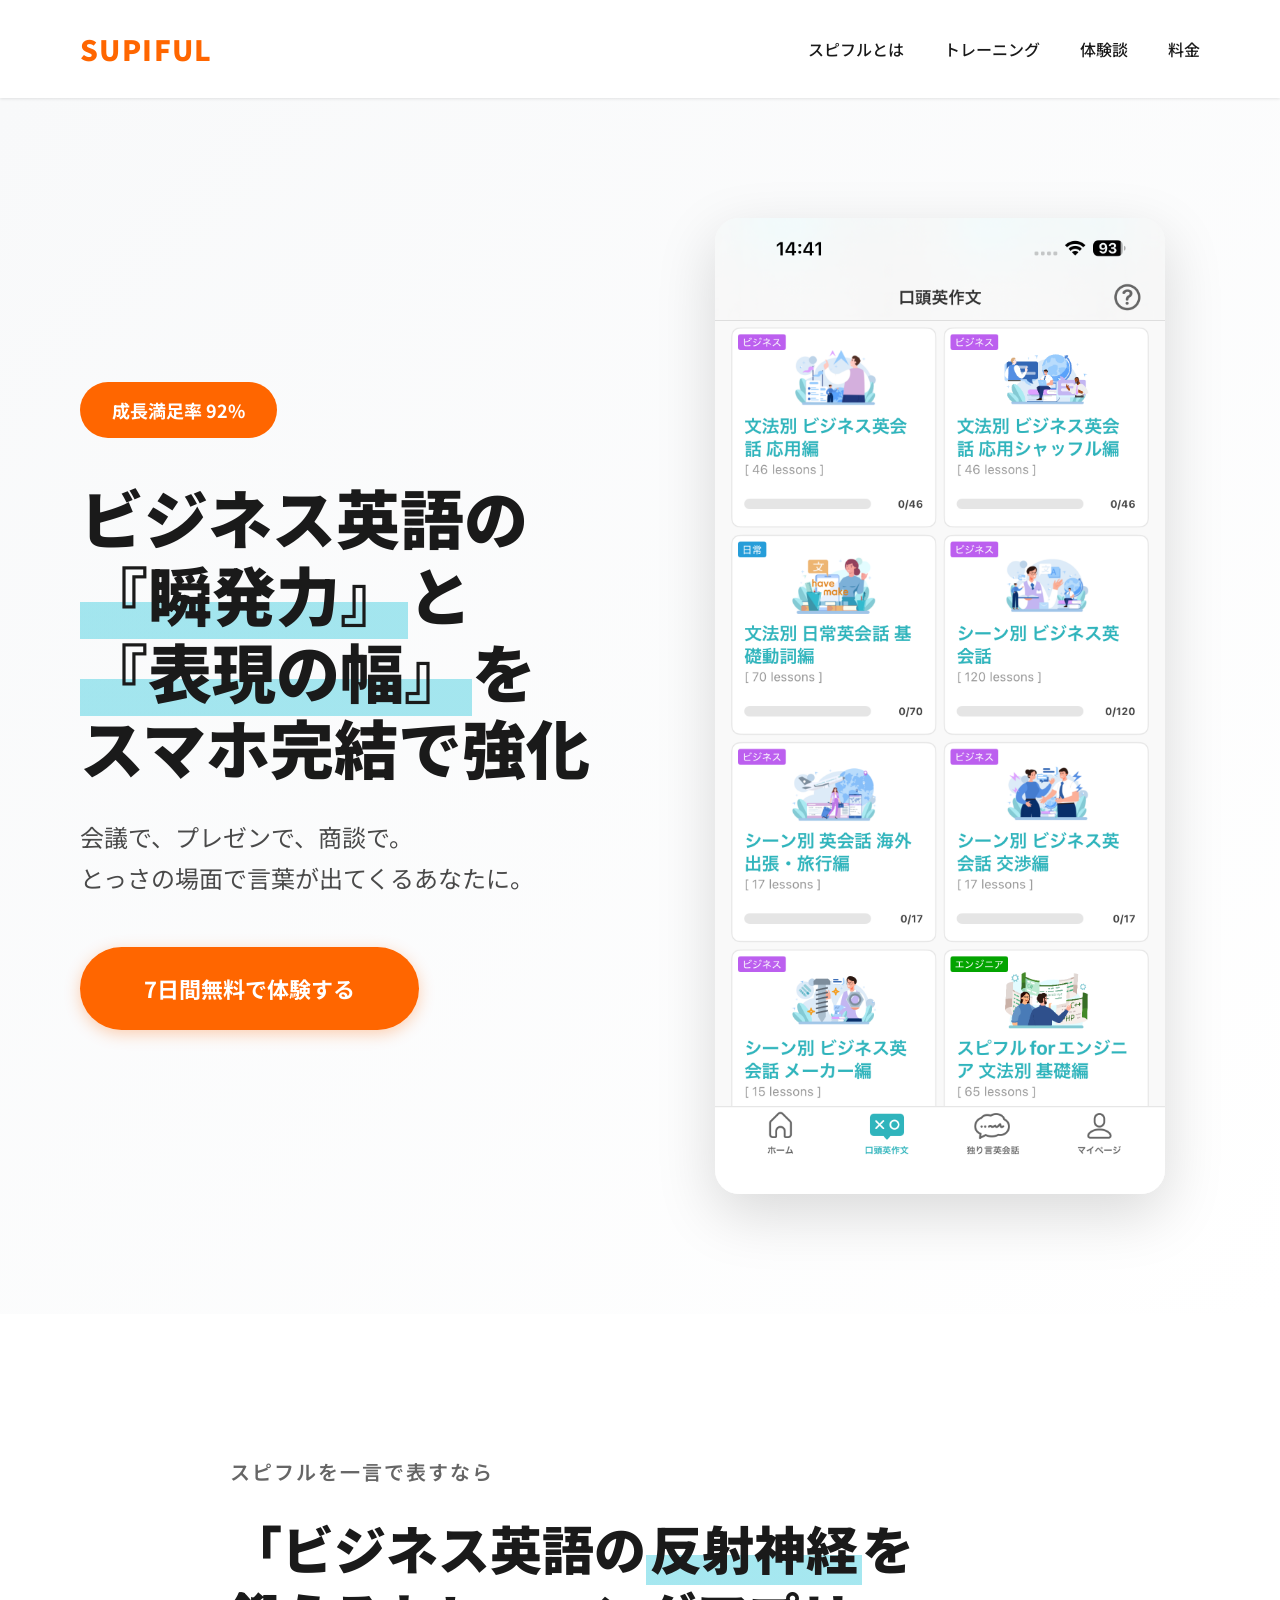
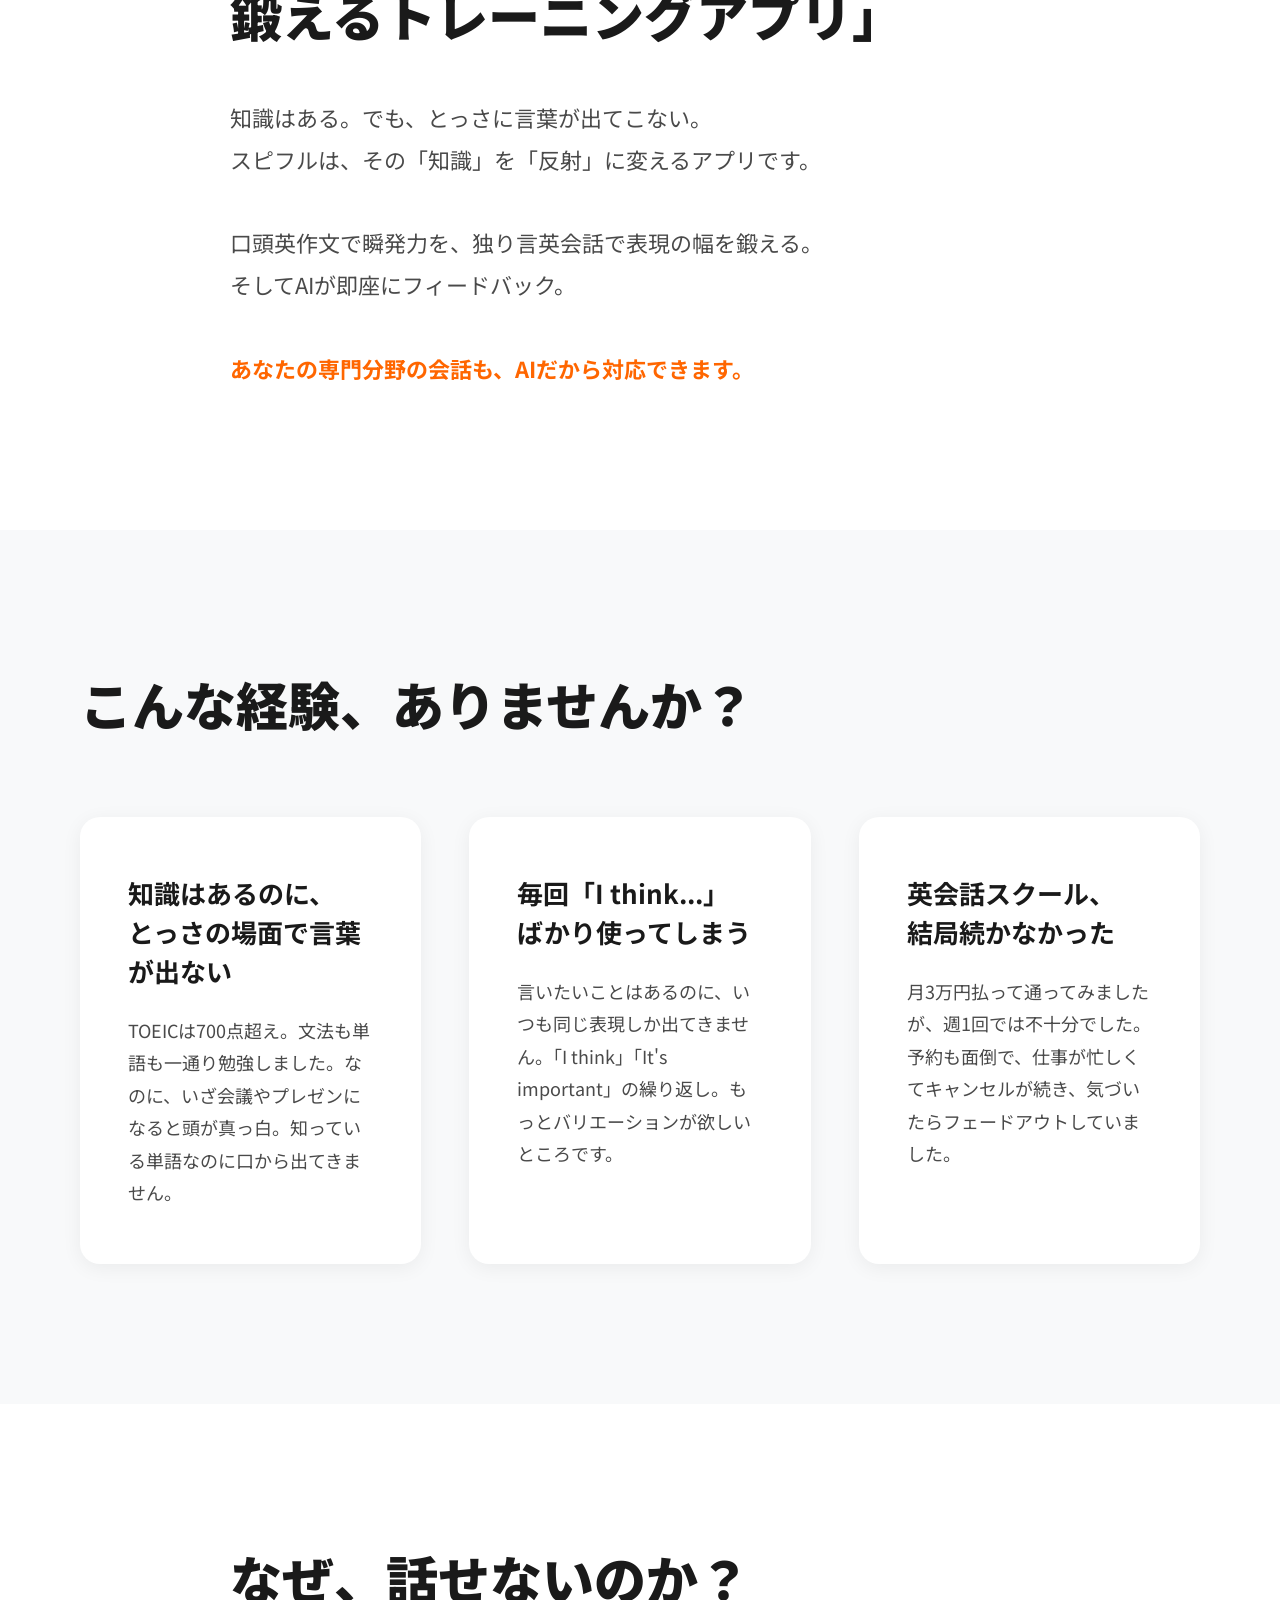
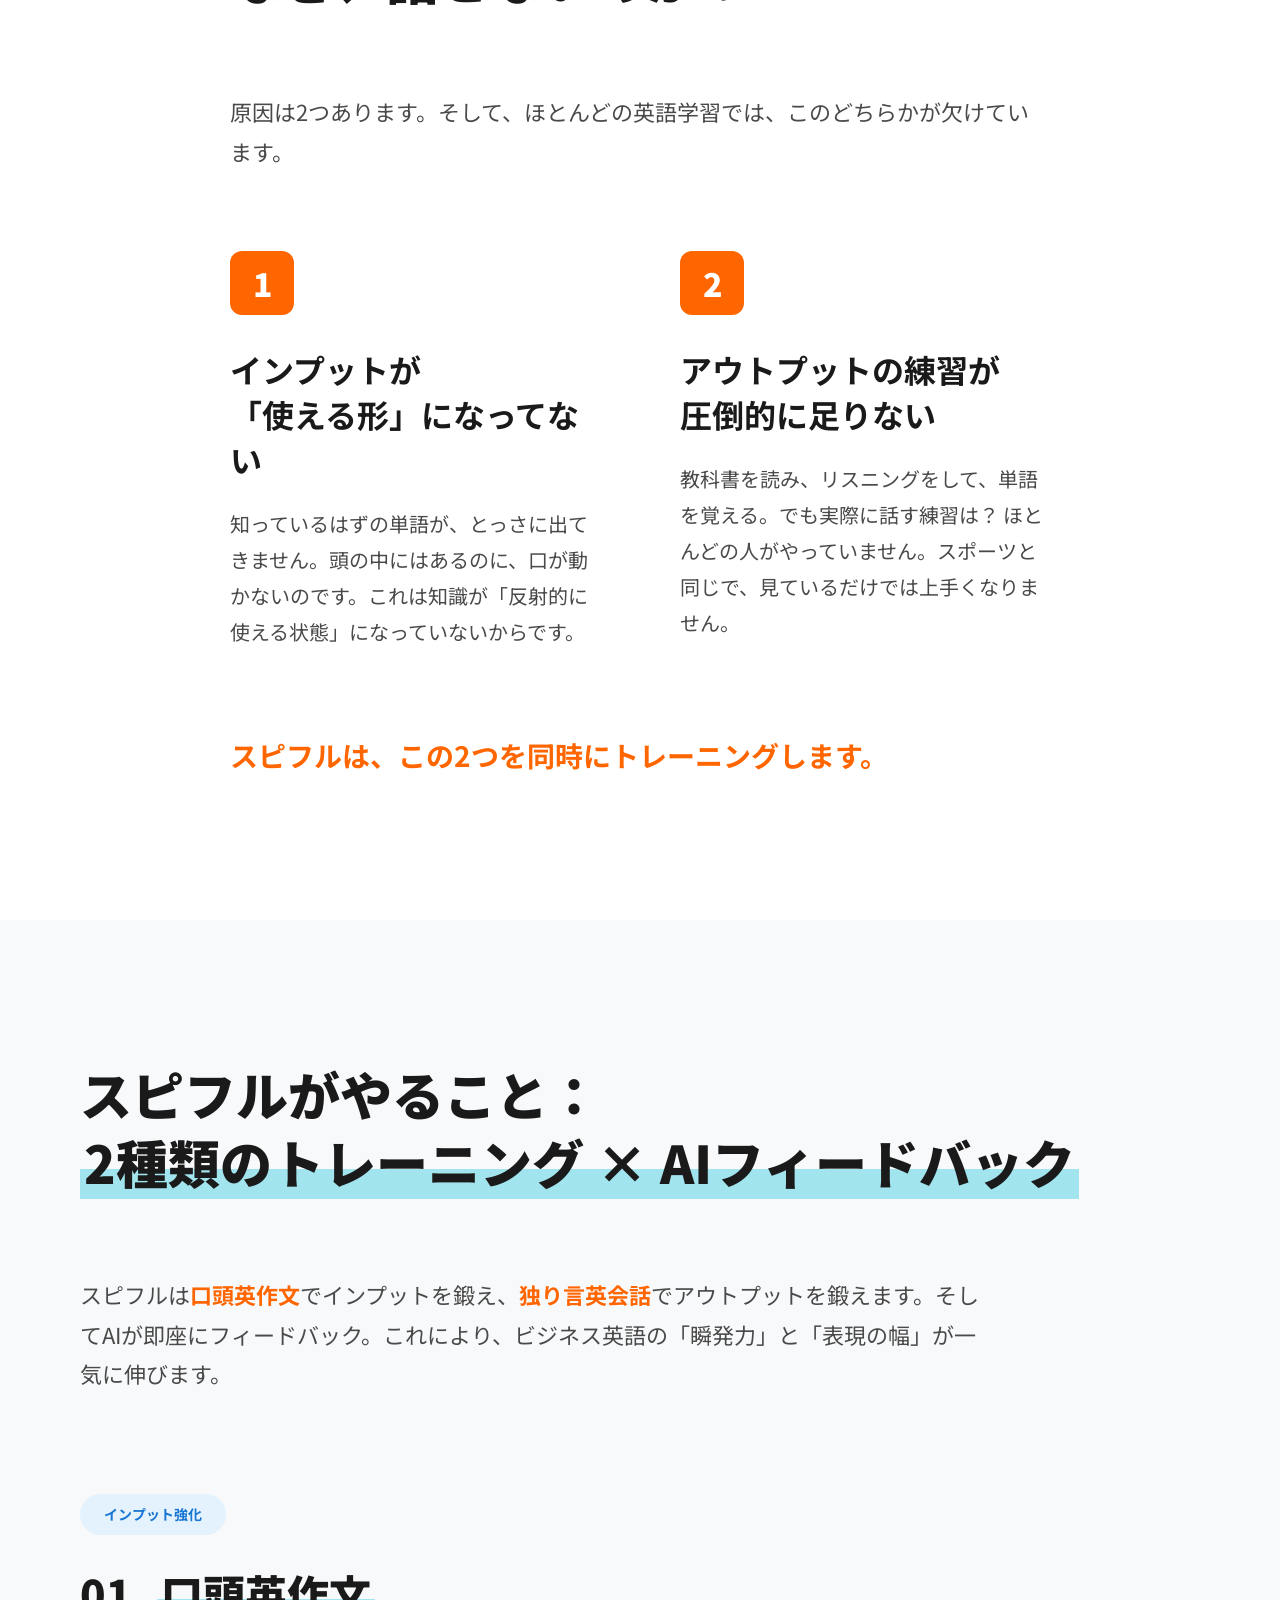
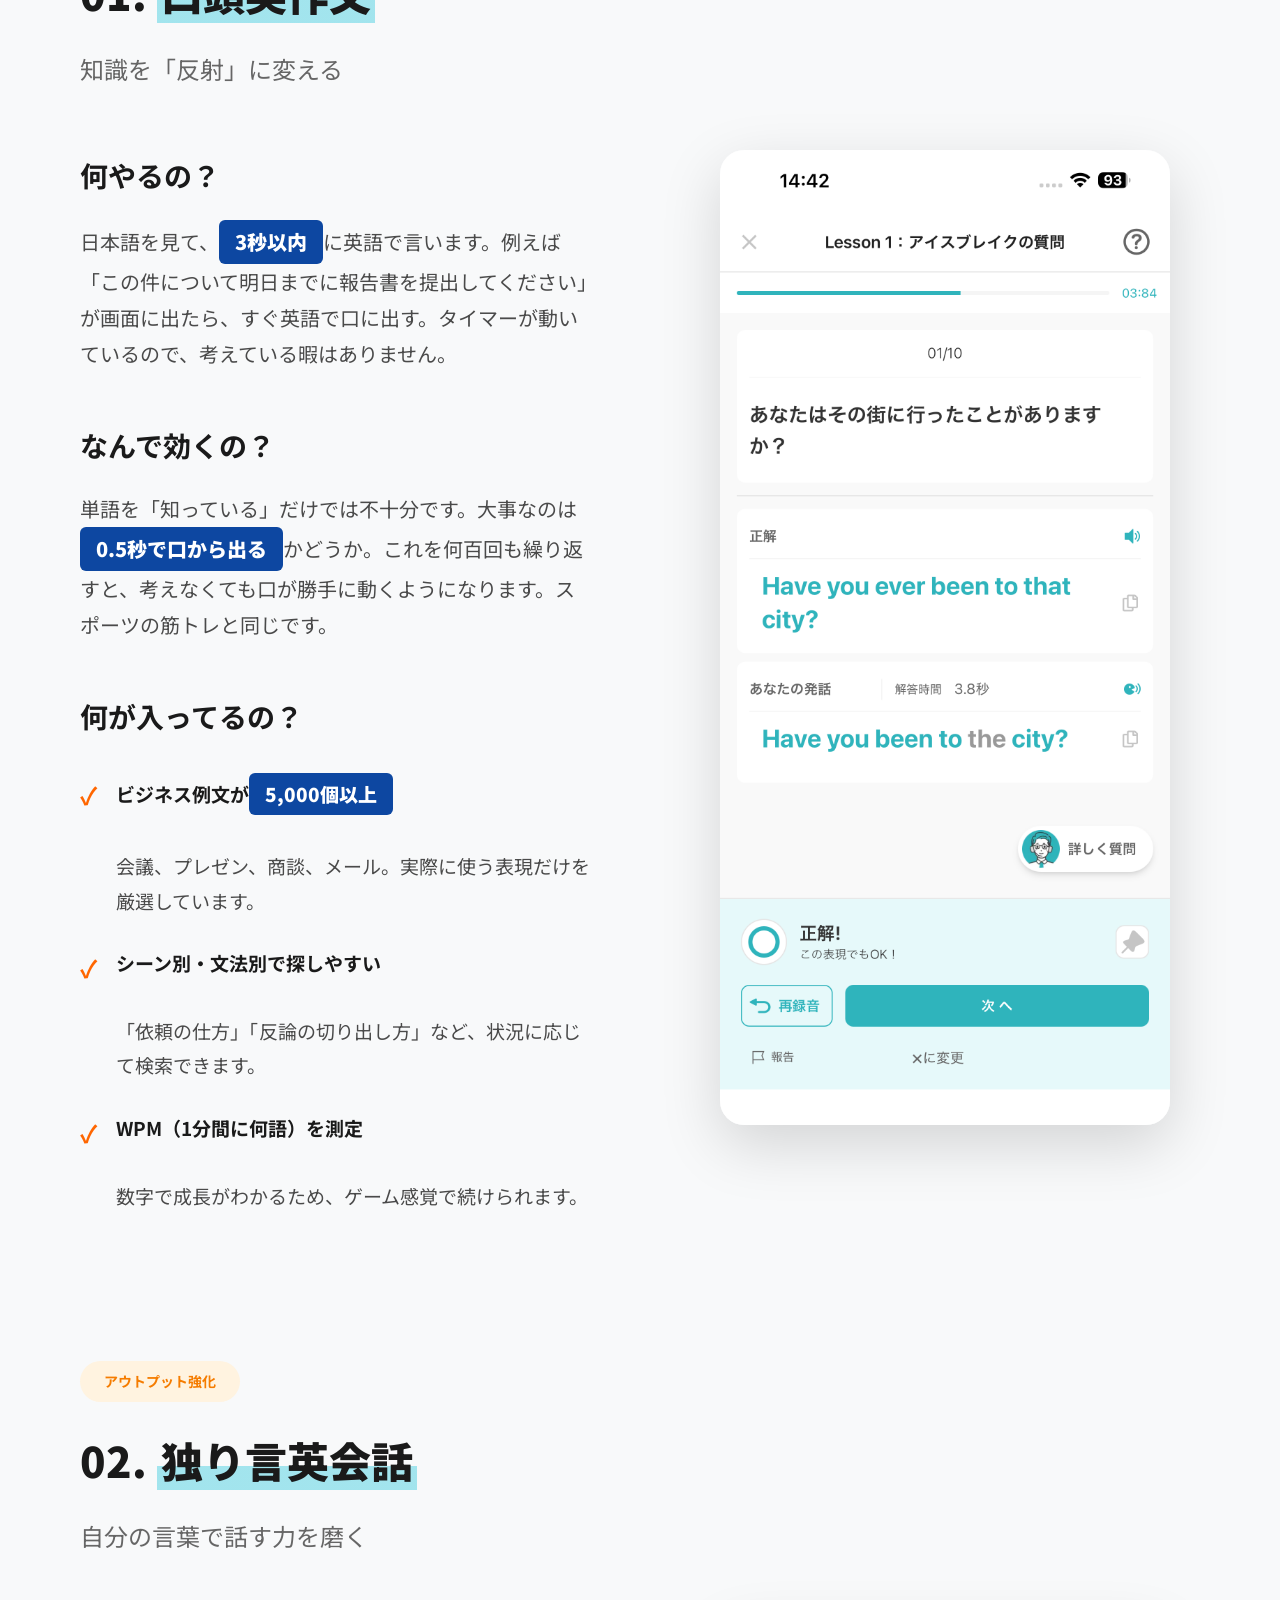
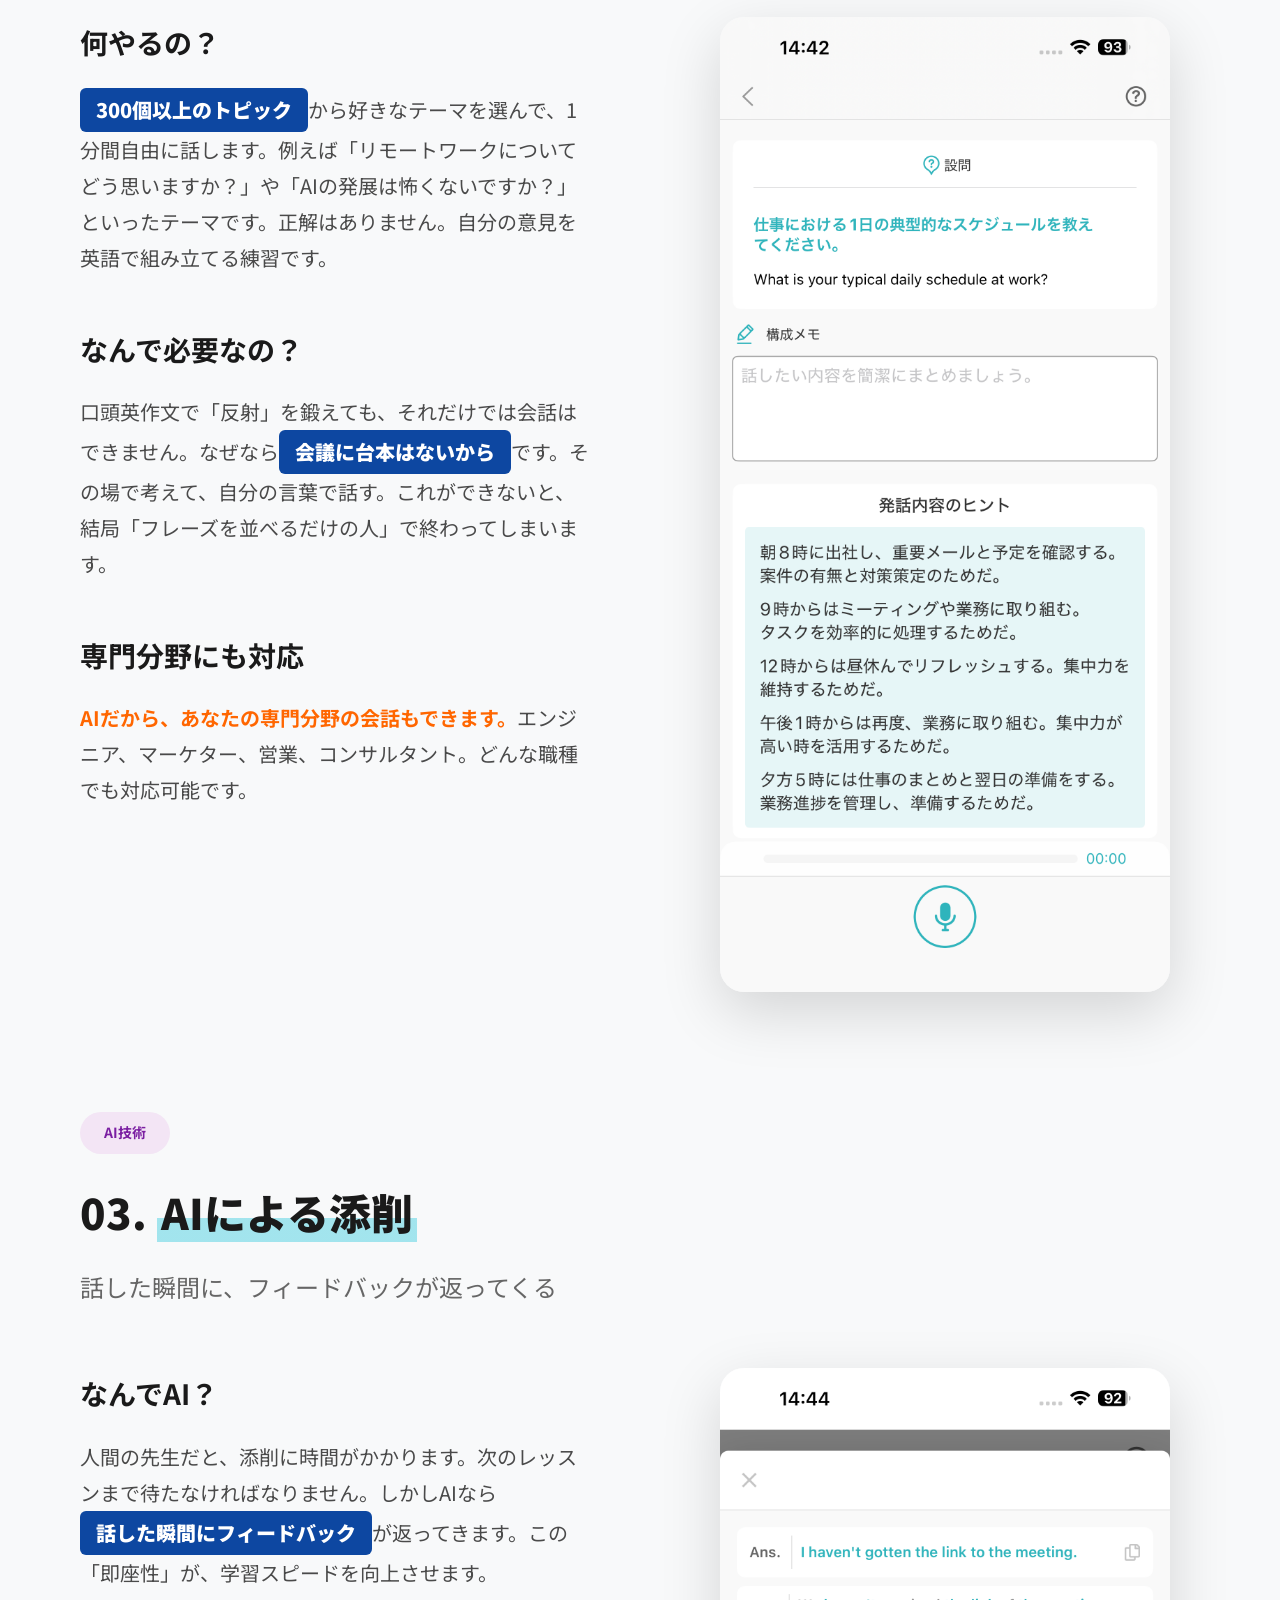
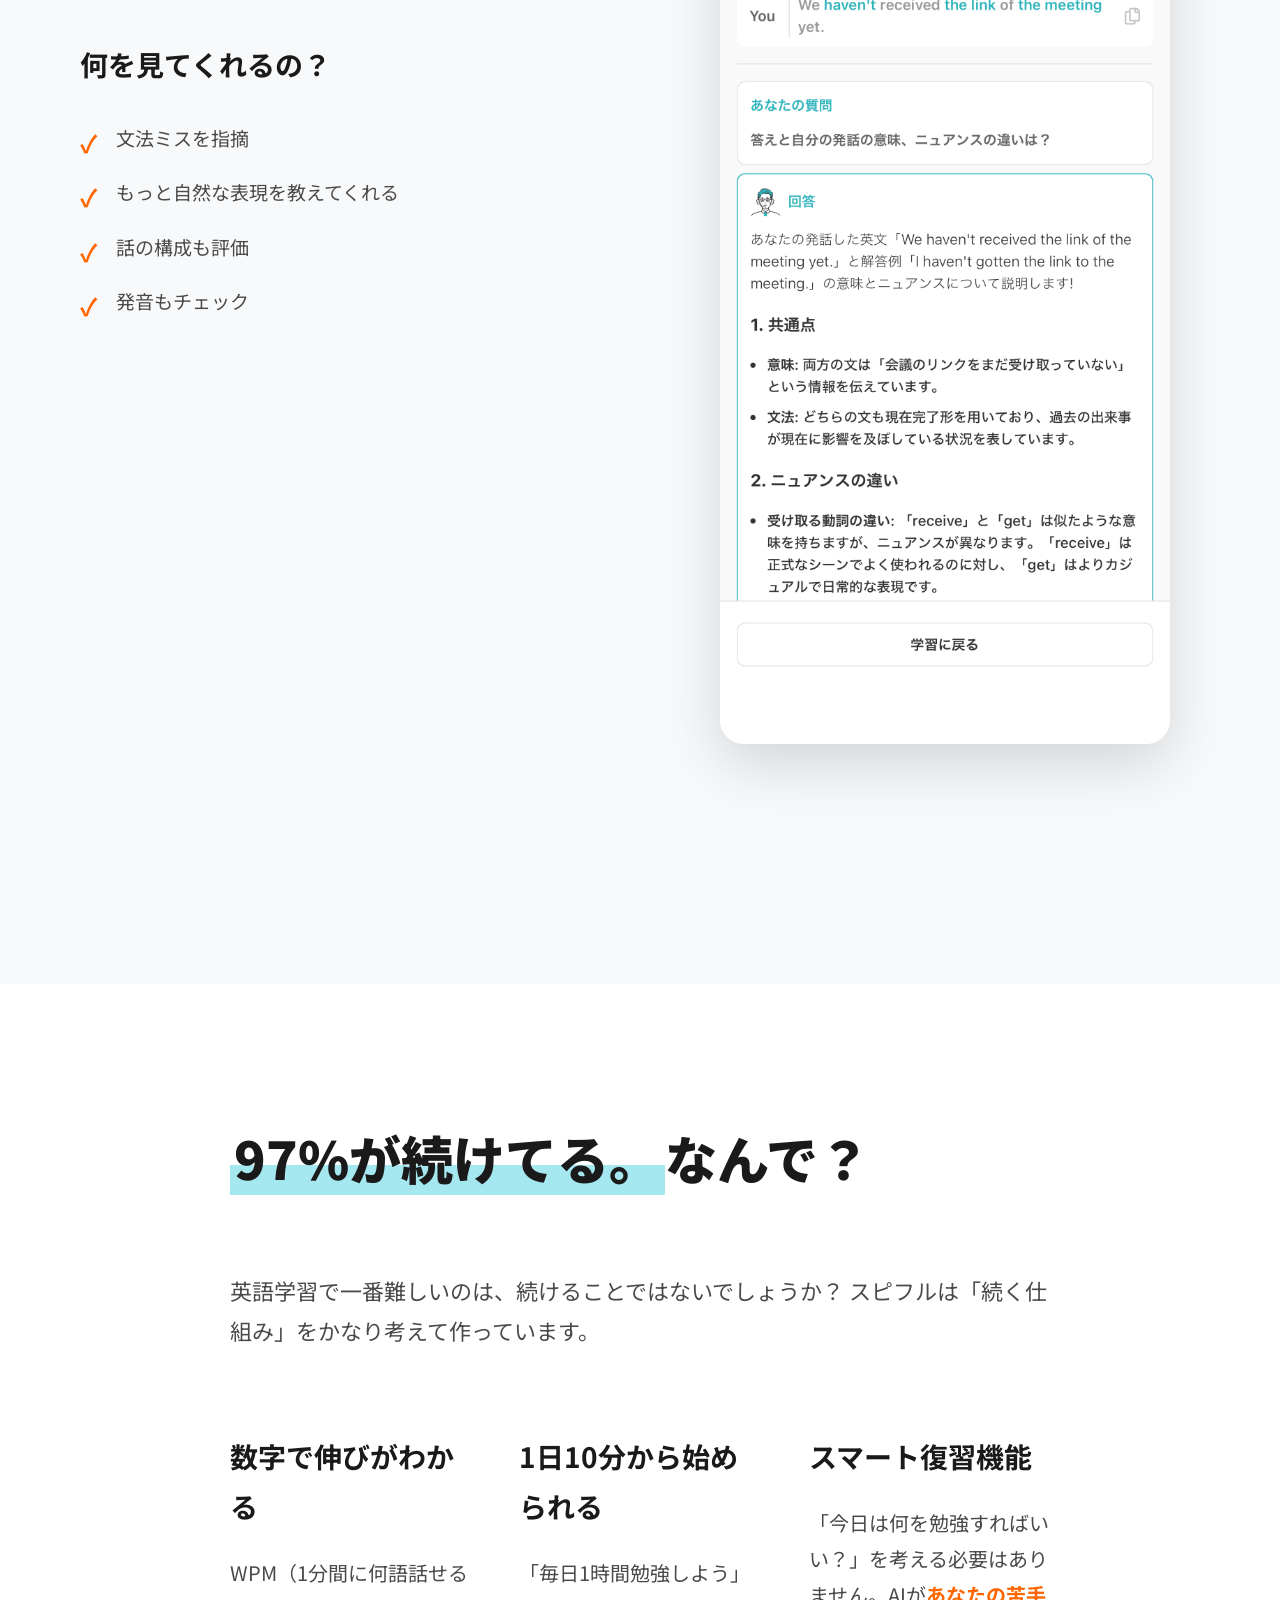
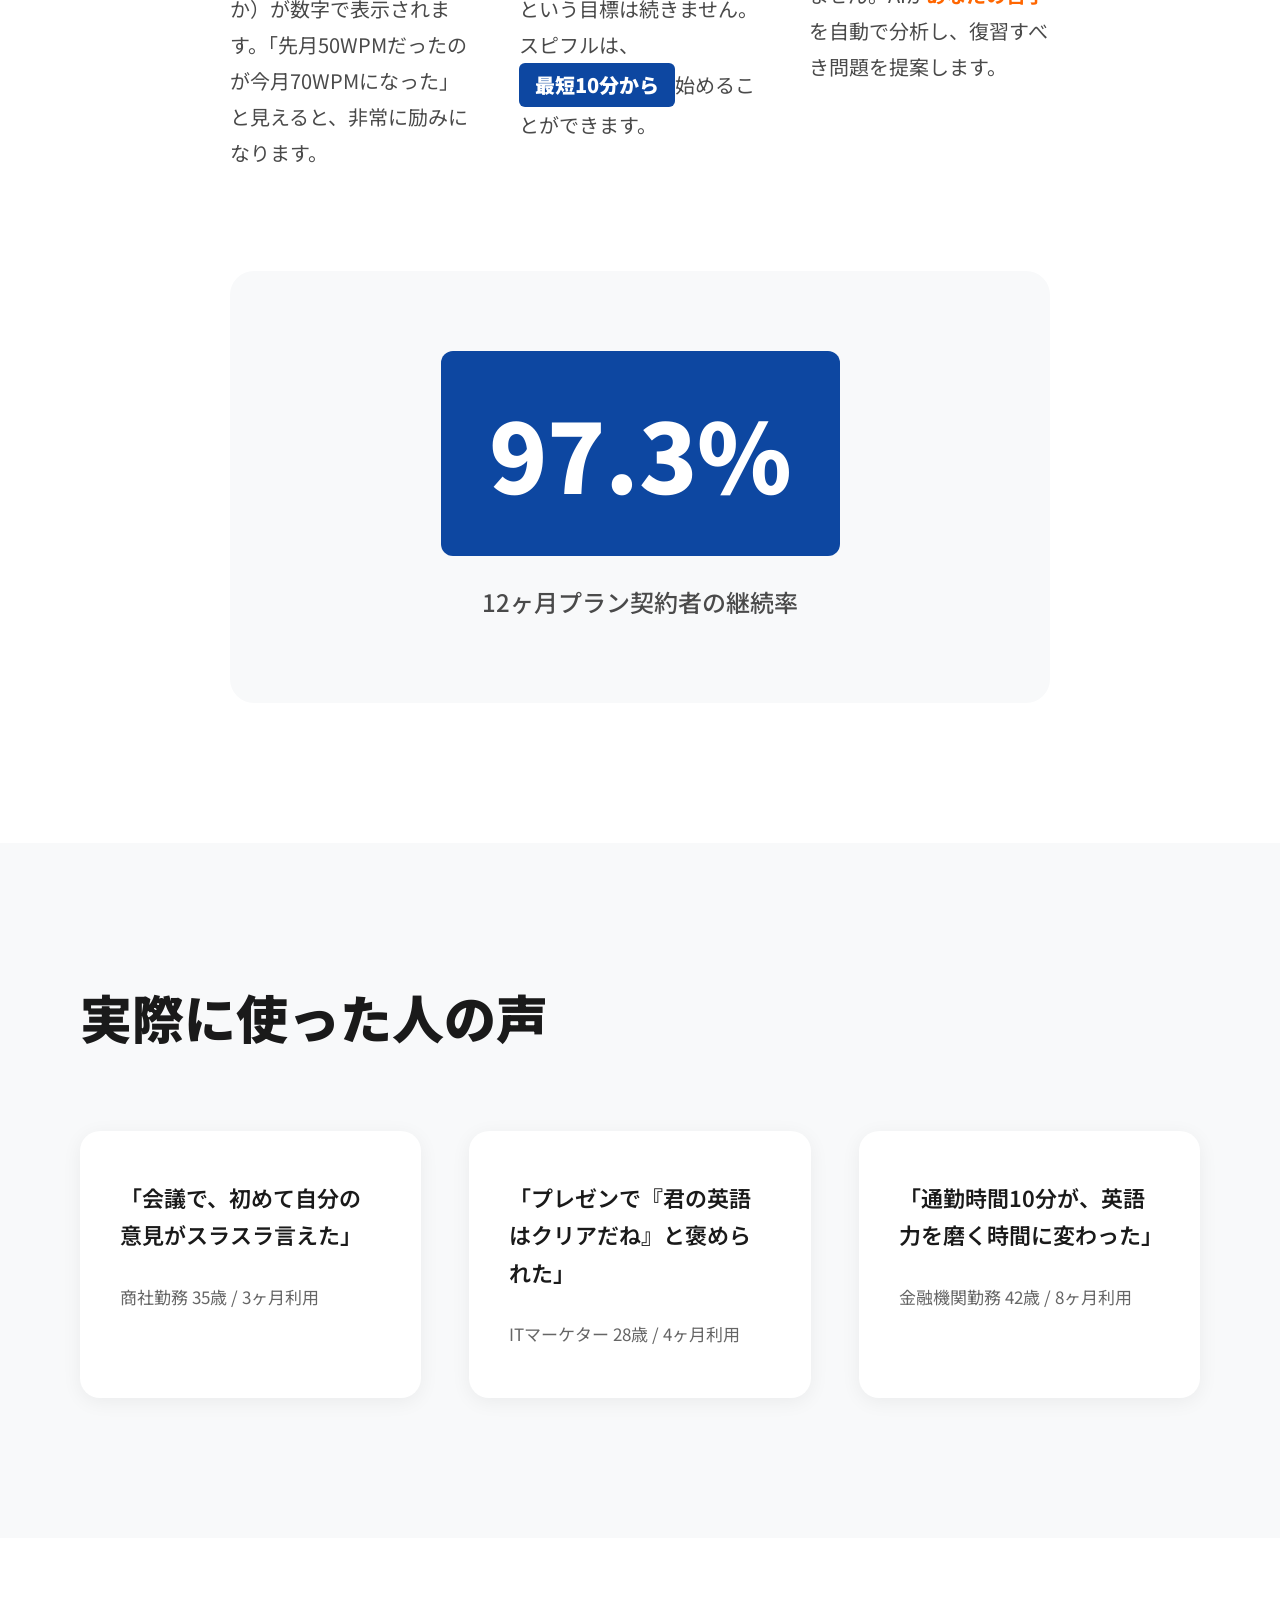
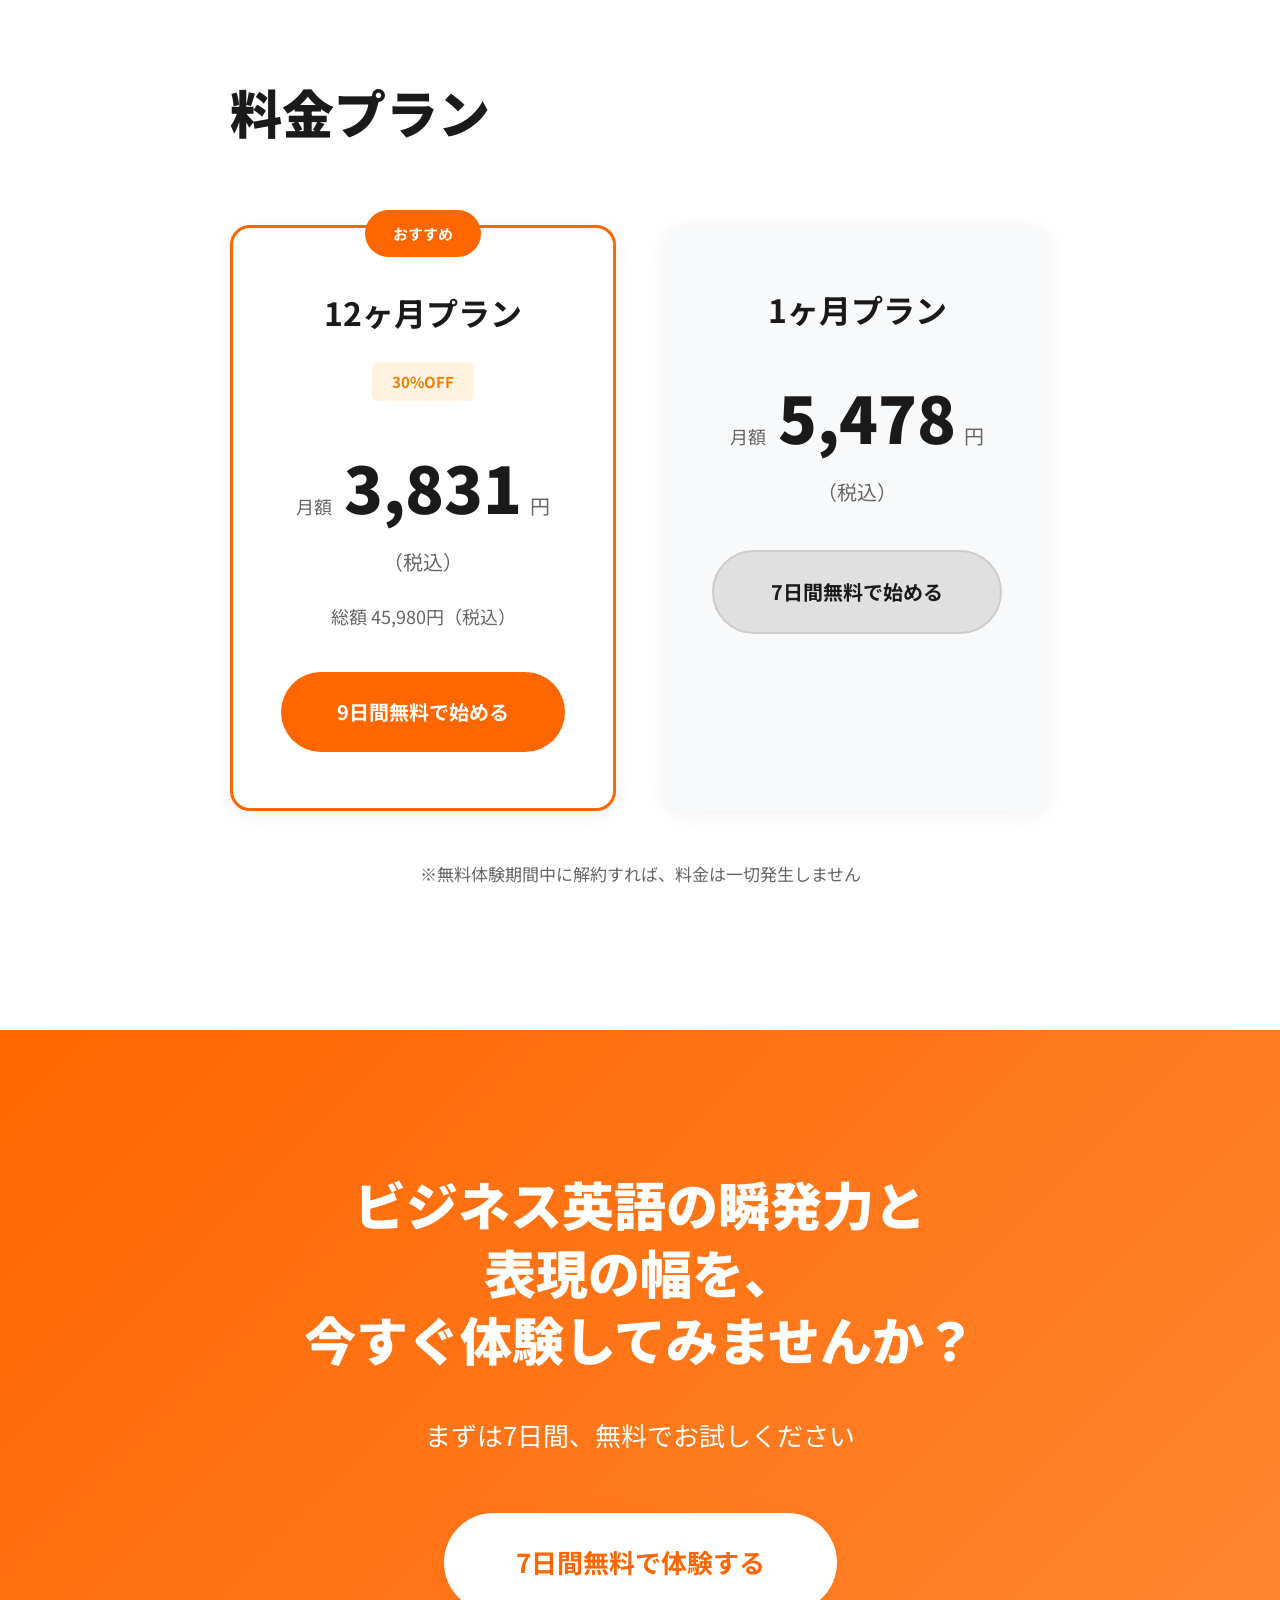
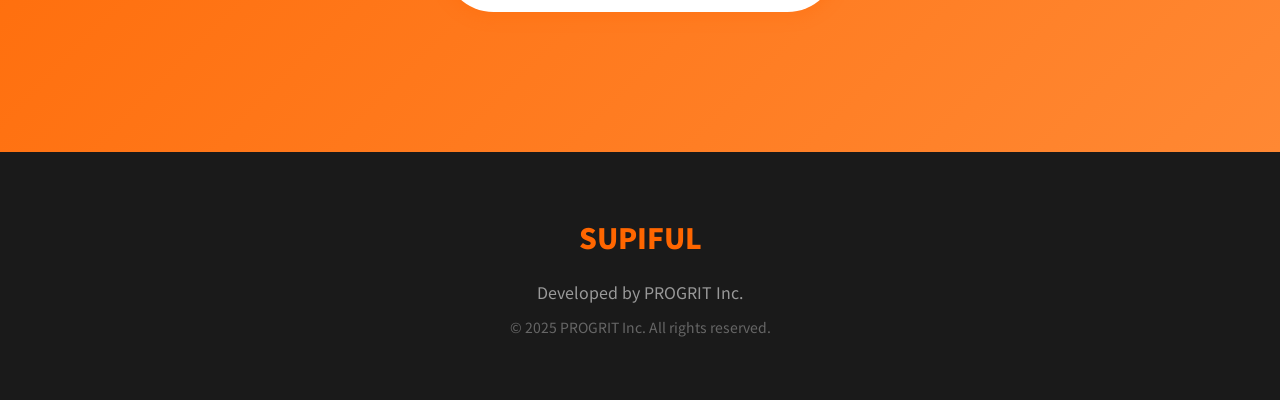
==== commit 031d1168: "白抜き強調スタイル追加: インパクトのある数字とメッセージに適用 追加箇所（濃い青背景＋白文字）: - 「3秒以内」 - 「0.5秒で口から出る」 - 「5,000個以上」 - 「300個以上」 - " ====
--- a/index-elsa-style.html
+++ b/index-elsa-style.html
@@ -131,14 +131,14 @@
                 <div class="training-content">
                     <div class="training-text">
                         <h4>何やるの？</h4>
-                        <p>日本語を見て、<strong>3秒以内に英語で言います</strong>。例えば「この件について明日までに報告書を提出してください」が画面に出たら、すぐ英語で口に出す。タイマーが動いているので、考えている暇はありません。</p>
+                        <p>日本語を見て、<span class="badge-text-strong">3秒以内</span>に英語で言います。例えば「この件について明日までに報告書を提出してください」が画面に出たら、すぐ英語で口に出す。タイマーが動いているので、考えている暇はありません。</p>
 
                         <h4>なんで効くの？</h4>
-                        <p>単語を「知っている」だけでは不十分です。大事なのは<strong>「0.5秒で口から出る」</strong>かどうか。これを何百回も繰り返すと、考えなくても口が勝手に動くようになります。スポーツの筋トレと同じです。</p>
+                        <p>単語を「知っている」だけでは不十分です。大事なのは<span class="badge-text-strong">0.5秒で口から出る</span>かどうか。これを何百回も繰り返すと、考えなくても口が勝手に動くようになります。スポーツの筋トレと同じです。</p>
 
                         <h4>何が入ってるの？</h4>
                         <ul class="feature-list">
-                            <li><strong>ビジネス例文が5,000個以上</strong><br>会議、プレゼン、商談、メール。実際に使う表現だけを厳選しています。</li>
+                            <li><strong>ビジネス例文が<span class="badge-text-strong">5,000個以上</span></strong><br>会議、プレゼン、商談、メール。実際に使う表現だけを厳選しています。</li>
                             <li><strong>シーン別・文法別で探しやすい</strong><br>「依頼の仕方」「反論の切り出し方」など、状況に応じて検索できます。</li>
                             <li><strong>WPM（1分間に何語）を測定</strong><br>数字で成長がわかるため、ゲーム感覚で続けられます。</li>
                         </ul>
@@ -169,10 +169,10 @@
 
                     <div class="training-text">
                         <h4>何やるの？</h4>
-                        <p><strong>300個以上のトピック</strong>から好きなテーマを選んで、1分間自由に話します。例えば「リモートワークについてどう思いますか？」や「AIの発展は怖くないですか？」といったテーマです。正解はありません。自分の意見を英語で組み立てる練習です。</p>
+                        <p><span class="badge-text-strong">300個以上のトピック</span>から好きなテーマを選んで、1分間自由に話します。例えば「リモートワークについてどう思いますか？」や「AIの発展は怖くないですか？」といったテーマです。正解はありません。自分の意見を英語で組み立てる練習です。</p>
 
                         <h4>なんで必要なの？</h4>
-                        <p>口頭英作文で「反射」を鍛えても、それだけでは会話はできません。なぜなら<strong>会議に台本はないから</strong>です。その場で考えて、自分の言葉で話す。これができないと、結局「フレーズを並べるだけの人」で終わってしまいます。</p>
+                        <p>口頭英作文で「反射」を鍛えても、それだけでは会話はできません。なぜなら<span class="badge-text-strong">会議に台本はないから</span>です。その場で考えて、自分の言葉で話す。これができないと、結局「フレーズを並べるだけの人」で終わってしまいます。</p>
 
                         <h4>専門分野にも対応</h4>
                         <p><strong>AIだから、あなたの専門分野の会話もできます。</strong>エンジニア、マーケター、営業、コンサルタント。どんな職種でも対応可能です。</p>
@@ -191,7 +191,7 @@
                 <div class="ai-content">
                     <div class="ai-text">
                         <h4>なんでAI？</h4>
-                        <p>人間の先生だと、添削に時間がかかります。次のレッスンまで待たなければなりません。しかしAIなら<strong>話した瞬間にフィードバック</strong>が返ってきます。この「即座性」が、学習スピードを向上させます。</p>
+                        <p>人間の先生だと、添削に時間がかかります。次のレッスンまで待たなければなりません。しかしAIなら<span class="badge-text-strong">話した瞬間にフィードバック</span>が返ってきます。この「即座性」が、学習スピードを向上させます。</p>
 
                         <h4>何を見てくれるの？</h4>
                         <ul class="ai-features-list">
@@ -227,7 +227,7 @@
 
                 <div class="retention-item">
                     <h3>1日10分から始められる</h3>
-                    <p>「毎日1時間勉強しよう」という目標は続きません。スピフルは、<strong>最短10分から</strong>始めることができます。</p>
+                    <p>「毎日1時間勉強しよう」という目標は続きません。スピフルは、<span class="badge-text-strong">最短10分から</span>始めることができます。</p>
                 </div>
 
                 <div class="retention-item">
--- a/style-elsa.css
+++ b/style-elsa.css
@@ -557,8 +557,12 @@
 .stat-number {
     font-size: 96px;
     font-weight: 900;
-    color: #ff6600;
+    background-color: #0d47a1;
+    color: #ffffff;
+    padding: 16px 48px;
+    border-radius: 12px;
     margin-bottom: 24px;
+    display: inline-block;
 }
 
 .stat-label {
@@ -773,9 +777,19 @@
    蛍光ペン風ハイライト
    ========================================== */
 .highlight {
-    background: linear-gradient(transparent 60%, rgba(25, 118, 210, 0.4) 60%);
+    background: linear-gradient(transparent 60%, rgba(77, 208, 225, 0.5) 60%);
     padding: 0 4px;
     font-weight: 900;
+}
+
+/* 白抜き強調（濃い青背景＋白文字） */
+.badge-text-strong {
+    background-color: #0d47a1;
+    color: #ffffff;
+    padding: 4px 16px;
+    border-radius: 6px;
+    font-weight: 900;
+    display: inline-block;
 }
 
 /* ==========================================
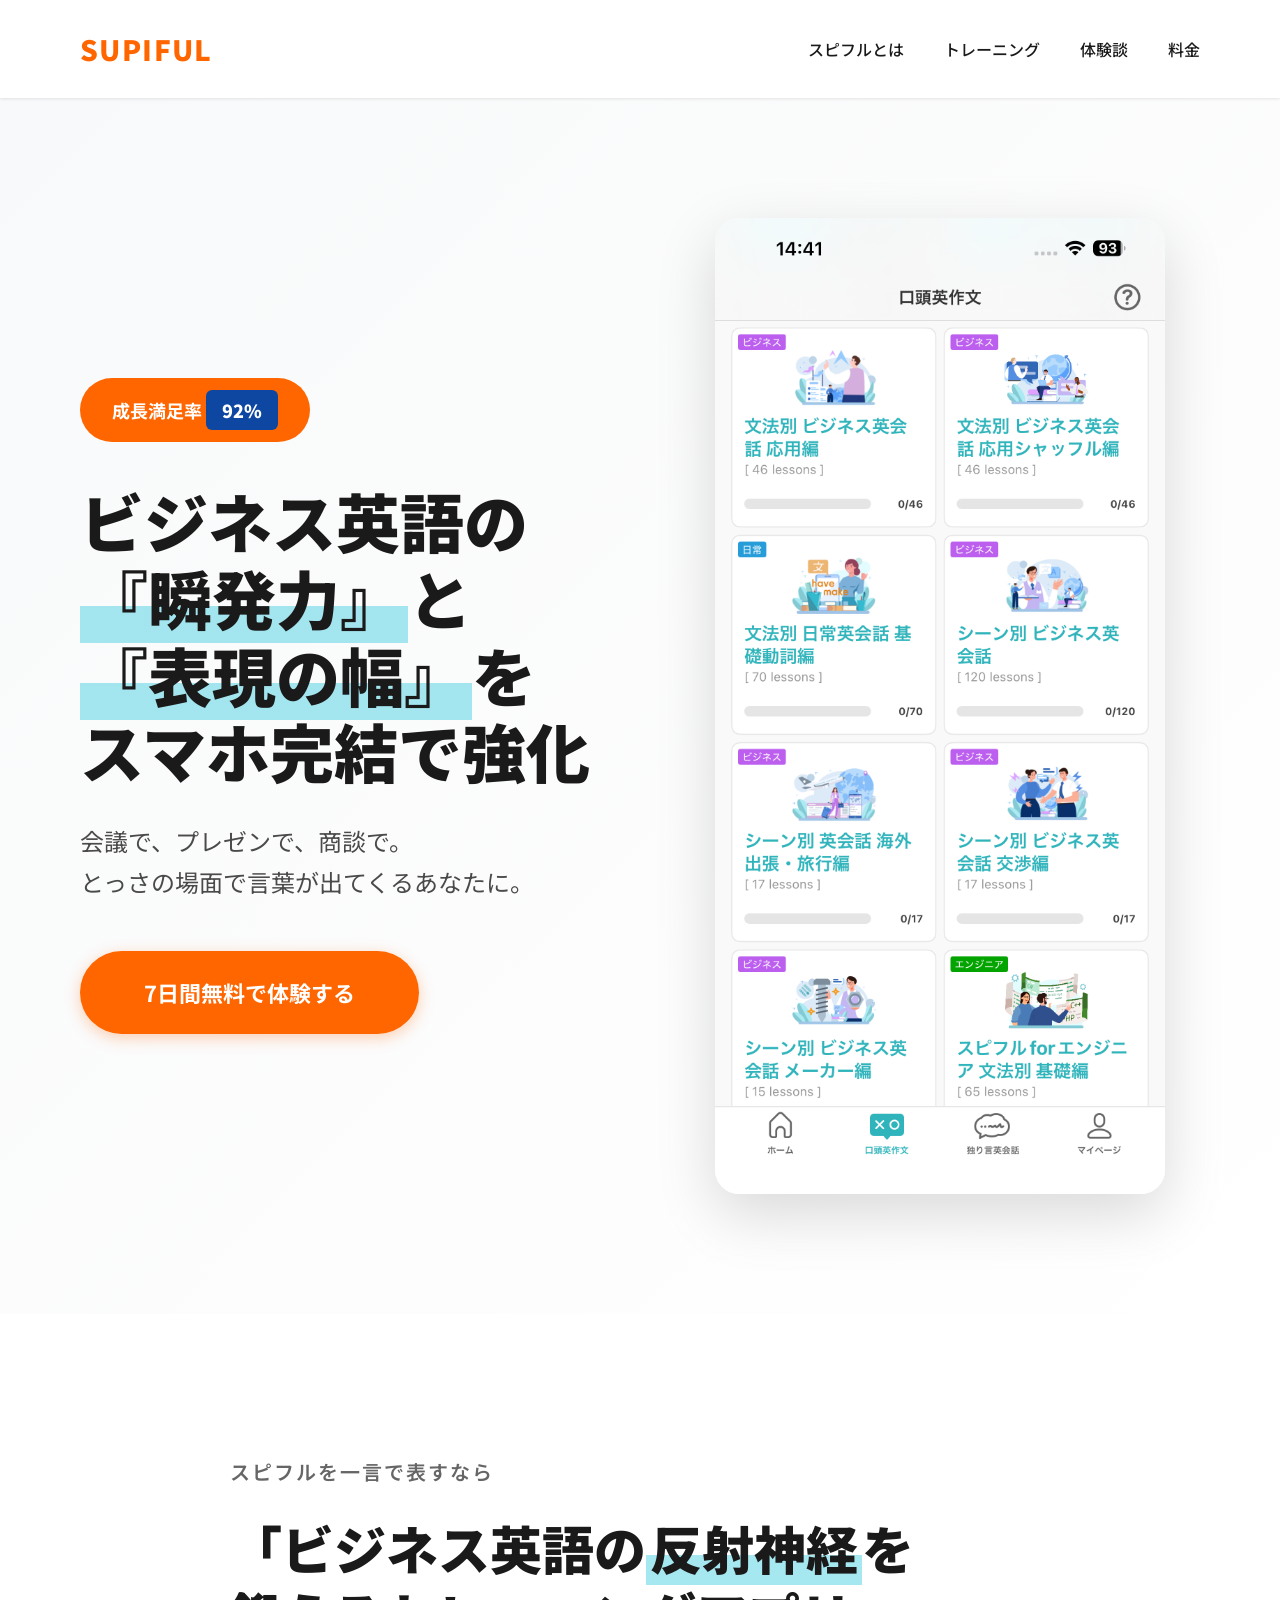
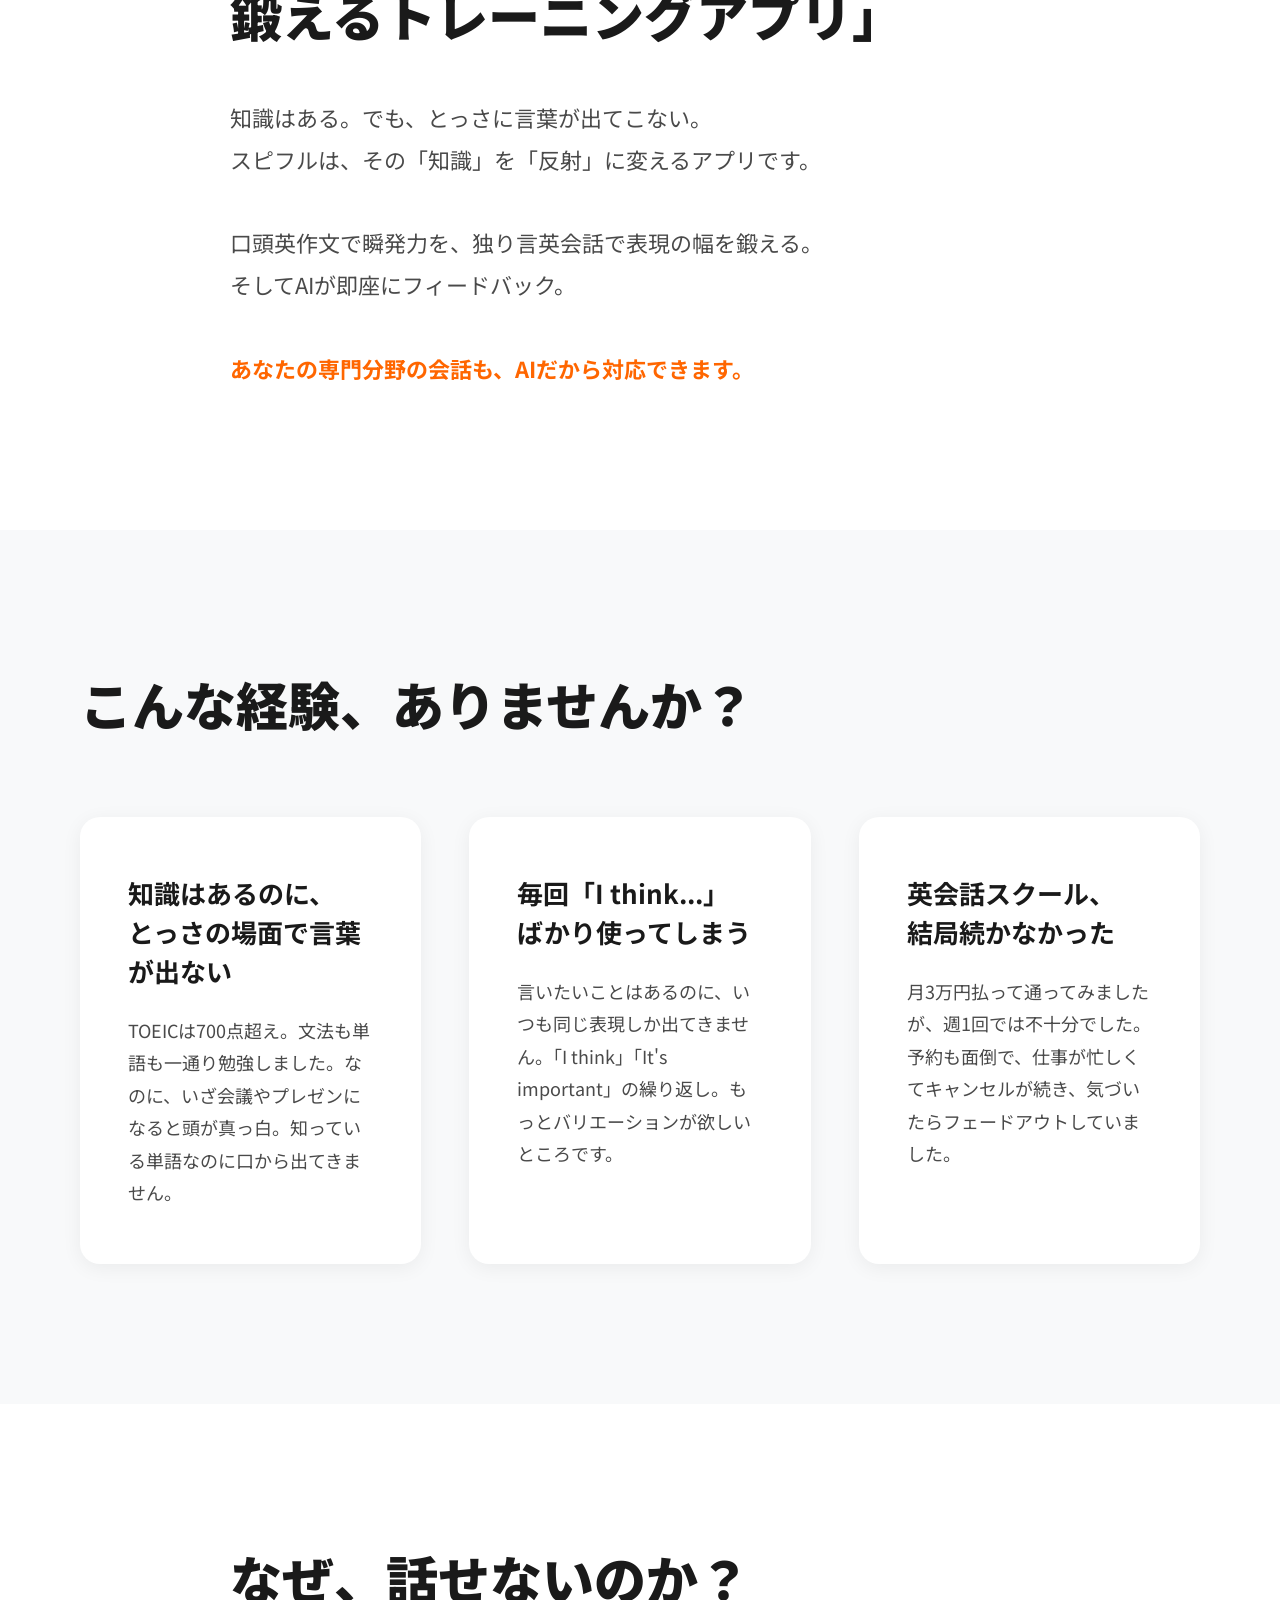
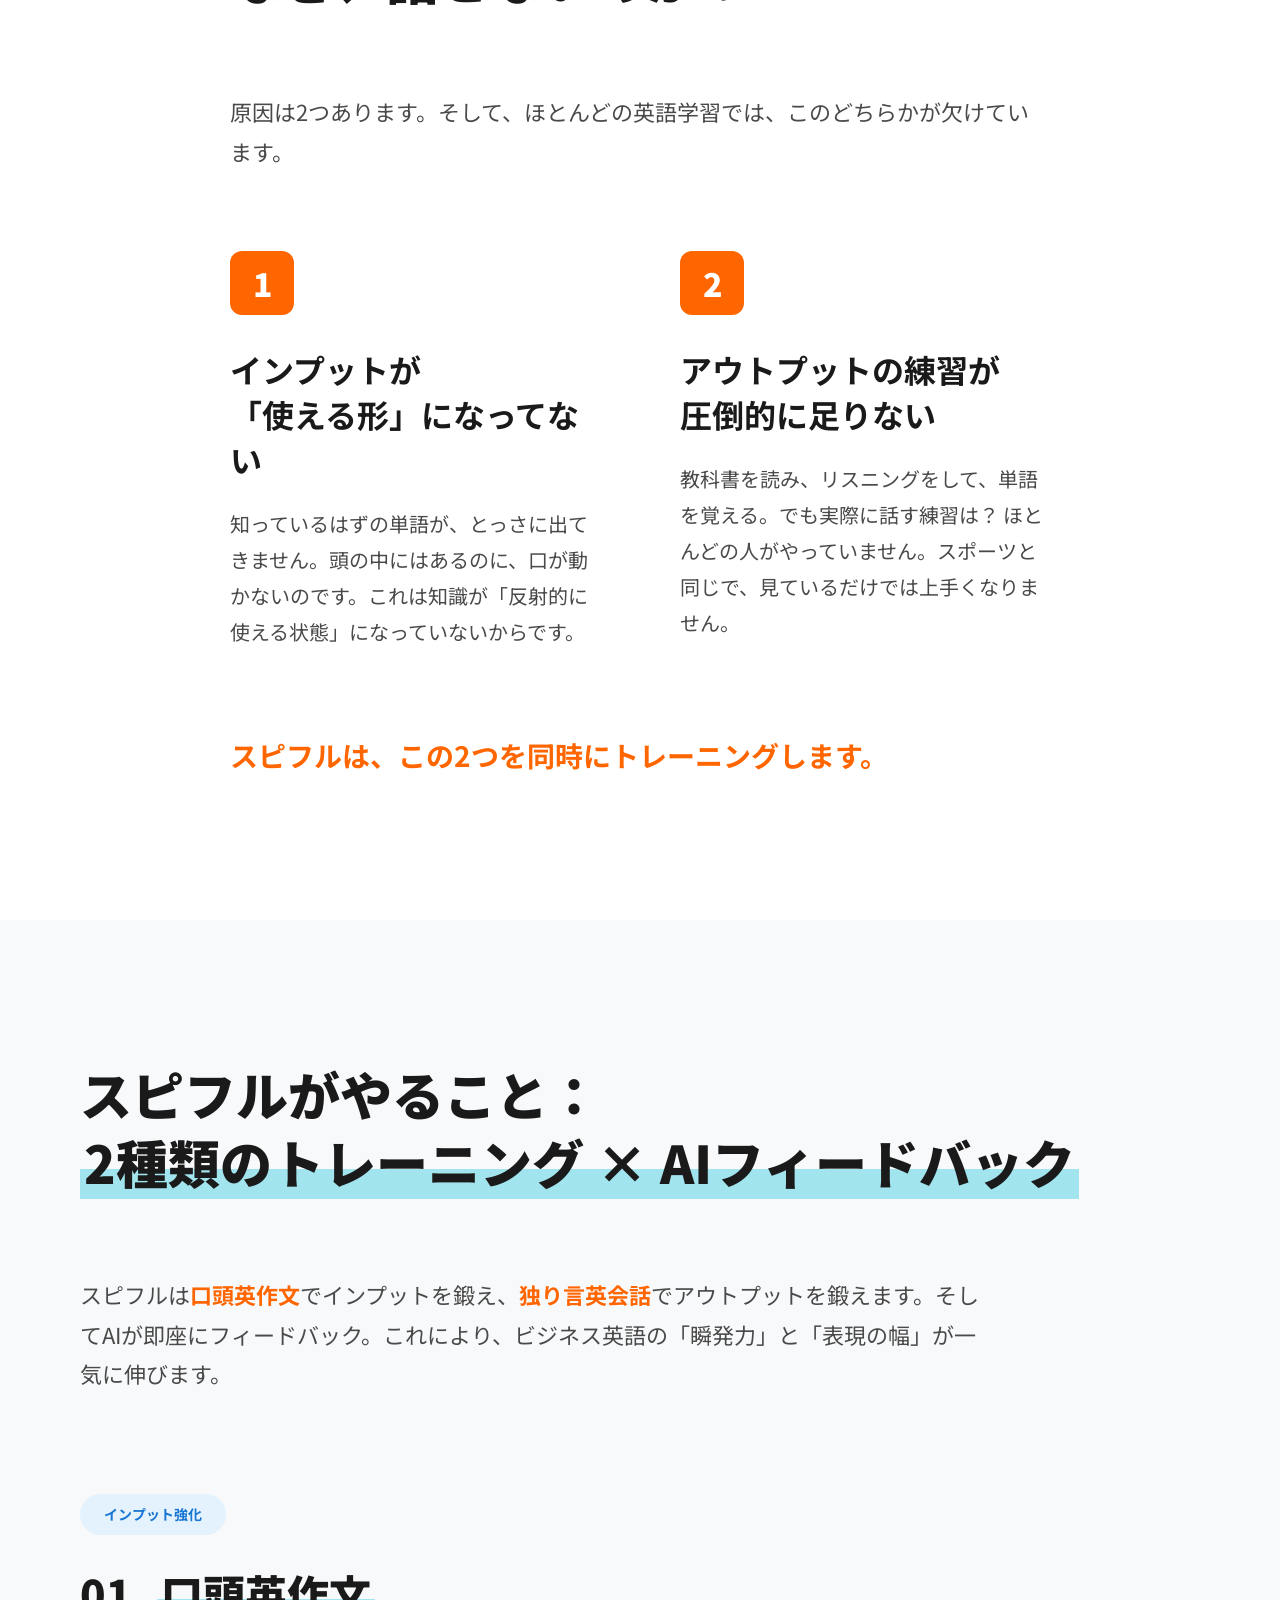
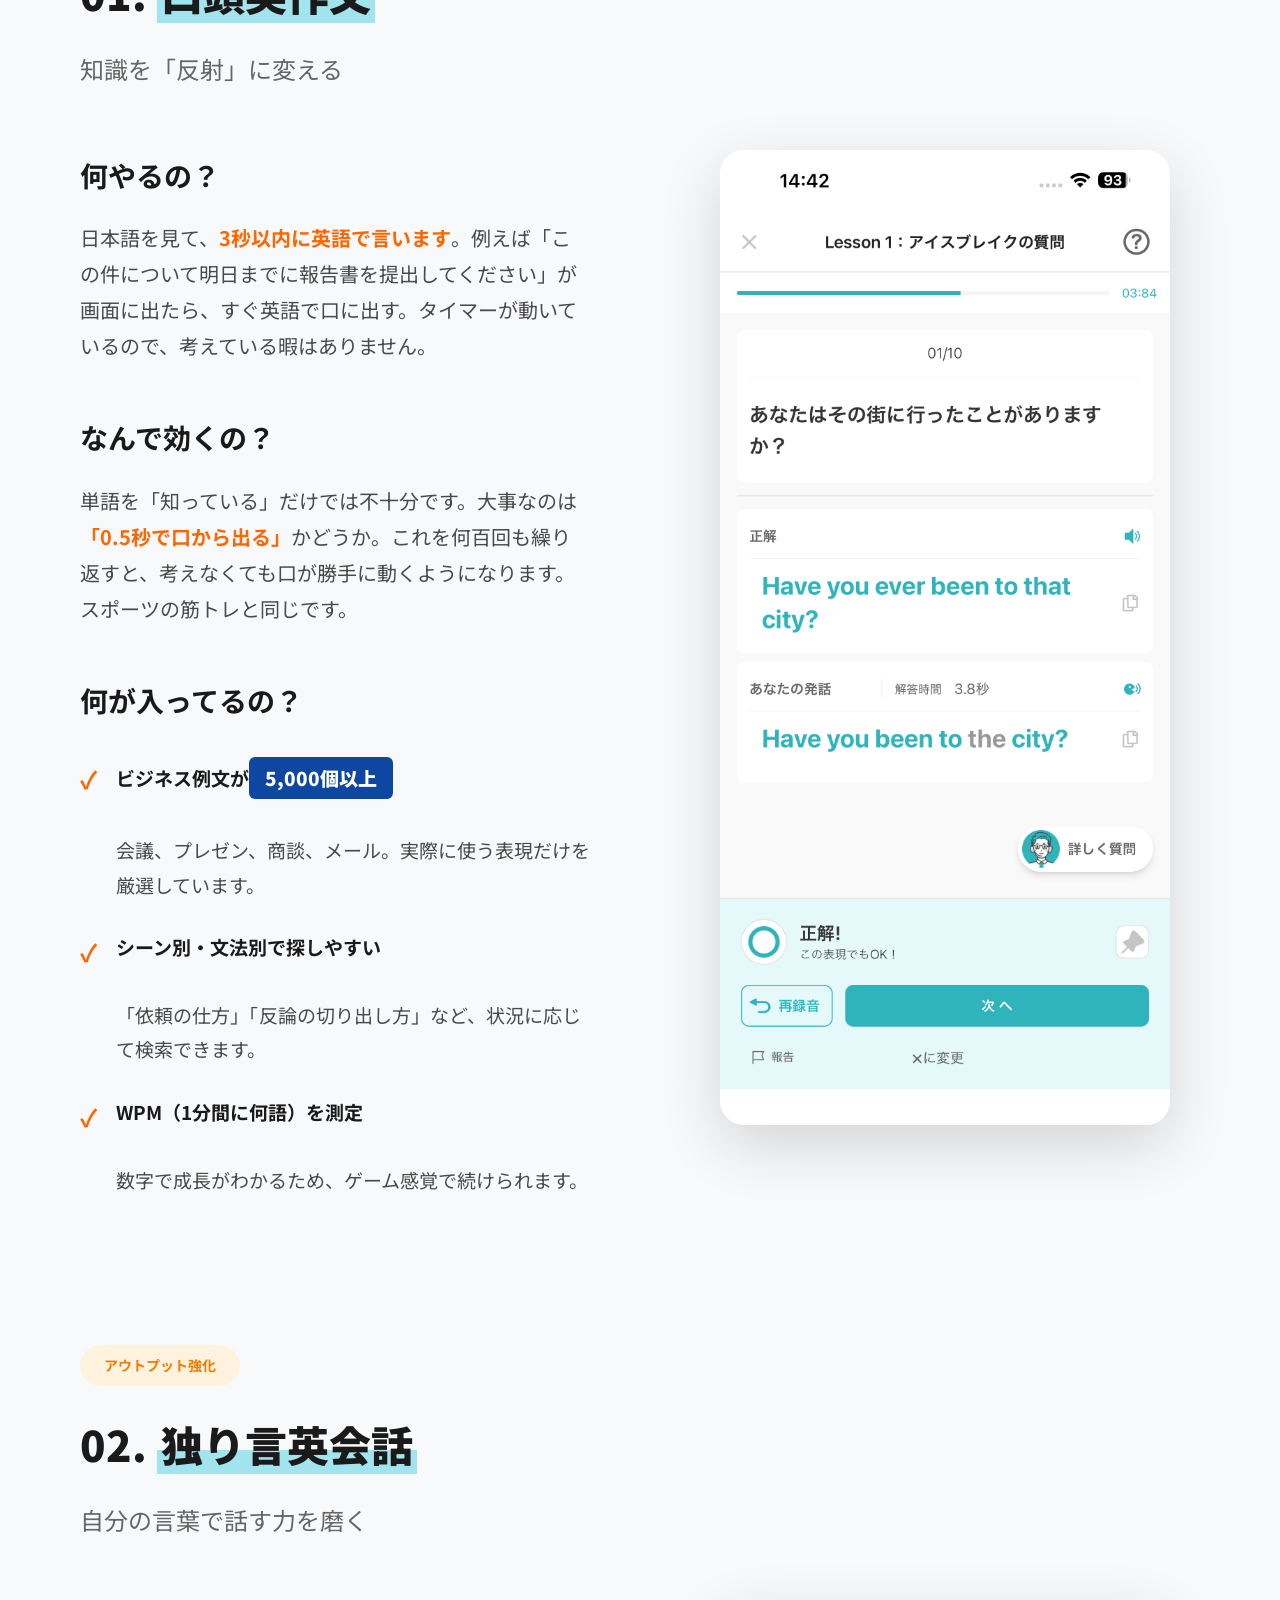
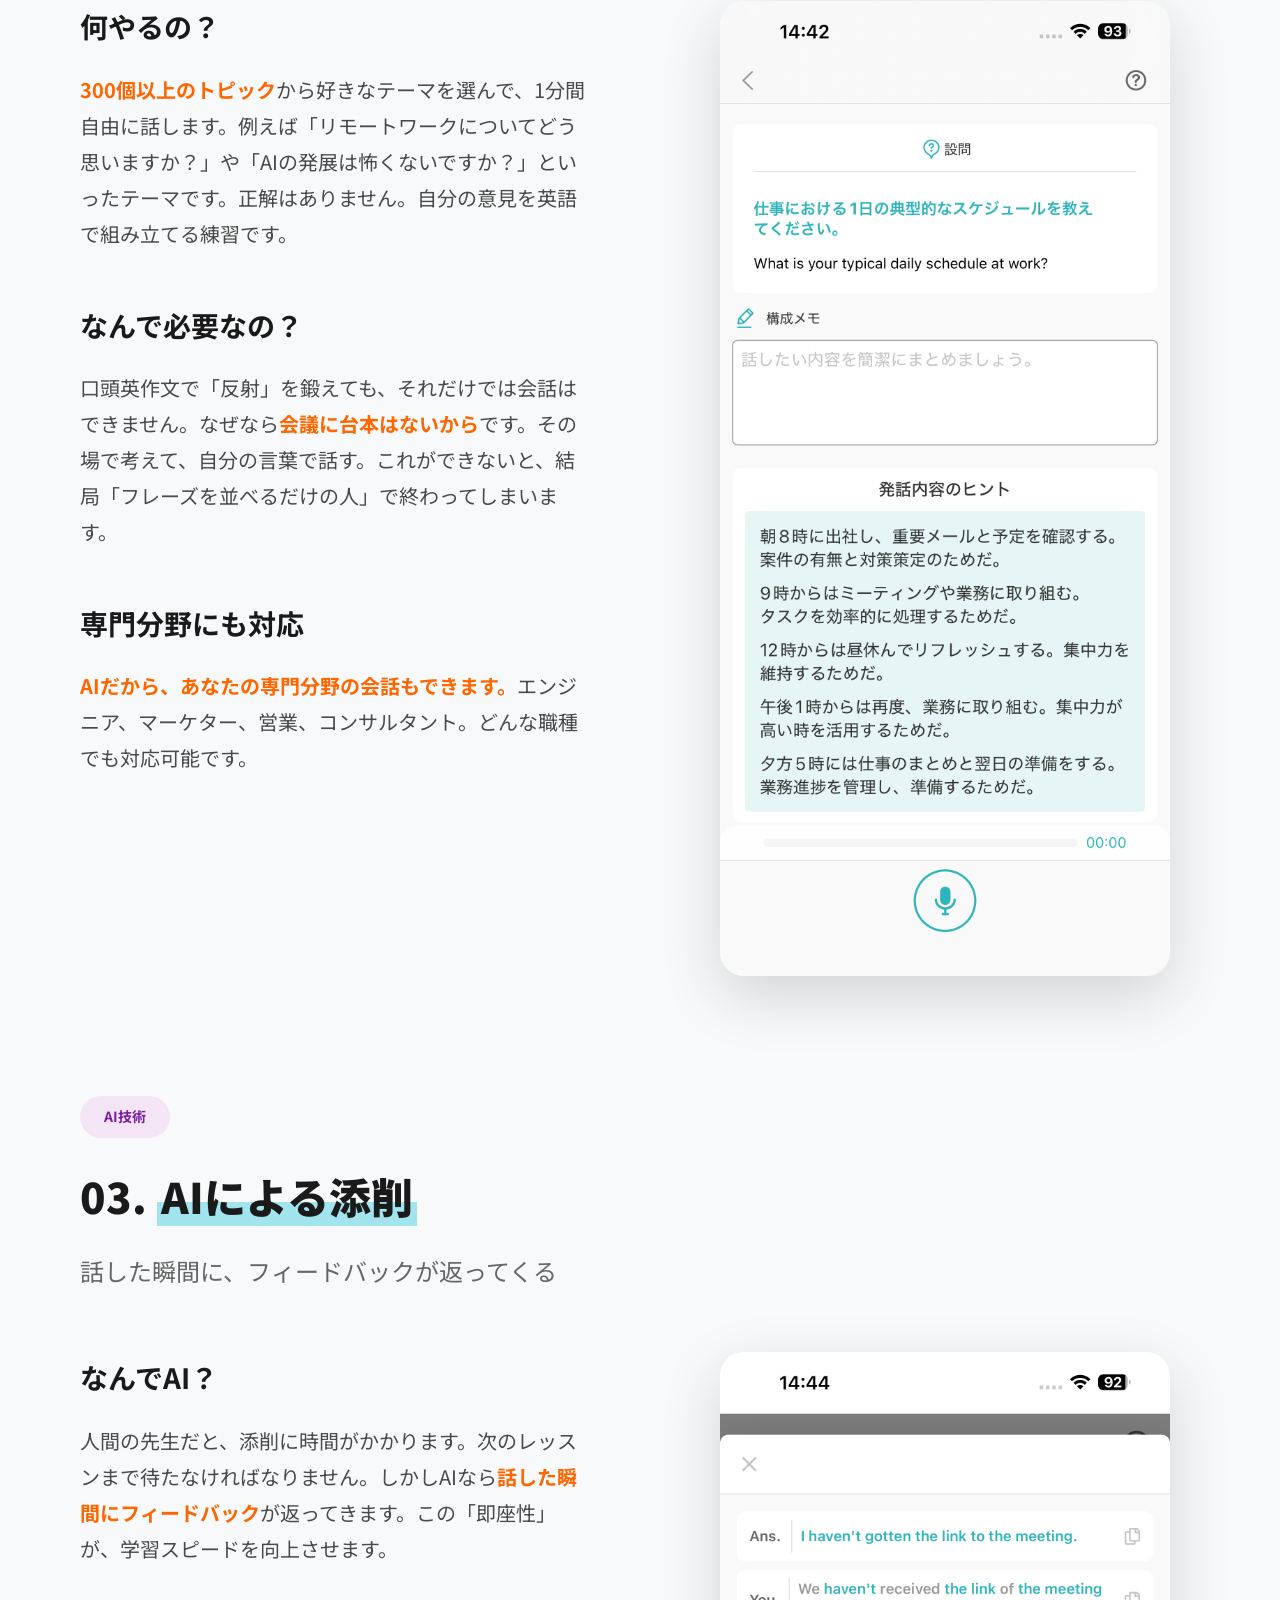
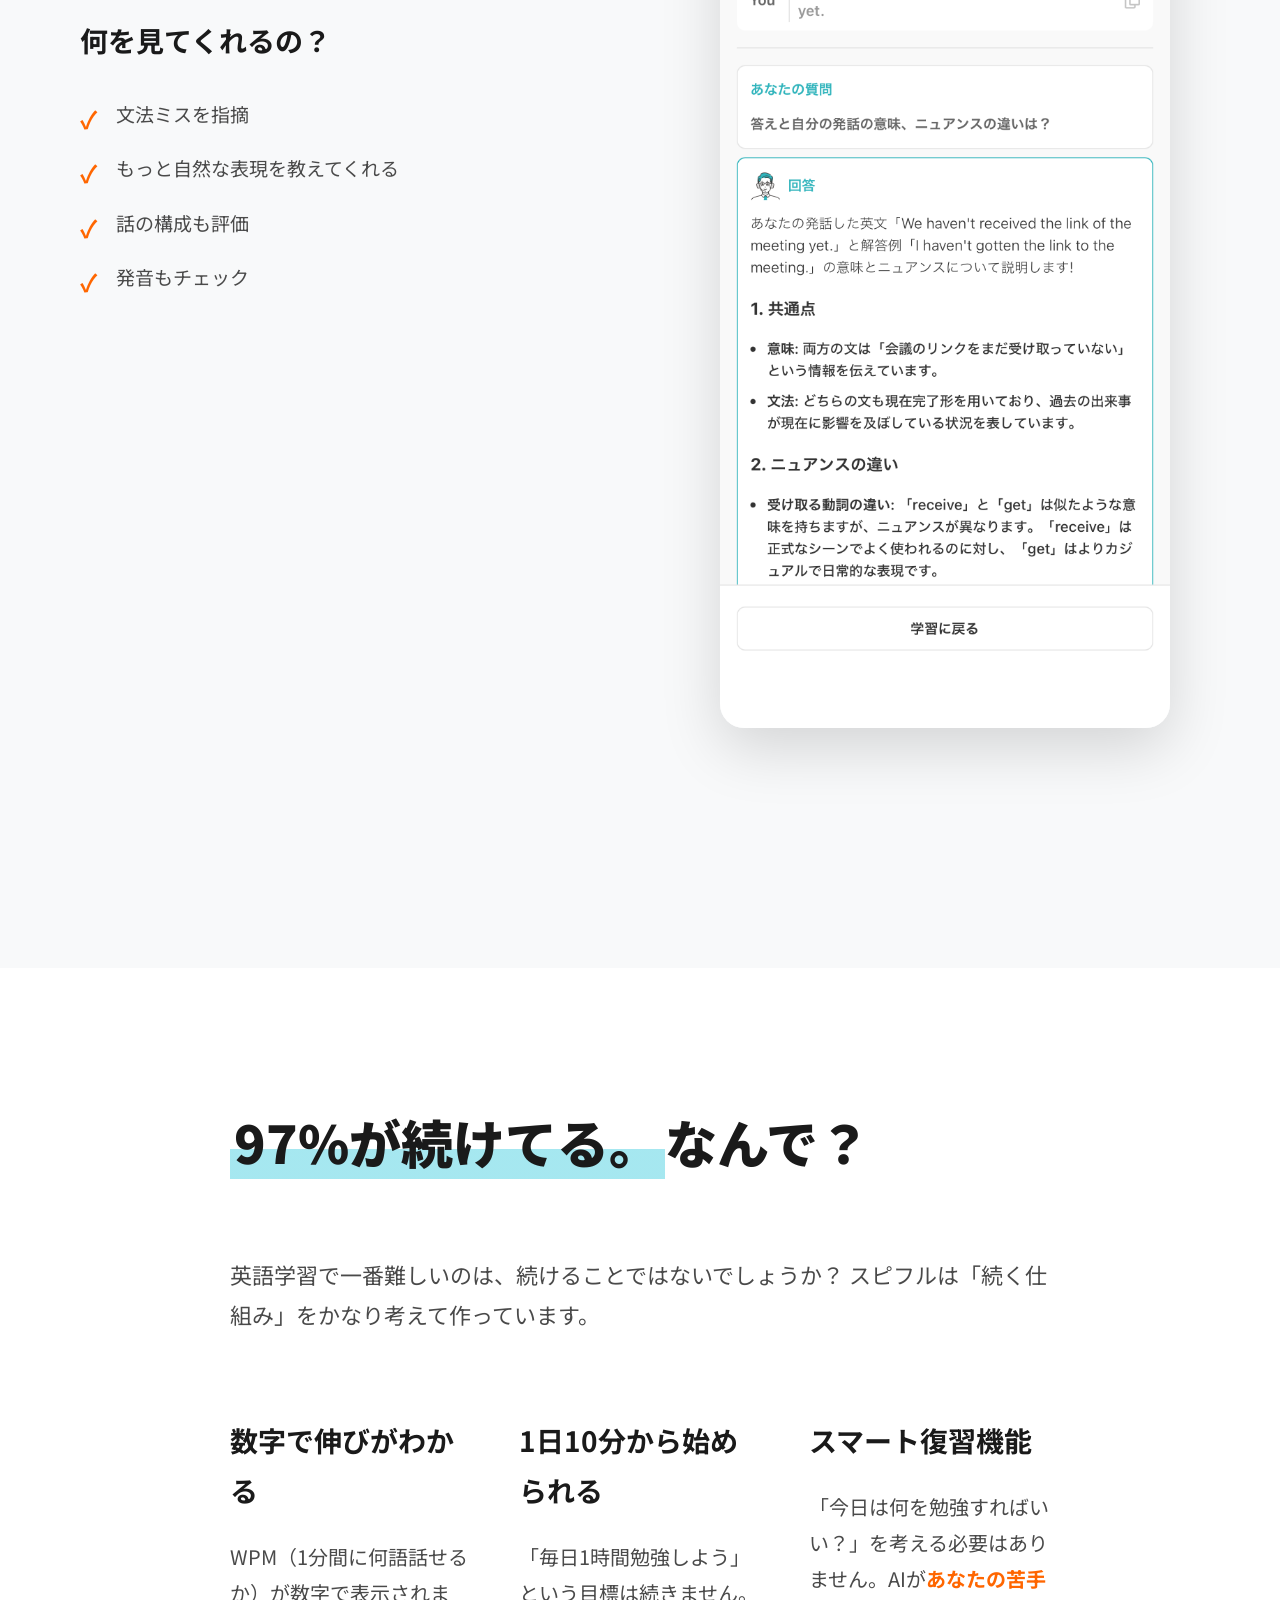
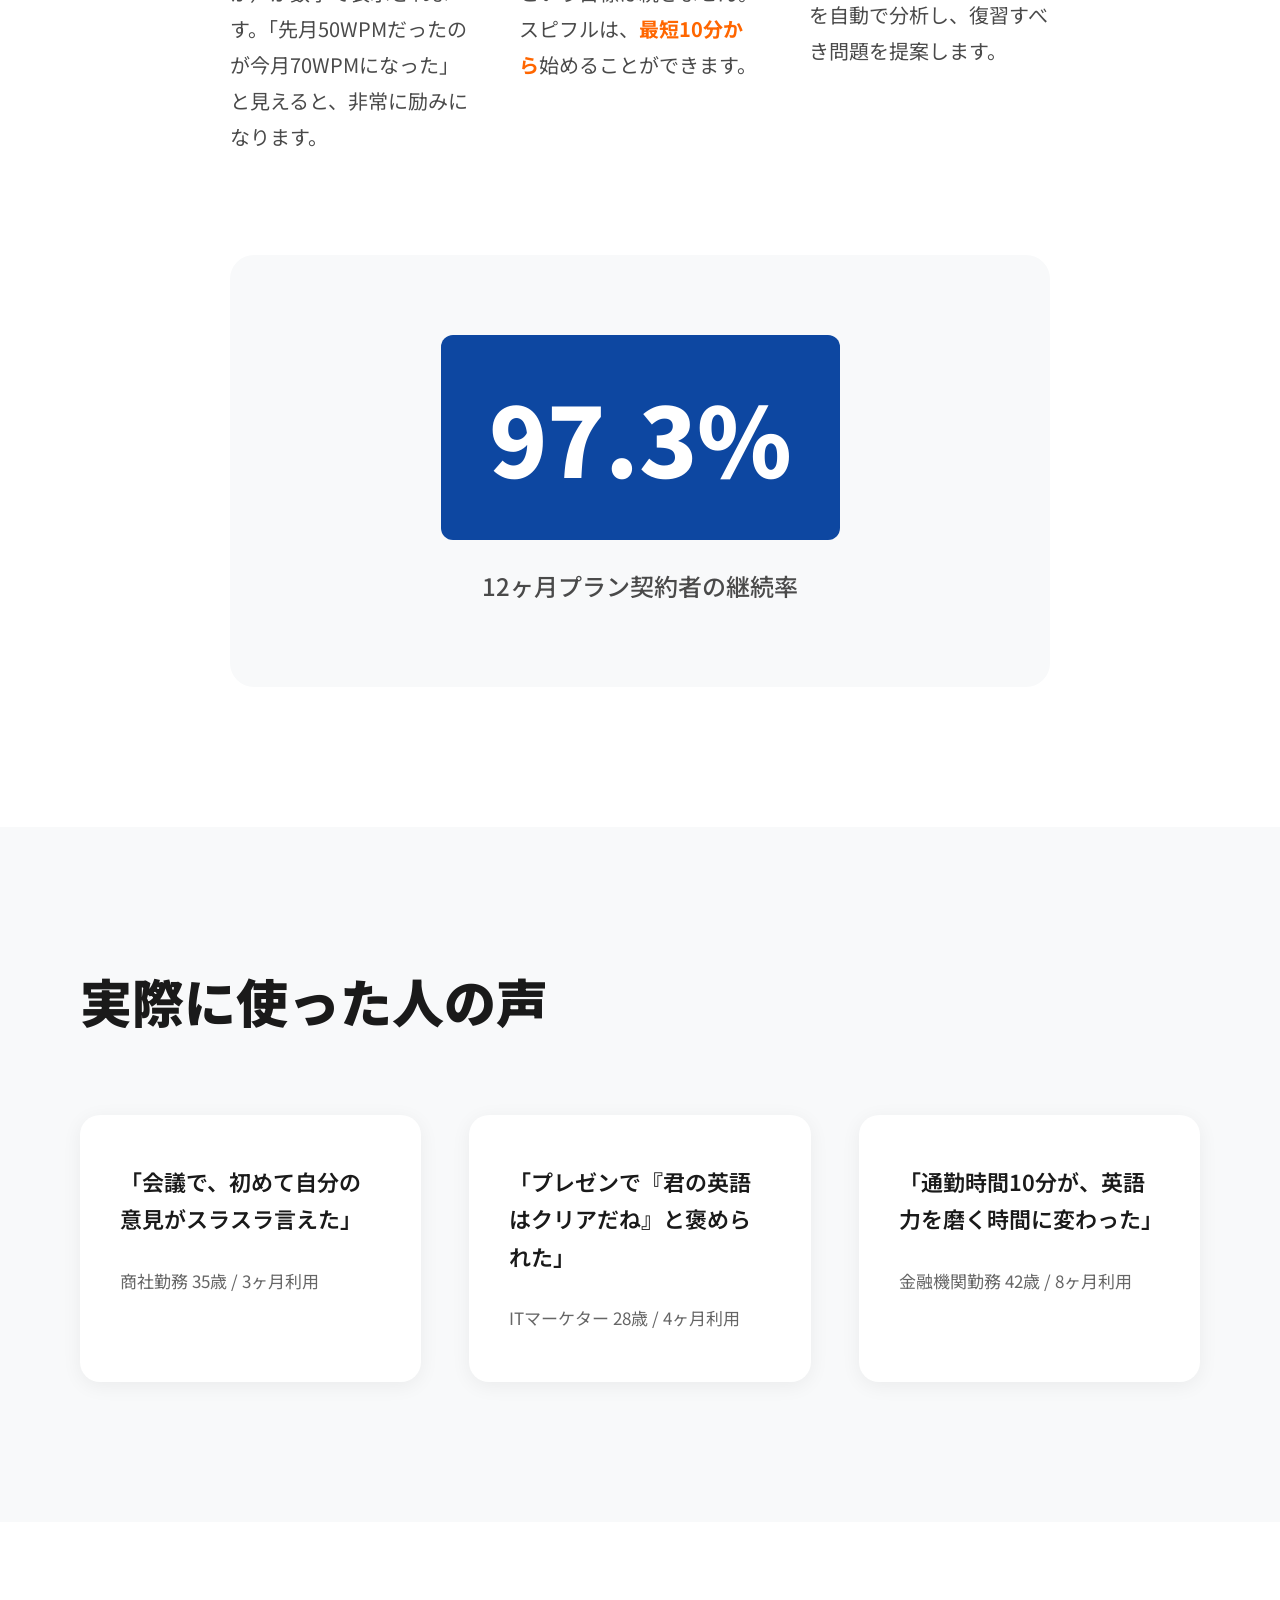
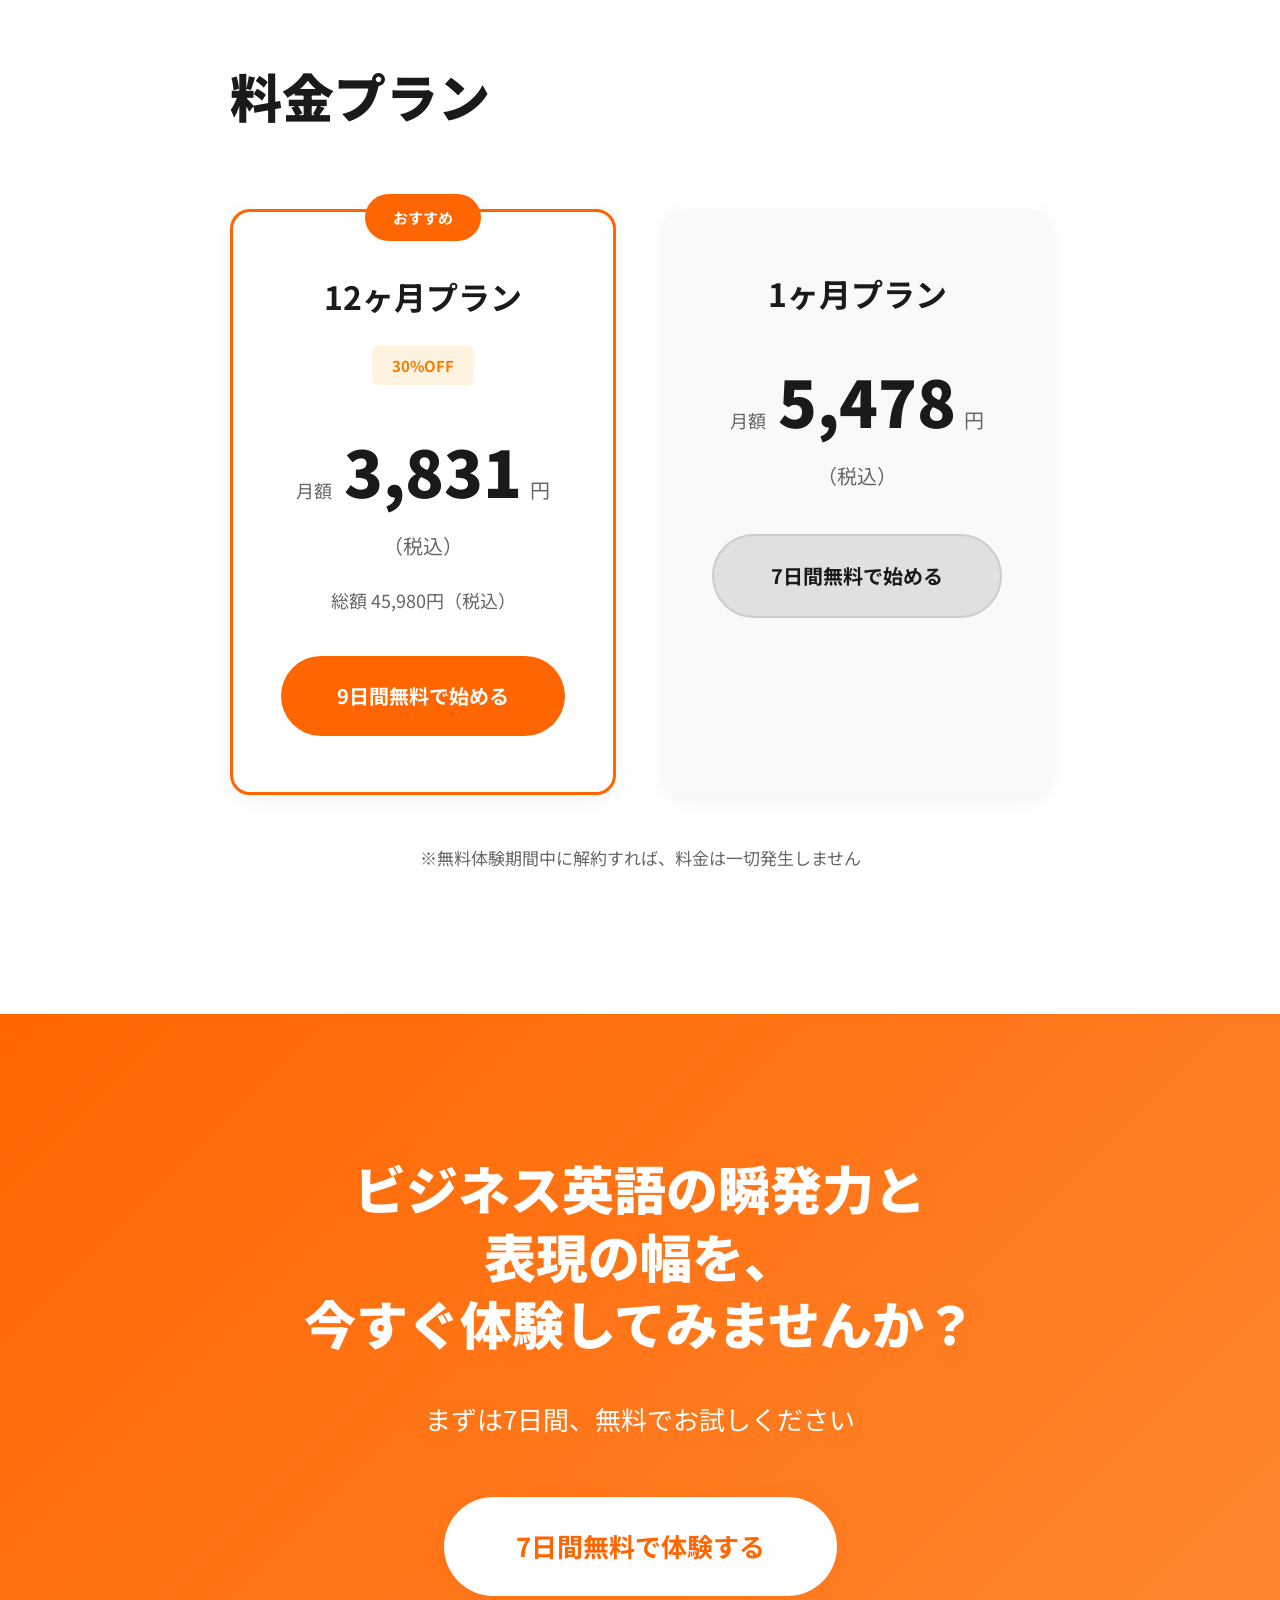
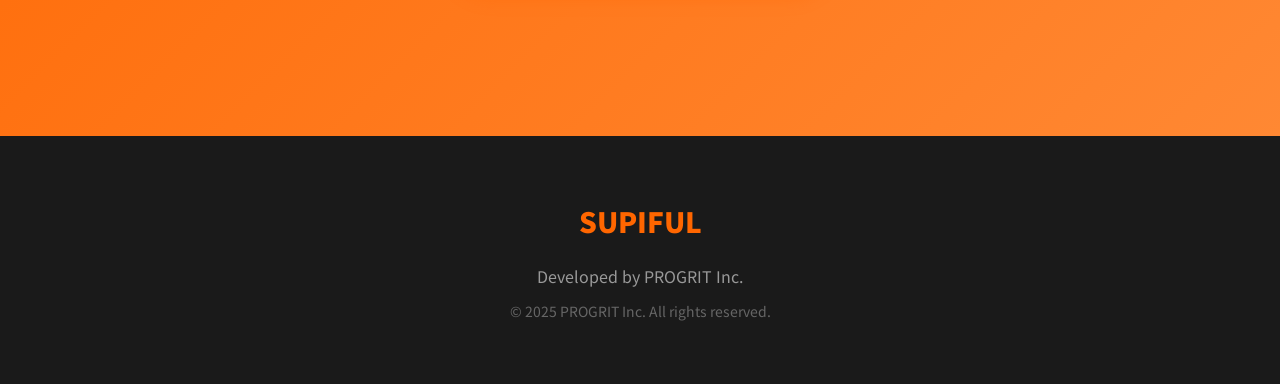
==== commit 34622551: "白抜きを厳選: 本当にインパクトがある数字だけに絞る 白抜き残し（濃い青背景＋白文字）: - 「92%」（成長満足率バッジ） - 「5,000個以上」（例文数） - 「97.3%」（継続率統計）  削" ====
--- a/index-elsa-style.html
+++ b/index-elsa-style.html
@@ -29,7 +29,7 @@
             <div class="hero-text">
                 <!-- 数値バッジ -->
                 <div class="hero-badge">
-                    <span class="badge-text">成長満足率 92%</span>
+                    <span class="badge-text">成長満足率 <span class="badge-text-strong">92%</span></span>
                 </div>
 
                 <!-- メインキャッチコピー -->
@@ -131,10 +131,10 @@
                 <div class="training-content">
                     <div class="training-text">
                         <h4>何やるの？</h4>
-                        <p>日本語を見て、<span class="badge-text-strong">3秒以内</span>に英語で言います。例えば「この件について明日までに報告書を提出してください」が画面に出たら、すぐ英語で口に出す。タイマーが動いているので、考えている暇はありません。</p>
+                        <p>日本語を見て、<strong>3秒以内に英語で言います</strong>。例えば「この件について明日までに報告書を提出してください」が画面に出たら、すぐ英語で口に出す。タイマーが動いているので、考えている暇はありません。</p>
 
                         <h4>なんで効くの？</h4>
-                        <p>単語を「知っている」だけでは不十分です。大事なのは<span class="badge-text-strong">0.5秒で口から出る</span>かどうか。これを何百回も繰り返すと、考えなくても口が勝手に動くようになります。スポーツの筋トレと同じです。</p>
+                        <p>単語を「知っている」だけでは不十分です。大事なのは<strong>「0.5秒で口から出る」</strong>かどうか。これを何百回も繰り返すと、考えなくても口が勝手に動くようになります。スポーツの筋トレと同じです。</p>
 
                         <h4>何が入ってるの？</h4>
                         <ul class="feature-list">
@@ -169,10 +169,10 @@
 
                     <div class="training-text">
                         <h4>何やるの？</h4>
-                        <p><span class="badge-text-strong">300個以上のトピック</span>から好きなテーマを選んで、1分間自由に話します。例えば「リモートワークについてどう思いますか？」や「AIの発展は怖くないですか？」といったテーマです。正解はありません。自分の意見を英語で組み立てる練習です。</p>
+                        <p><strong>300個以上のトピック</strong>から好きなテーマを選んで、1分間自由に話します。例えば「リモートワークについてどう思いますか？」や「AIの発展は怖くないですか？」といったテーマです。正解はありません。自分の意見を英語で組み立てる練習です。</p>
 
                         <h4>なんで必要なの？</h4>
-                        <p>口頭英作文で「反射」を鍛えても、それだけでは会話はできません。なぜなら<span class="badge-text-strong">会議に台本はないから</span>です。その場で考えて、自分の言葉で話す。これができないと、結局「フレーズを並べるだけの人」で終わってしまいます。</p>
+                        <p>口頭英作文で「反射」を鍛えても、それだけでは会話はできません。なぜなら<strong>会議に台本はないから</strong>です。その場で考えて、自分の言葉で話す。これができないと、結局「フレーズを並べるだけの人」で終わってしまいます。</p>
 
                         <h4>専門分野にも対応</h4>
                         <p><strong>AIだから、あなたの専門分野の会話もできます。</strong>エンジニア、マーケター、営業、コンサルタント。どんな職種でも対応可能です。</p>
@@ -191,7 +191,7 @@
                 <div class="ai-content">
                     <div class="ai-text">
                         <h4>なんでAI？</h4>
-                        <p>人間の先生だと、添削に時間がかかります。次のレッスンまで待たなければなりません。しかしAIなら<span class="badge-text-strong">話した瞬間にフィードバック</span>が返ってきます。この「即座性」が、学習スピードを向上させます。</p>
+                        <p>人間の先生だと、添削に時間がかかります。次のレッスンまで待たなければなりません。しかしAIなら<strong>話した瞬間にフィードバック</strong>が返ってきます。この「即座性」が、学習スピードを向上させます。</p>
 
                         <h4>何を見てくれるの？</h4>
                         <ul class="ai-features-list">
@@ -227,7 +227,7 @@
 
                 <div class="retention-item">
                     <h3>1日10分から始められる</h3>
-                    <p>「毎日1時間勉強しよう」という目標は続きません。スピフルは、<span class="badge-text-strong">最短10分から</span>始めることができます。</p>
+                    <p>「毎日1時間勉強しよう」という目標は続きません。スピフルは、<strong>最短10分から</strong>始めることができます。</p>
                 </div>
 
                 <div class="retention-item">
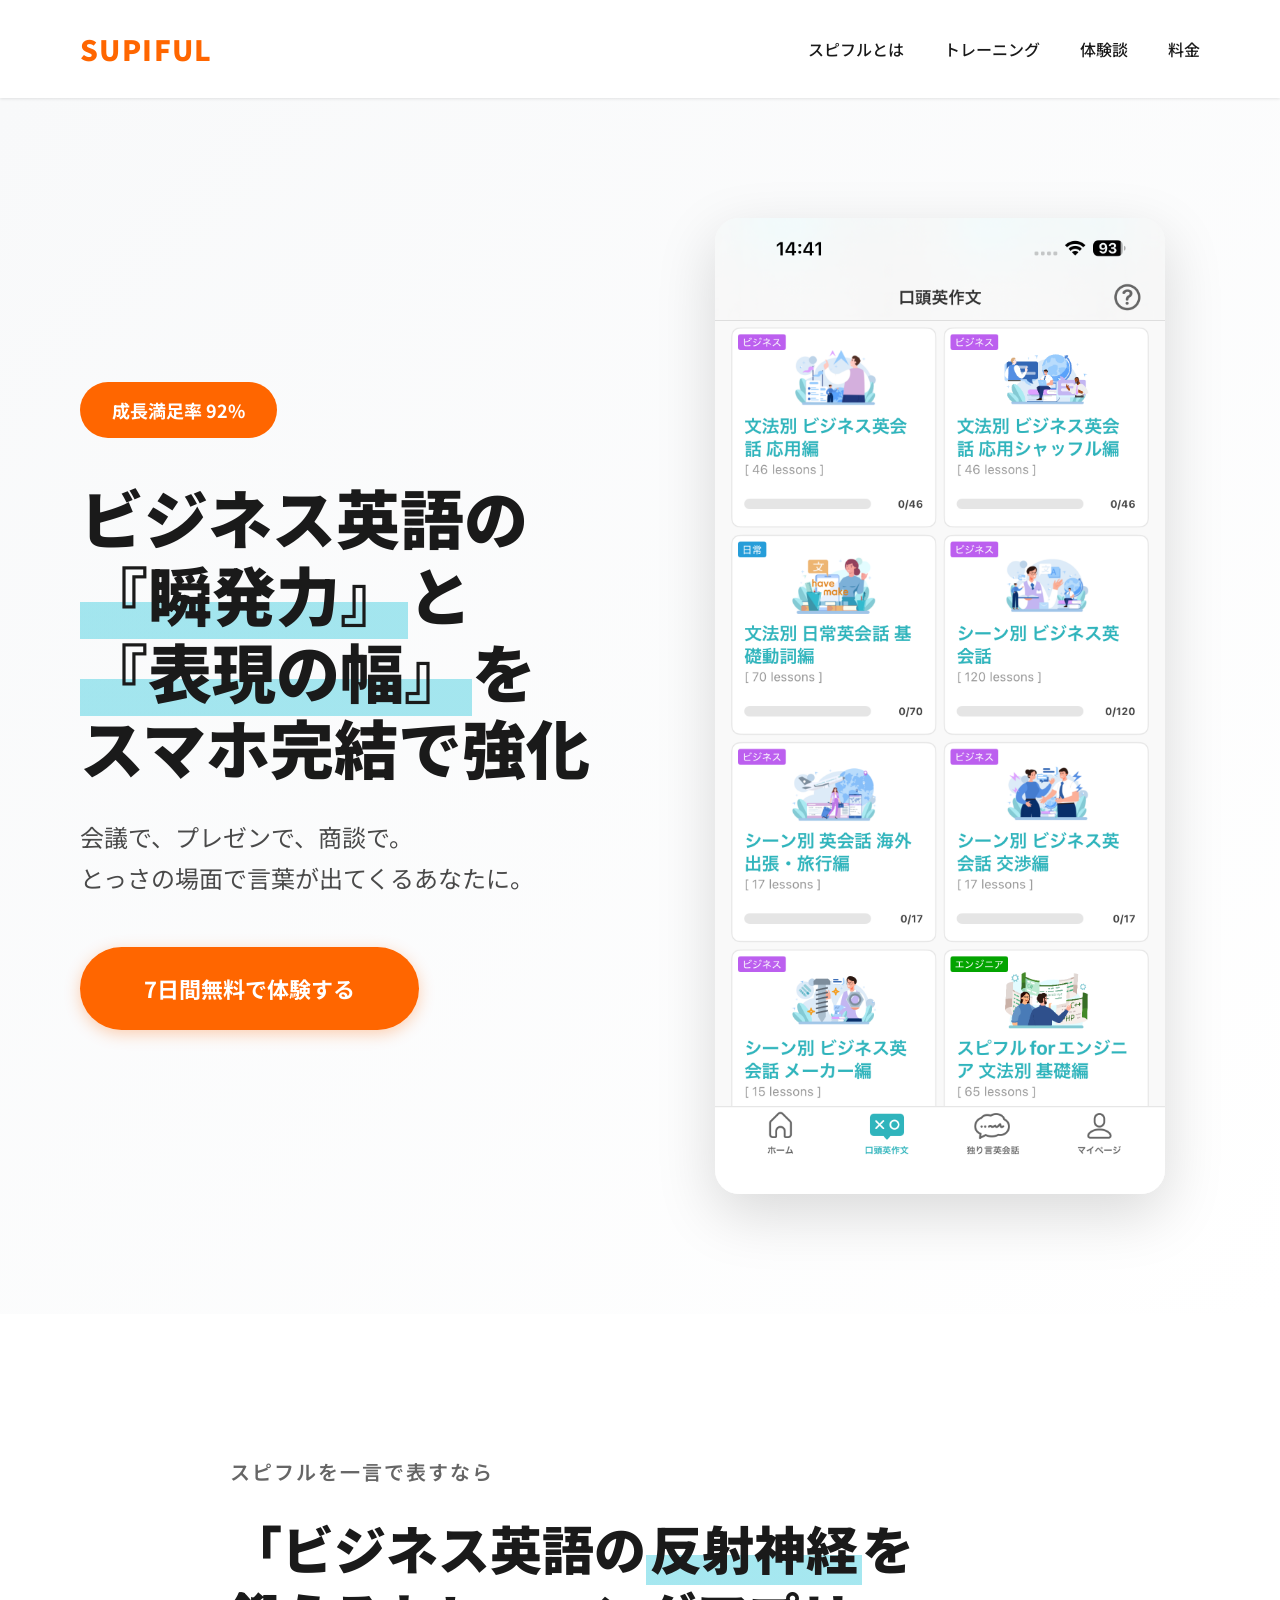
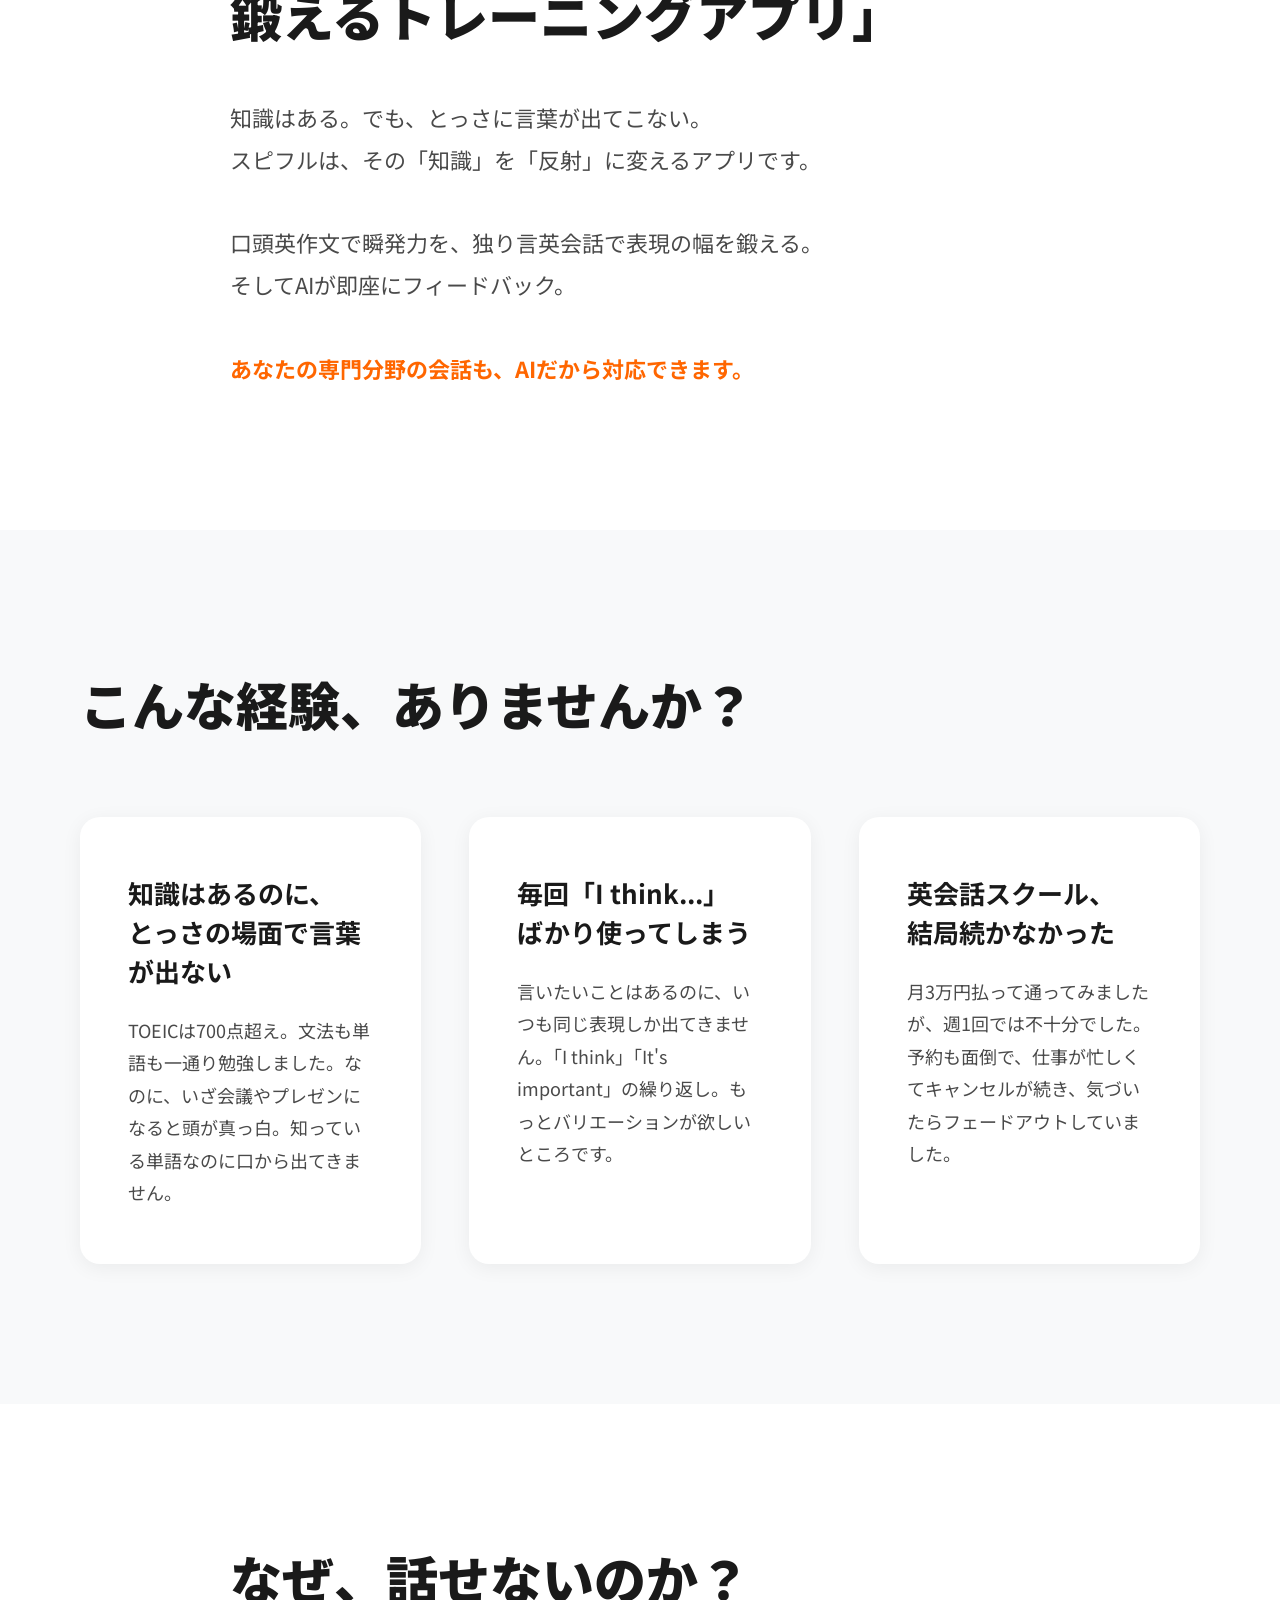
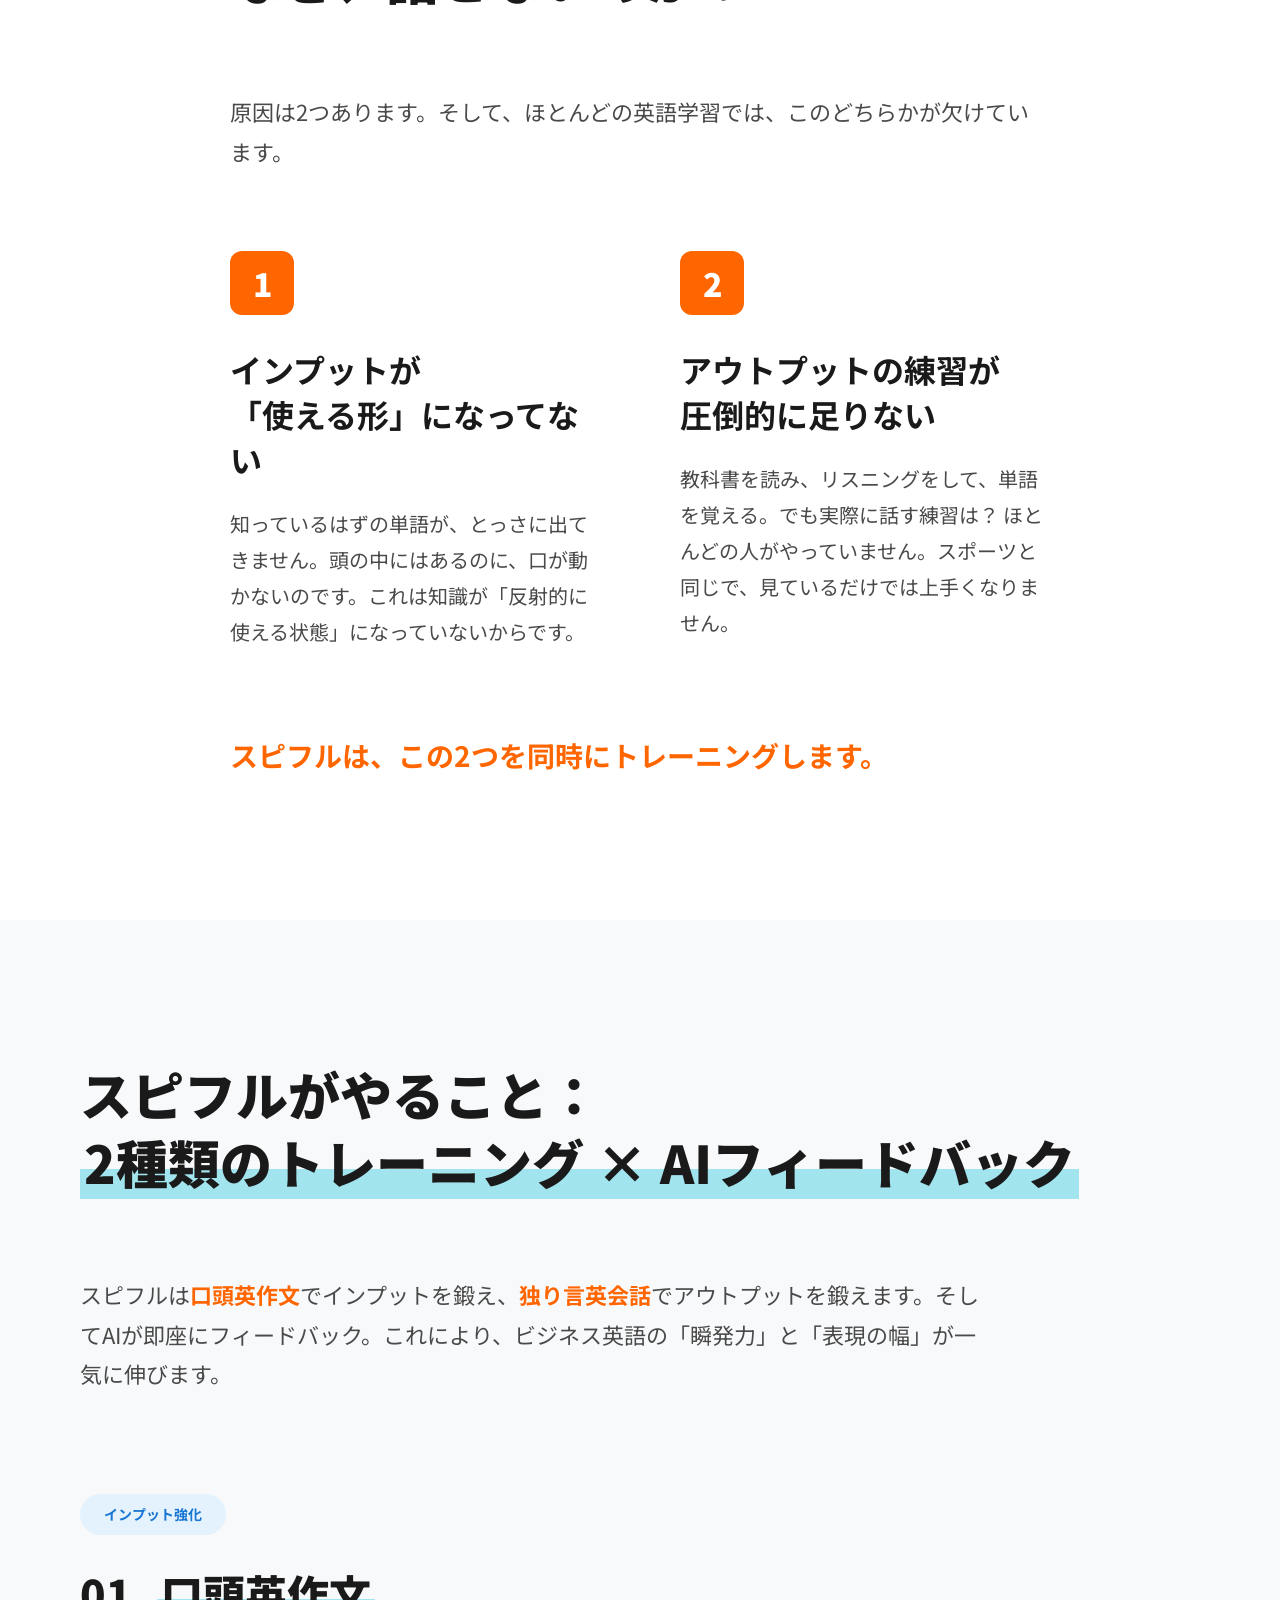
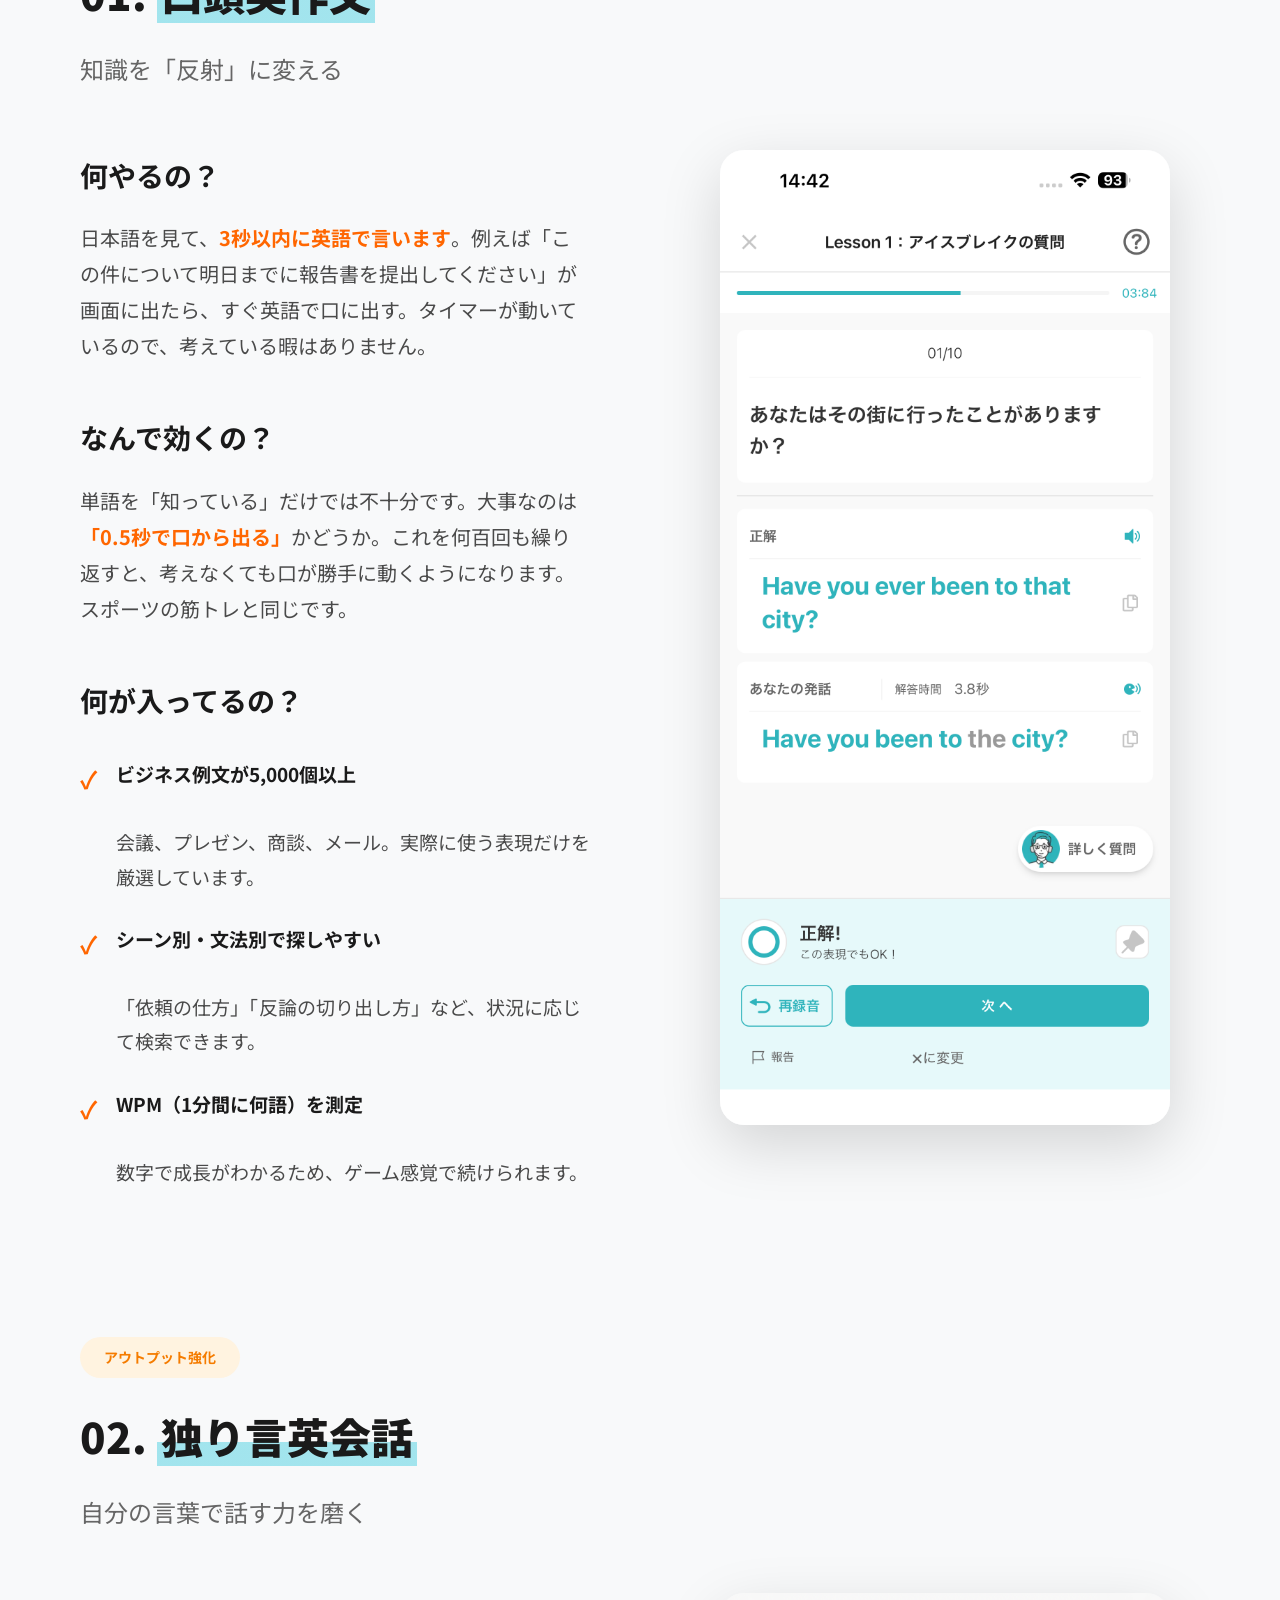
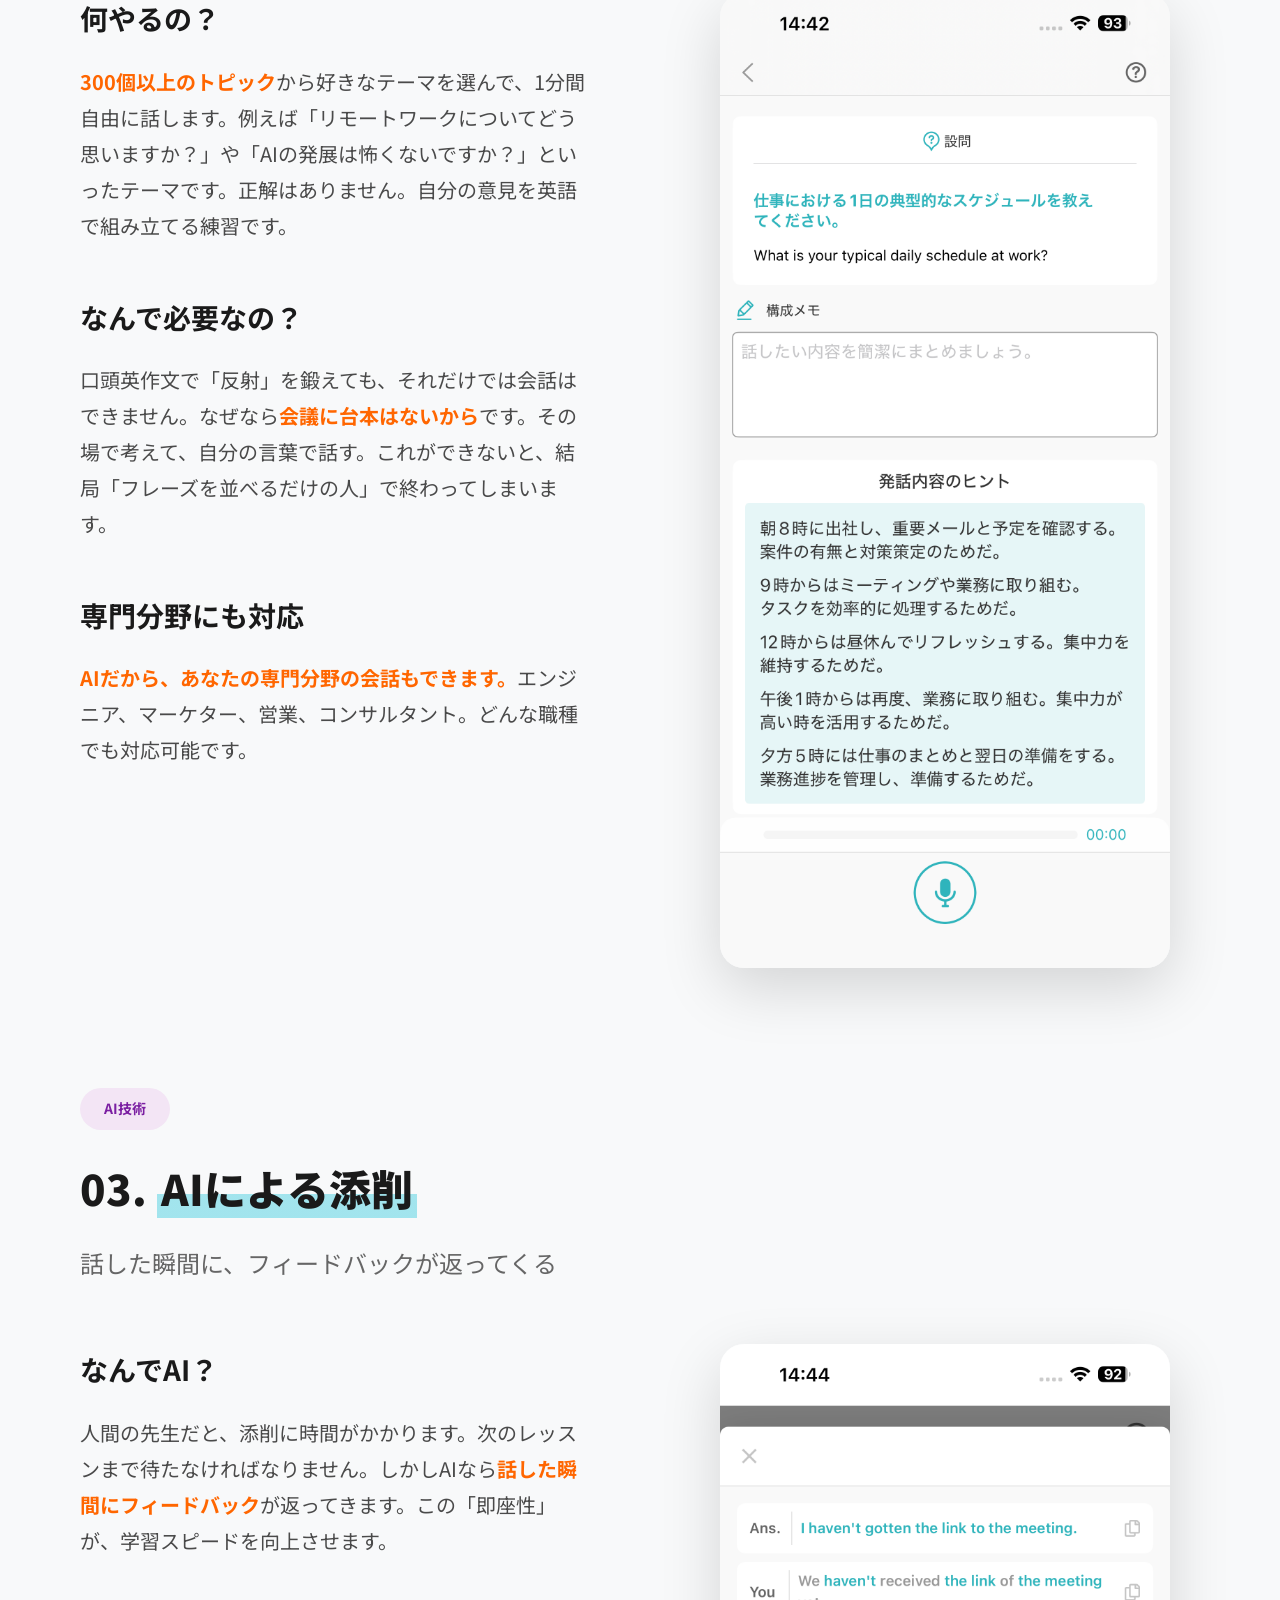
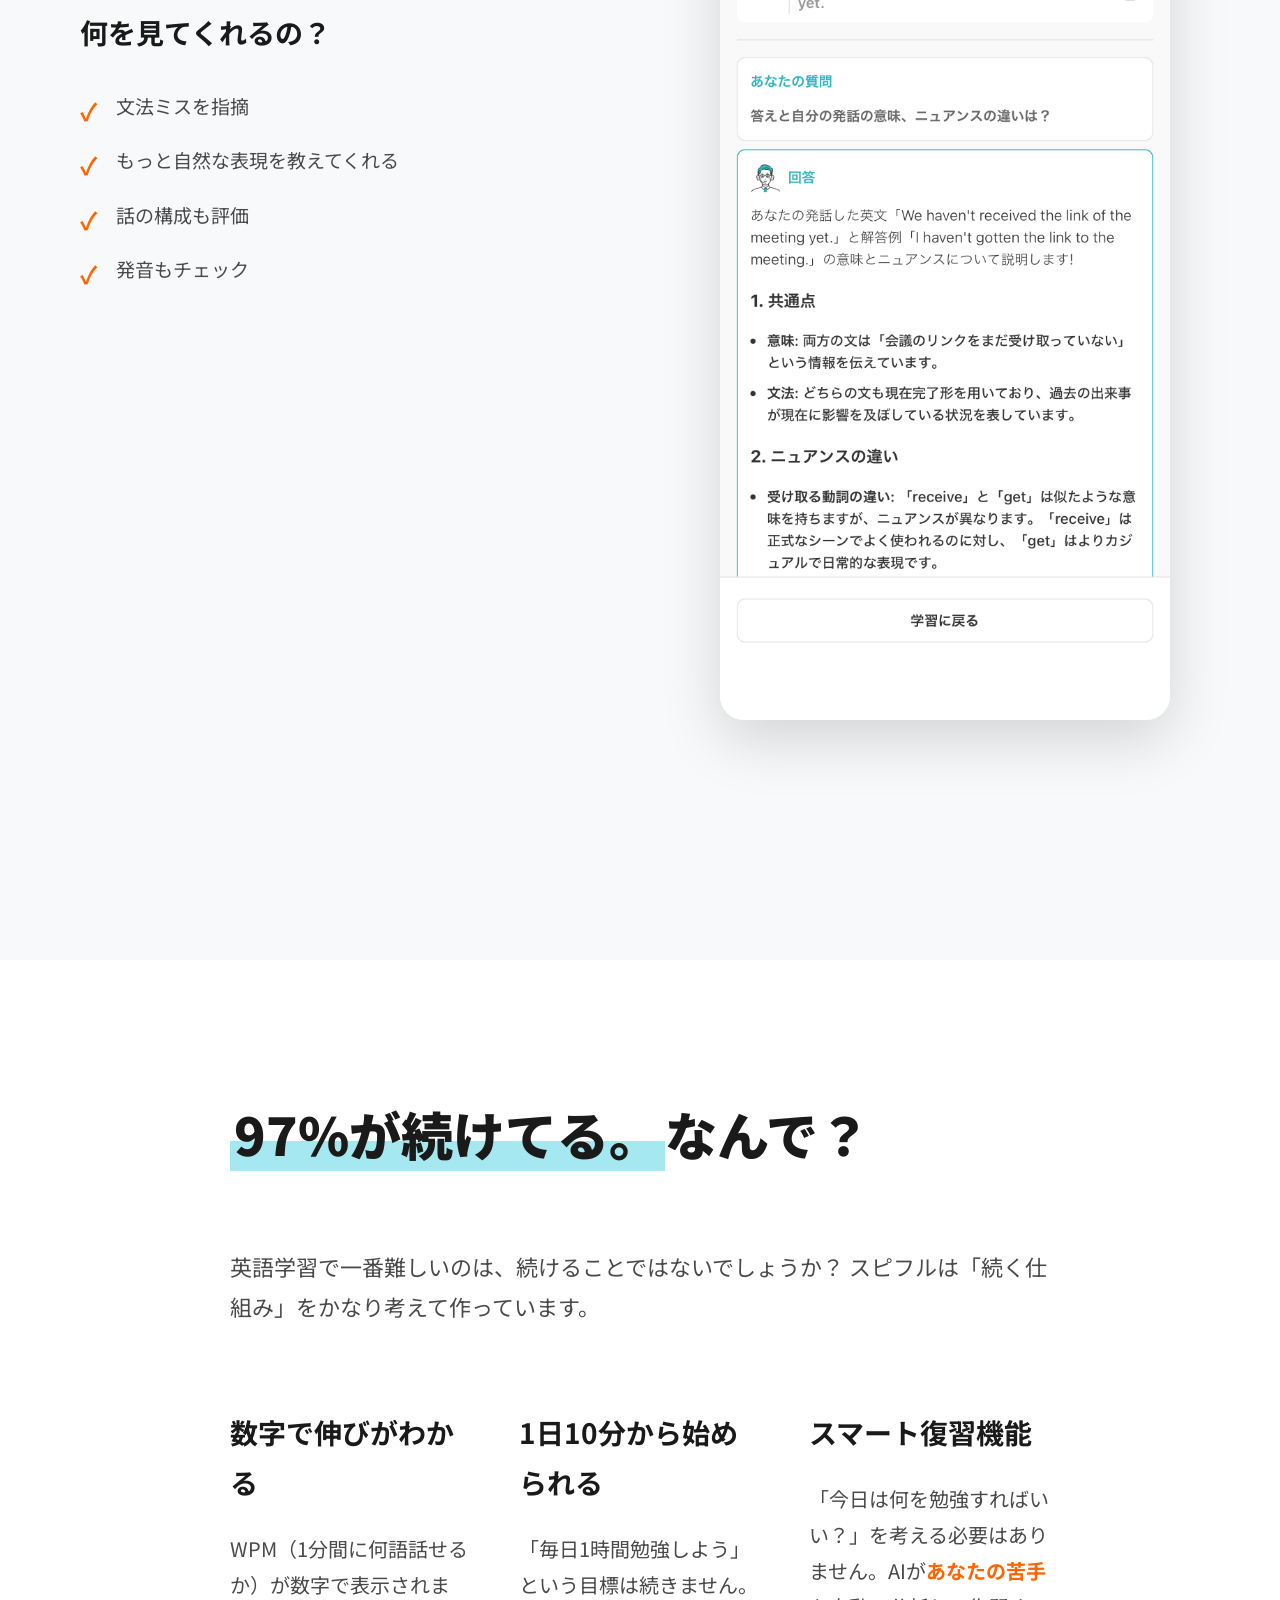
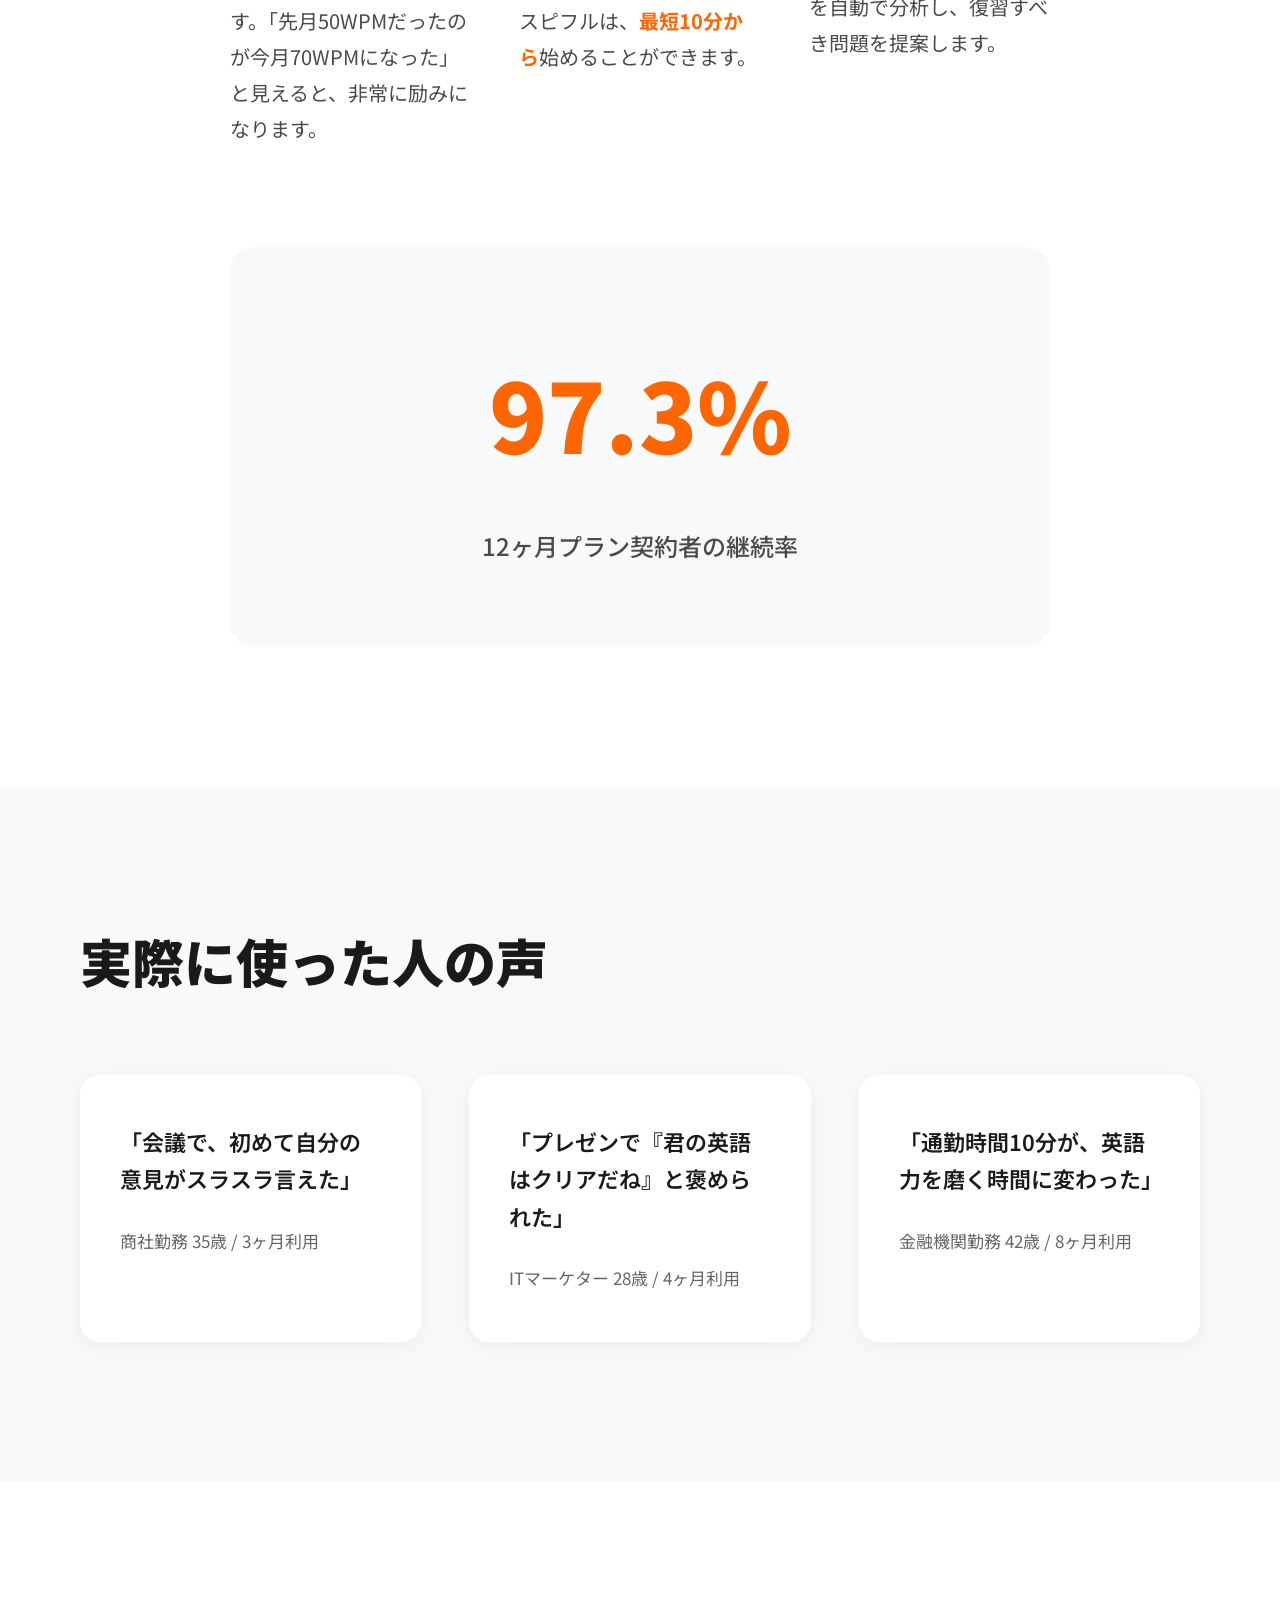
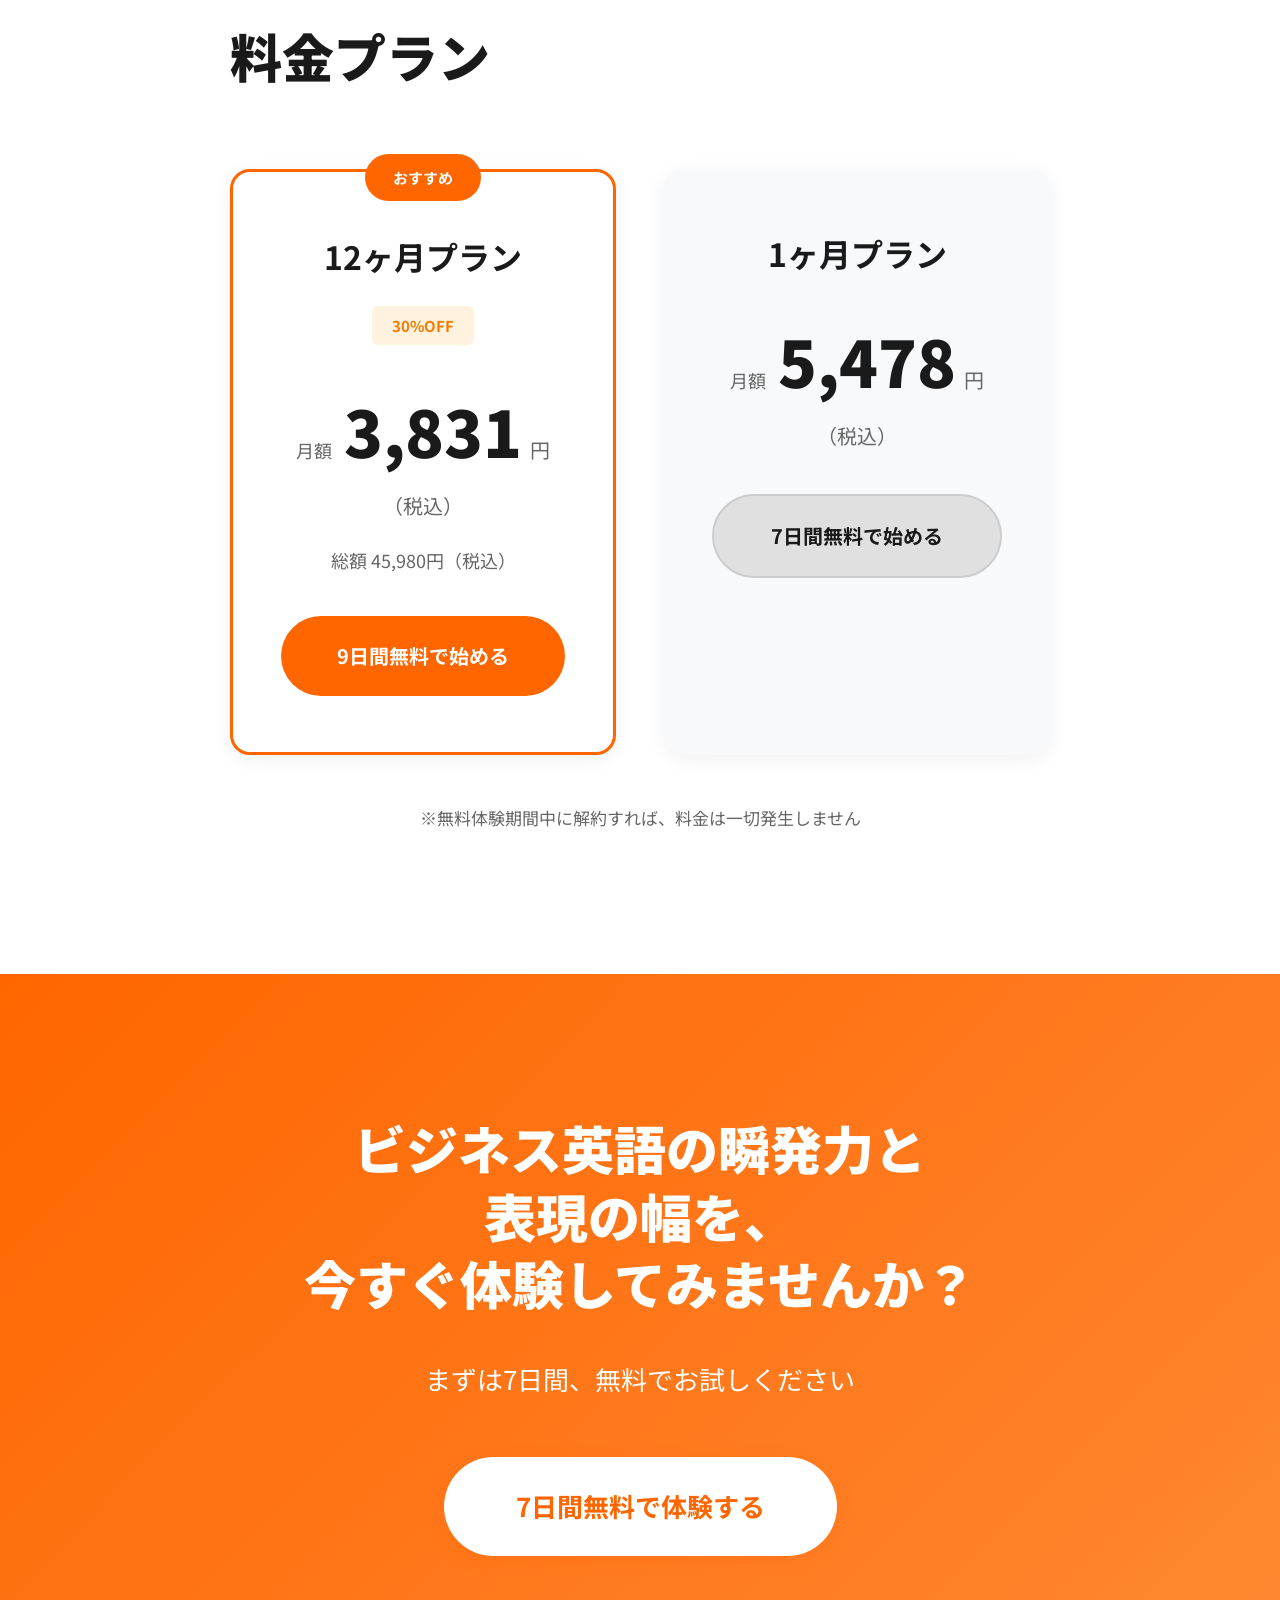
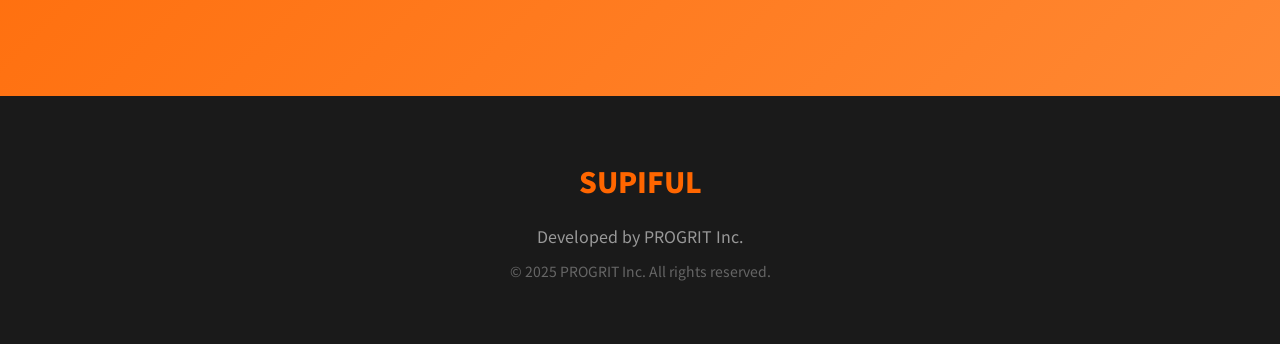
==== commit 12dbdaaa: "白抜きスタイルを削除: 蛍光ペンだけのシンプルなデザインに戻す - 白抜きスタイル（.badge-text-strong）を完全削除 - 統計数字（97.3%）もオレンジ文字に戻す - 水色蛍光ペンの" ====
--- a/index-elsa-style.html
+++ b/index-elsa-style.html
@@ -29,7 +29,7 @@
             <div class="hero-text">
                 <!-- 数値バッジ -->
                 <div class="hero-badge">
-                    <span class="badge-text">成長満足率 <span class="badge-text-strong">92%</span></span>
+                    <span class="badge-text">成長満足率 92%</span>
                 </div>
 
                 <!-- メインキャッチコピー -->
@@ -138,7 +138,7 @@
 
                         <h4>何が入ってるの？</h4>
                         <ul class="feature-list">
-                            <li><strong>ビジネス例文が<span class="badge-text-strong">5,000個以上</span></strong><br>会議、プレゼン、商談、メール。実際に使う表現だけを厳選しています。</li>
+                            <li><strong>ビジネス例文が5,000個以上</strong><br>会議、プレゼン、商談、メール。実際に使う表現だけを厳選しています。</li>
                             <li><strong>シーン別・文法別で探しやすい</strong><br>「依頼の仕方」「反論の切り出し方」など、状況に応じて検索できます。</li>
                             <li><strong>WPM（1分間に何語）を測定</strong><br>数字で成長がわかるため、ゲーム感覚で続けられます。</li>
                         </ul>
--- a/style-elsa.css
+++ b/style-elsa.css
@@ -557,12 +557,8 @@
 .stat-number {
     font-size: 96px;
     font-weight: 900;
-    background-color: #0d47a1;
-    color: #ffffff;
-    padding: 16px 48px;
-    border-radius: 12px;
+    color: #ff6600;
     margin-bottom: 24px;
-    display: inline-block;
 }
 
 .stat-label {
@@ -782,16 +778,6 @@
     font-weight: 900;
 }
 
-/* 白抜き強調（濃い青背景＋白文字） */
-.badge-text-strong {
-    background-color: #0d47a1;
-    color: #ffffff;
-    padding: 4px 16px;
-    border-radius: 6px;
-    font-weight: 900;
-    display: inline-block;
-}
-
 /* ==========================================
    フッター
    ========================================== */
